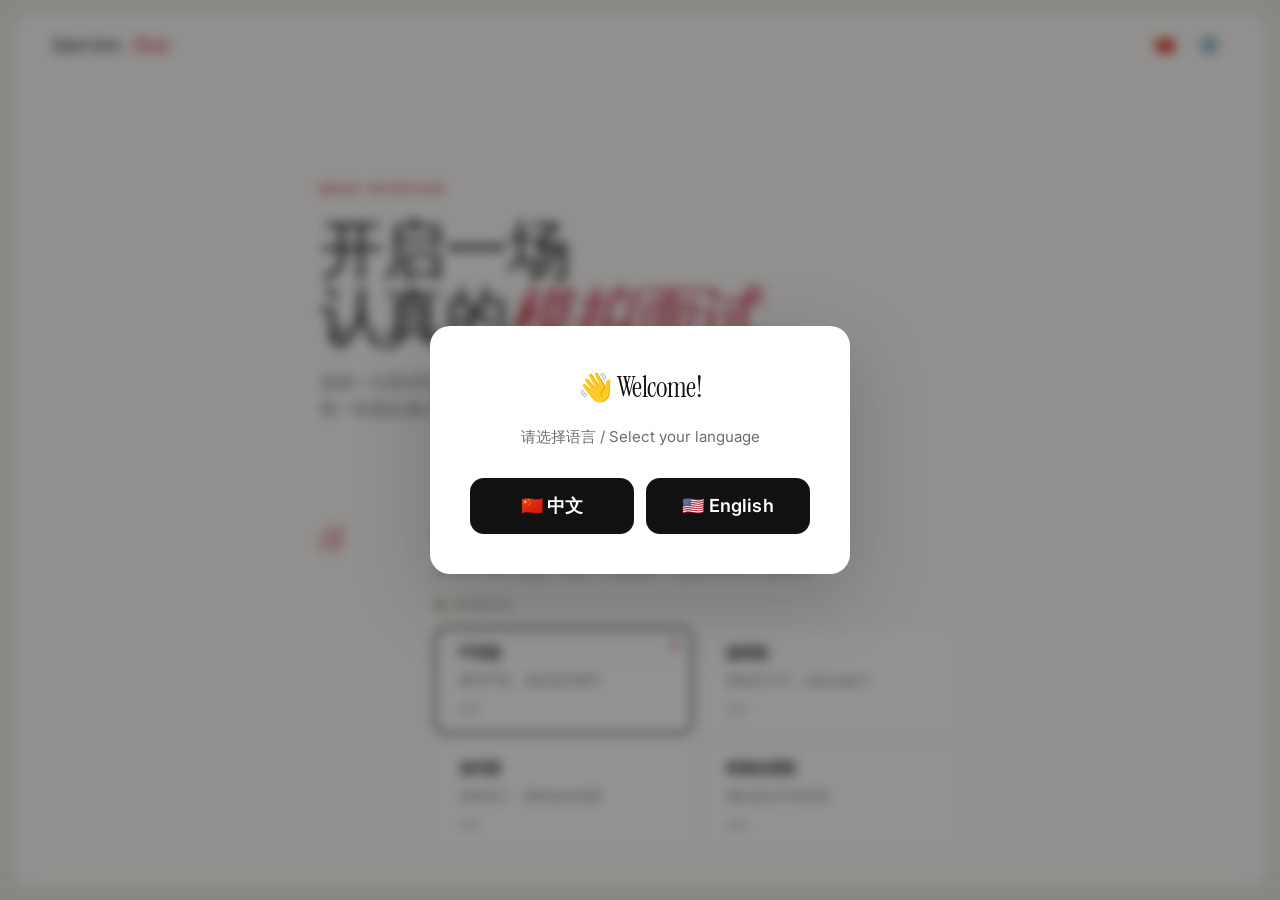
==== frontend/index.html @ 1025c9ac "fix: remove extra closing brace in startRecording that broke all JS" ====
<!DOCTYPE html>
<html lang="zh-CN">
<head>
<meta charset="UTF-8">
<meta name="viewport" content="width=device-width, initial-scale=1.0">
<title>Interview Mate</title>
<link rel="preconnect" href="https://fonts.googleapis.com">
<link rel="preconnect" href="https://fonts.gstatic.com" crossorigin>
<link href="https://fonts.googleapis.com/css2?family=Instrument+Serif:ital@0;1&family=Inter:wght@400;500;600;700&display=swap" rel="stylesheet">
<style>
/* ============ Token 变量 ============ */
:root{
  --red:        #C8102E;
  --red-hover:  #A50D26;
  --red-soft:   #FCEDEF;
  --red-ring:   rgba(200,16,46,.14);

  --paper:      #FBFAF7;   /* 暖白纸张底色 */
  --bg:         #FFFFFF;
  --line:       #ECEAE4;
  --line-2:     #DDDAD2;

  --ink:        #111111;
  --ink-2:      #3A3A3A;
  --ink-3:      #6E6E6E;
  --ink-4:      #A8A6A0;

  --serif: 'Instrument Serif', 'Source Serif Pro', Georgia, serif;
  --sans:  'Inter', -apple-system, BlinkMacSystemFont, "PingFang SC", "Microsoft YaHei", sans-serif;
}

*{margin:0;padding:0;box-sizing:border-box}
html,body{height:100%}
body{
  font-family:var(--sans);
  font-size:15px;line-height:1.6;
  color:var(--ink);
  background:#ECEAE4;  /* 外圈底色，与边框同色，形成无边感 */
  -webkit-font-smoothing:antialiased;
  display:flex;flex-direction:column;
  min-height:100vh;
  padding:12px;
}

/* 整个界面加边框——双层细线，精致感 */
#app{
  flex:1;
  background:var(--paper);
  border:1px solid var(--line-2);
  border-radius:20px;
  box-shadow:0 1px 4px rgba(0,0,0,.04);
  display:flex;flex-direction:column;
  overflow:hidden;
}
button{font-family:inherit;color:inherit}
::selection{background:var(--red);color:#fff}

/* 隐藏 JS 注入的 emoji avatar（保留纯文字风格） */
.persona-card .emoji,
.message .avatar{display:none !important}

/* ============ Header（固定顶部） ============ */
header{
  position:sticky;top:0;z-index:50;
  background:rgba(251,250,247,.85);
  backdrop-filter:saturate(180%) blur(14px);
  -webkit-backdrop-filter:saturate(180%) blur(14px);
  border-bottom:1px solid var(--line);
  height:64px;flex-shrink:0;
  display:flex;align-items:center;justify-content:space-between;
  padding:0 40px;
}
header h1{
  font-family:var(--serif);
  font-size:22px;font-weight:400;letter-spacing:-.01em;
  color:var(--ink);
  display:flex;align-items:center;gap:10px;
  cursor:pointer;user-select:none;
}
header h1 i{
  font-style:italic;color:var(--red);
}
header .nav{display:flex;align-items:center;gap:8px}

/* 设置按钮（齿轮图标） */
#settingsBtn{
  width:36px;height:36px;
  border:none;background:transparent;
  border-radius:50%;
  display:flex;align-items:center;justify-content:center;
  font-size:18px;color:var(--ink-3);
  cursor:pointer;transition:background .12s,color .12s;
}
#settingsBtn:hover{background:var(--line);color:var(--ink)}

/* ============ 按钮 ============ */
.btn{
  font-family:var(--sans);
  font-size:13px;font-weight:500;
  padding:9px 16px;border-radius:999px;
  border:1px solid transparent;background:transparent;
  cursor:pointer;
  transition:background .15s,color .15s,border-color .15s,transform .08s;
  letter-spacing:.01em;
}
.btn:active{transform:translateY(1px)}
.btn-primary{background:var(--ink);color:#fff}
.btn-primary:hover{background:var(--red)}
.btn-primary:disabled{background:var(--ink-4);cursor:not-allowed}
.btn-sm{padding:6px 12px;font-size:12px}
.btn-outline{
  border-color:var(--line-2);color:var(--ink-2);background:transparent;
}
.btn-outline:hover{border-color:var(--ink);color:var(--ink);background:#fff}

/* ============ 应用容器 ============ */
.app-container{
  flex:1;display:flex;flex-direction:column;
  min-height:0;
}

/* 在面试界面（非欢迎页）没有 sidebar，只有顶部 header */
.sidebar{display:contents}
.chat-area{display:contents}

/* 欢迎页 / 设置页 — 单列居中 */
main, .messages, #welcomeScreen{
  width:100%;
}

/* ============ 欢迎/设置页面 ============ */
#welcomeScreen{
  max-width:720px;
  margin:0 auto;
  padding:80px 40px 160px;
  display:flex;flex-direction:column;
  gap:64px;
}
.welcome-hero{
  display:flex;flex-direction:column;gap:18px;
}
.welcome-hero .eyebrow{
  font-size:11px;font-weight:600;
  text-transform:uppercase;letter-spacing:.18em;
  color:var(--red);
}
.welcome-hero h2{
  font-family:var(--serif);
  font-size:64px;font-weight:400;
  line-height:1.05;letter-spacing:-.025em;
  color:var(--ink);
}
.welcome-hero h2 i{font-style:italic;color:var(--red)}
.welcome-hero p{
  font-size:17px;line-height:1.6;color:var(--ink-3);
  max-width:520px;
}

/* 设置步骤 — 编号式编辑区块 */
.setup-section{
  display:grid;
  grid-template-columns:90px 1fr;
  gap:24px;
  padding-top:36px;
  border-top:1px solid var(--line);
}
.setup-section .num{
  font-family:var(--serif);
  font-size:32px;font-style:italic;color:var(--red);
  line-height:1;
}
.setup-section .body{display:flex;flex-direction:column;gap:14px}
.setup-section h3{
  font-family:var(--sans);
  font-size:13px;font-weight:600;
  text-transform:uppercase;letter-spacing:.08em;
  color:var(--ink);
}
.setup-section p.helper{
  font-size:13.5px;color:var(--ink-3);line-height:1.55;
}

/* ============ 面试官卡片列表 ============ */
.persona-list{
  display:grid;
  grid-template-columns:repeat(auto-fill,minmax(220px,1fr));
  gap:8px;
  margin-top:4px;
}
.section-divider{
  grid-column:1/-1;
  font-size:10.5px;font-weight:600;
  text-transform:uppercase;letter-spacing:.12em;
  color:var(--ink-4);
  padding:14px 0 4px;
}
.section-divider:first-child{padding-top:0}

.persona-card{
  position:relative;
  display:flex;align-items:flex-start;gap:0;
  padding:14px 16px;
  background:var(--bg);
  border:1px solid var(--line);
  border-radius:12px;
  cursor:pointer;
  transition:border-color .15s,background .15s,transform .08s;
}
.persona-card:hover{border-color:var(--ink-4)}
.persona-card.active{
  border-color:var(--ink);
  background:var(--bg);
  box-shadow:0 0 0 1px var(--ink) inset;
}
.persona-card.active::after{
  content:"";
  position:absolute;top:14px;right:14px;
  width:6px;height:6px;border-radius:50%;
  background:var(--red);
}
.persona-card .info{flex:1;min-width:0}
.persona-card .name{
  font-size:14px;font-weight:600;color:var(--ink);
  letter-spacing:-.005em;
  white-space:nowrap;overflow:hidden;text-overflow:ellipsis;
}
.persona-card .desc{
  font-size:12.5px;color:var(--ink-3);
  margin-top:4px;line-height:1.45;
  display:-webkit-box;-webkit-line-clamp:2;-webkit-box-orient:vertical;overflow:hidden;
}
.persona-card .tag{
  display:inline-block;
  font-size:10.5px;font-weight:500;
  margin-top:8px;padding:0;
  background:transparent;color:var(--ink-4);
  letter-spacing:.04em;
}
/* 卡片内小按钮（查看详情/删除） */
.persona-card > div:last-child{
  margin-left:8px;display:flex;flex-direction:column;gap:4px;flex-shrink:0;
}
.persona-card > div:last-child .btn{
  background:transparent;border:none;
  padding:3px 6px;font-size:11px;color:var(--ink-4);
  border-radius:6px;
}
.persona-card > div:last-child .btn:hover{background:var(--paper);color:var(--ink)}

/* ============ 表单输入 ============ */
.extract-form{display:flex;flex-direction:column;gap:8px;margin-top:4px}
.extract-form input,
.field-input select,
.field-input input[type="text"]{
  width:100%;
  font-family:var(--sans);font-size:14px;
  padding:11px 14px;
  background:var(--bg);
  border:1px solid var(--line);
  border-radius:10px;
  outline:none;color:var(--ink);
  transition:border-color .12s,box-shadow .12s;
}
.extract-form input::placeholder,
.field-input input::placeholder{color:var(--ink-4)}
.extract-form input:focus,
.field-input select:focus,
.field-input input[type="text"]:focus{
  border-color:var(--ink);
  box-shadow:0 0 0 3px rgba(17,17,17,.06);
}
.field-input label{display:none}
.extract-form .btn{align-self:flex-start;margin-top:4px}

/* ============ 开始按钮行 ============ */
.cta-row{
  margin-top:16px;
  padding-top:36px;border-top:1px solid var(--line);
  display:flex;align-items:center;gap:16px;
}
#startBtn{
  font-size:15px;font-weight:600;
  padding:14px 28px;border-radius:999px;
  background:var(--red);color:#fff;
  letter-spacing:.01em;
}
#startBtn:hover{background:var(--red-hover)}
#startBtn:disabled{background:var(--ink-4);cursor:not-allowed}

/* ============ 聊天状态栏 ============ */
.chat-status{
  max-width:720px;width:100%;
  margin:0 auto;padding:16px 40px 0;
  display:flex;align-items:center;gap:8px;
  font-size:12px;color:var(--ink-3);
  letter-spacing:.04em;text-transform:uppercase;
  font-weight:500;
}
.chat-status .dot{
  width:6px;height:6px;border-radius:50%;
  background:var(--ink);display:inline-block;
}
.chat-status .dot.pending{
  background:var(--red);animation:pulse 1.4s infinite;
}
@keyframes pulse{0%,100%{opacity:1}50%{opacity:.3}}

/* ============ 消息列表 ============ */
.messages{
  flex:1;
  display:flex;flex-direction:column;
  padding:24px 0 240px;
  min-height:0;
  overflow-y:auto;
}
.message{
  width:100%;max-width:720px;
  margin:0 auto;
  padding:18px 40px;
  display:flex;flex-direction:column;gap:6px;
  animation:msgIn .25s ease;
}
@keyframes msgIn{from{opacity:0;transform:translateY(6px)}to{opacity:1;transform:none}}
.message .bubble{
  font-size:16px;line-height:1.75;
  color:var(--ink);
}
.message .bubble .label{
  font-family:var(--sans);
  font-size:11px;font-weight:600;
  text-transform:uppercase;letter-spacing:.12em;
  color:var(--ink-4);
  margin-bottom:8px;
}
.message.interviewer .bubble{
  font-family:var(--serif);
  font-size:22px;line-height:1.45;font-weight:400;
  letter-spacing:-.005em;
  color:var(--ink);
}
.message.interviewer .bubble .label{
  color:var(--red);
}
.message.candidate{
  background:transparent;
}
.message.candidate .bubble{
  padding-left:16px;
  border-left:2px solid var(--ink);
  font-size:15.5px;
  color:var(--ink-2);
  line-height:1.7;
}
.message.candidate .bubble .label{color:var(--ink-3)}

/* ============ 底部输入区（固定） ============ */
.input-area{
  position:fixed;
  left:0;right:0;bottom:0;
  background:linear-gradient(to top,var(--paper) 70%,rgba(251,250,247,0));
  padding:24px 40px 28px;
  z-index:40;
}
.input-wrapper{
  max-width:720px;margin:0 auto;
  display:flex;align-items:flex-end;gap:8px;
  padding:10px 10px 10px 18px;
  background:#fff;
  border:1px solid var(--line-2);
  border-radius:18px;
  box-shadow:0 12px 36px rgba(17,17,17,.06);
  transition:border-color .12s,box-shadow .12s;
}
.input-wrapper:focus-within{
  border-color:var(--ink);
  box-shadow:0 16px 44px rgba(17,17,17,.1);
}
.input-area textarea{
  flex:1;
  border:none;outline:none;background:transparent;
  font-family:var(--sans);
  font-size:15px;line-height:1.55;
  resize:none;
  padding:8px 0;color:var(--ink);
  max-height:160px;
}
.input-area textarea::placeholder{color:var(--ink-4)}

.mic-btn{
  width:48px;height:48px;flex-shrink:0;
  background:var(--paper);border:1.5px solid var(--line-2);
  border-radius:50%;
  display:flex;align-items:center;justify-content:center;
  font-size:22px;color:var(--ink-3);
  cursor:pointer;
  transition:background .15s,color .15s,border-color .15s,box-shadow .15s;
  position:relative;
}
.mic-btn:hover{background:#fff;border-color:var(--ink-4);color:var(--ink-2);box-shadow:0 2px 8px rgba(0,0,0,.06)}
.mic-btn:active{transform:translateY(1px)}
.mic-btn.recording{
  background:var(--red);border-color:var(--red);color:#fff;
  box-shadow:0 0 0 0 rgba(200,16,46,.4);
  animation:micPulse 1.6s ease-in-out infinite;
}
.mic-btn.recording:hover{background:var(--red-hover);border-color:var(--red-hover);color:#fff}
.mic-btn:disabled{
  opacity:0.5;cursor:not-allowed;
}
.mic-btn:disabled:hover{background:var(--paper);border-color:var(--line-2);color:var(--ink-4);box-shadow:none;transform:none}
.mic-btn.processing{background:#FEF3C7;border-color:#FDE68A;color:#92400E;pointer-events:none;animation:none;box-shadow:none}
@keyframes micPulse{
  0%,100%{box-shadow:0 0 0 0 rgba(200,16,46,.35)}
  50%{box-shadow:0 0 0 14px rgba(200,16,46,0)}
}

.send-btn{
  flex-shrink:0;
  background:var(--ink);color:#fff;
  border:none;border-radius:999px;
  padding:0 18px;height:36px;
  font-size:13px;font-weight:600;
  letter-spacing:.02em;
  cursor:pointer;
  transition:background .12s;
}
.send-btn:hover{background:var(--red)}
.send-btn:disabled{background:var(--ink-4);cursor:not-allowed}

/* STT mode toggle removed - always uses backend Baidu API */

/* ============ 弹窗（Modal）通用结构 ============ */
.modal-overlay{
  position:fixed;inset:0;
  background:rgba(17,17,17,.45);
  backdrop-filter:blur(6px);
  -webkit-backdrop-filter:blur(6px);
  display:none;align-items:center;justify-content:center;
  z-index:100;animation:fadeIn .18s ease;
  padding:20px;
}
@keyframes fadeIn{from{opacity:0}to{opacity:1}}
.modal-overlay.show{display:flex}
.modal{
  background:var(--bg);
  border-radius:20px;
  width:100%;max-width:620px;max-height:85vh;
  overflow-y:auto;padding:40px;
  box-shadow:0 24px 80px rgba(0,0,0,.18);
  animation:modalIn .22s cubic-bezier(.2,.9,.3,1.1);
}
@keyframes modalIn{from{opacity:0;transform:translateY(10px) scale(.98)}to{opacity:1;transform:none}}
.modal h2{
  font-family:var(--serif);
  font-size:30px;font-weight:400;
  letter-spacing:-.015em;
  margin-bottom:20px;color:var(--ink);
}
.modal p{
  font-size:14.5px;line-height:1.8;
  color:var(--ink-2);
}
.modal .close-btn{margin-top:28px;width:100%;background:var(--ink)}
.modal .close-btn:hover{background:var(--red)}

/* ── 弹窗内表单 ── */
.modal .form-group{margin-bottom:20px}
.modal .form-group label{
  display:block;font-size:12px;font-weight:600;
  color:var(--ink-3);margin-bottom:6px;
  text-transform:uppercase;letter-spacing:.06em;
}
.modal .form-group .file-info{
  display:flex;align-items:center;gap:8px;
  padding:10px 14px;background:var(--paper);
  border:1px solid var(--line);border-radius:10px;
  font-size:13px;color:var(--ink-2);
}
.modal .form-group .file-info .remove-file{
  margin-left:auto;color:var(--red);
  cursor:pointer;font-size:12px;font-weight:500;
  border:none;background:transparent;
}
.modal .form-group .file-info .remove-file:hover{text-decoration:underline}
.modal .form-group input[type="file"]{
  width:100%;
  padding:24px 14px;
  border:2px dashed var(--line-2);
  border-radius:12px;
  text-align:center;
  font-size:13px;color:var(--ink-4);
  cursor:pointer;background:var(--paper);
  transition:border-color .12s,background .12s;
}
.modal .form-group input[type="file"]:hover{
  border-color:var(--ink);
  background:#fff;
}
.modal .form-group .skip-hint{
  font-size:12px;color:var(--ink-4);margin-top:8px;
}
.modal .form-actions{
  display:flex;gap:10px;margin-top:24px;
}
.modal .form-actions .btn{flex:1}

/* 背景文件徽章（设置弹窗中用） */
.bg-badge{
  display:inline-flex;align-items:center;gap:6px;
  padding:4px 12px;border-radius:999px;
  background:var(--red-soft);color:var(--red);
  font-size:12px;font-weight:500;
}
.bg-badge .remove{
  cursor:pointer;font-size:14px;line-height:1;
}
.bg-badge .remove:hover{color:var(--red-hover)}

/* ============ 反馈弹窗特殊样式 ============ */
.modal .feedback-content{
  font-size:14.5px;line-height:1.8;
  color:var(--ink-2);white-space:pre-wrap;
}
.modal .feedback-content .score-item{
  display:flex;justify-content:space-between;
  padding:10px 0;border-bottom:1px solid var(--line);
}
.modal .feedback-content .score-item:last-child{border-bottom:none}

.delete-btn{background:transparent;color:var(--red);border:1px solid var(--red-soft)}
.delete-btn:hover{background:var(--red-soft)}

/* ============ 杂项 ============ */
.extracted-badge{
  display:inline-flex;align-items:center;gap:4px;
  font-size:10.5px;font-weight:500;
  padding:2px 8px;border-radius:999px;
  background:var(--red-soft);color:var(--red);
}
.spinner{
  display:inline-block;width:14px;height:14px;
  border:2px solid var(--line);
  border-top-color:var(--red);
  border-radius:50%;
  animation:spin .6s linear infinite;
}
@keyframes spin{to{transform:rotate(360deg)}}

/* ============ Toast 通知 ============ */
.toast-container{
  position:fixed;top:20px;right:20px;z-index:200;
  display:flex;flex-direction:column;gap:8px;
}
.toast{
  background:var(--bg);
  border:1px solid var(--line);
  border-radius:12px;
  padding:12px 18px;
  box-shadow:0 8px 28px rgba(0,0,0,.1);
  font-size:13px;color:var(--ink);
  max-width:340px;
  animation:slideIn .25s ease;
}
.toast.success{border-left:3px solid var(--ink)}
.toast.error{border-left:3px solid var(--red)}
@keyframes slideIn{from{transform:translateX(110%);opacity:0}to{transform:translateX(0);opacity:1}}

/* ============ 滚动条 ============ */
::-webkit-scrollbar{width:10px;height:10px}
::-webkit-scrollbar-track{background:transparent}
::-webkit-scrollbar-thumb{background:transparent;border-radius:5px;border:3px solid var(--paper)}
*:hover::-webkit-scrollbar-thumb{background:var(--line-2)}

/* ============ 响应式 ============ */
@media (max-width: 640px){
  header{padding:0 20px;height:56px}
  header h1{font-size:18px}
  #welcomeScreen{padding:48px 24px 140px;gap:48px}
  .welcome-hero h2{font-size:42px}
  .setup-section{grid-template-columns:1fr;gap:14px;padding-top:28px}
  .setup-section .num{font-size:24px}
  .message{padding:16px 24px}
  .message.interviewer .bubble{font-size:18px}
  .input-area{padding:16px 20px 20px}
  .modal{padding:28px}
  .modal h2{font-size:24px}
}
</style>
</head>
<body>

<div id="app">

<header>
  <!-- 点击 logo 回到欢迎页（仅当在面试中时有用） -->
  <h1 onclick="if(state.isInterviewing)returnToSetup()">Interview <i>Mate</i></h1>
  <div class="nav">
    <button id="langToggle" onclick="toggleLanguage()" title="切换语言" style="width:36px;height:36px;border:none;background:transparent;border-radius:50%;display:flex;align-items:center;justify-content:center;font-size:16px;color:var(--ink-3);cursor:pointer;transition:background .12s,color .12s;flex-shrink:0">🇨🇳</button>
    <button id="settingsBtn" onclick="openSettings()" title="设置">⚙️</button>
    <button class="btn btn-outline btn-sm" onclick="endInterview()" id="endBtn" style="display:none" data-i18n="btn.end_interview">结束面试</button>
  </div>
</header>

<div class="app-container">

  <div class="sidebar">
    <div class="chat-area">

      <div class="messages" id="messages">

        <!-- ============= 欢迎 / 设置页面 ============= -->
        <div id="welcomeScreen">

          <div class="welcome-hero">
            <span class="eyebrow" data-i18n="welcome.eyebrow">Mock Interview</span>
            <h2 data-i18n="welcome.title" data-i18n-html="true">开启一场<br/>认真的<i>模拟面试</i>。</h2>
            <p data-i18n="welcome.desc">选择一位面试官，确定方向，然后开始一场拟真度极高的对话练习。每一轮都会被记录，并在结束时生成评估报告。</p>
          </div>

          <!-- 步骤 01 — 选择面试官 -->
          <div class="setup-section">
            <div class="num">01</div>
            <div class="body">
              <h3 data-i18n="step.persona.title">选择面试官</h3>
              <p class="helper" data-i18n="step.persona.helper">从内置人格中挑选，或在下方蒸馏出一位真实导师作为面试官。</p>
              <div class="persona-list" id="personaList"></div>
            </div>
          </div>

          <!-- 步骤 02 — 导师蒸馏 -->
          <div class="setup-section">
            <div class="num">02</div>
            <div class="body">
              <h3 data-i18n="step.extract.title">蒸馏一位导师 <span style="color:var(--ink-4);font-weight:400;text-transform:none;letter-spacing:0;font-size:12px;margin-left:6px">可选</span></h3>
              <p class="helper" data-i18n="step.extract.helper">输入导师姓名与所属机构，利用 AI 分析其论文和公开信息，自动生成专属面试官。</p>
              <div class="extract-form">
                <input type="text" id="extractName" placeholder="" />
                <input type="text" id="extractAffil" placeholder="" />
                <button class="btn btn-outline btn-sm" onclick="extractPersona()" id="extractBtn" data-i18n="step.extract.btn">🎯 提取 Persona</button>
              </div>
            </div>
          </div>

          <!-- 步骤 03 — 个人简历（可选） -->
          <div class="setup-section">
            <div class="num">03</div>
            <div class="body">
              <h3 data-i18n="step.resume.title">上传个人简历 <span style="color:var(--ink-4);font-weight:400;text-transform:none;letter-spacing:0;font-size:12px;margin-left:6px">可选</span></h3>
              <p class="helper" data-i18n="step.resume.helper">上传你的简历，面试官将会阅读并根据你的背景和经历进行针对性提问。</p>
              <div style="display:flex;gap:8px;align-items:center;flex-wrap:wrap">
                <label class="btn btn-outline" style="cursor:pointer;display:inline-flex" data-i18n="step.resume.select_btn">
                  📄 选择文件
                  <input type="file" id="resumeFileInput" accept=".pdf,.txt,.md,.docx" style="display:none" onchange="handleResumeFile(event)" />
                </label>
                <span id="resumeStatus" style="font-size:12.5px;color:var(--ink-3)" data-i18n="step.resume.not_uploaded">尚未上传</span>
              </div>
              <div id="resumeInfo" style="display:none;margin-top:4px">
                <span style="font-size:12px;color:var(--ink-3)">已上传：</span>
                <span id="resumeName" style="font-size:12px;font-weight:500;color:var(--ink)"></span>
                <button class="btn btn-sm btn-outline" style="margin-left:8px;padding:2px 10px" onclick="deleteResume()" data-i18n="step.resume.delete_btn">删除</button>
              </div>
            </div>
          </div>

          <!-- 步骤 04 — 面试方向 -->
          <div class="setup-section">
            <div class="num">04</div>
            <div class="body">
              <h3 data-i18n="step.field.title">面试方向</h3>
              <p class="helper" data-i18n="step.field.helper">这将决定面试官提问的领域与深度。</p>
              <div class="field-input">
                <label data-i18n="step.field.label">目标专业方向</label>
                <select id="fieldSelect">
                  <option value="__professor_field__" style="display:none" data-i18n="step.field.professor">该教授自身专业</option>
                  <option value="计算机科学 / 人工智能" data-i18n="field.ai">计算机科学 / 人工智能</option>
                  <option value="数据科学 / 机器学习" data-i18n="field.ds">数据科学 / 机器学习</option>
                  <option value="自然语言处理" data-i18n="field.nlp">自然语言处理</option>
                  <option value="计算机视觉" data-i18n="field.cv">计算机视觉</option>
                  <option value="网络安全" data-i18n="field.security">网络安全</option>
                  <option value="软件工程" data-i18n="field.se">软件工程</option>
                  <option value="自动化" data-i18n="field.auto">自动化</option>
                  <option value="机器人学" data-i18n="field.robotics">机器人学</option>
                  <option value="生物信息学" data-i18n="field.bioinfo">生物信息学</option>
                  <option value="认知科学" data-i18n="field.cogsci">认知科学</option>
                  <option value="计算神经科学" data-i18n="field.neuro">计算神经科学</option>
                  <option value="经济学" data-i18n="field.econ">经济学</option>
                  <option value="管理学" data-i18n="field.mgmt">管理学</option>
                  <option value="管理科学与工程" data-i18n="field.mse">管理科学与工程</option>
                  <option value="统计学" data-i18n="field.stat">统计学</option>
                  <option value="物理" data-i18n="field.physics">物理</option>
                  <option value="数学" data-i18n="field.math">数学</option>
                  <option value="化学" data-i18n="field.chem">化学</option>
                  <option value="生物学" data-i18n="field.bio">生物学</option>
                  <option value="医学" data-i18n="field.med">医学</option>
                  <option value="法学" data-i18n="field.law">法学</option>
                  <option value="教育学" data-i18n="field.edu">教育学</option>
                  <option value="心理学" data-i18n="field.psych">心理学</option>
                  <option value="其他（请自定义）" data-i18n="step.field.other">其他</option>
                </select>
                <input type="text" id="customField" placeholder="" style="display:none;margin-top:8px" />
              </div>
            </div>
          </div>

          <div class="cta-row">
            <button class="btn" onclick="startInterview()" id="startBtn" data-i18n="btn.start">开始面试 →</button>
            <span style="font-size:12.5px;color:var(--ink-4)" data-i18n="btn.shortcut">回车键发送回答 · 支持语音输入</span>
          </div>

        </div>
        <!-- /welcomeScreen -->

      </div>
      <!-- /messages -->

      <!-- 聊天状态栏 -->
      <div class="chat-status" id="chatStatus" style="display:none">
        <span class="dot" id="statusDot"></span>
        <span id="statusText">就绪</span>
      </div>

      <!-- 底部输入区 -->
      <div class="input-area" id="inputArea" style="display:none">
        <div class="input-wrapper">
          <textarea id="messageInput" rows="1" placeholder="" disabled></textarea>
          <div style="display:flex;align-items:center;flex-shrink:0">
            <button class="mic-btn" id="micBtn" onclick="toggleMic()" title="语音输入" disabled>🎤</button>
          </div>
          <button class="send-btn" id="sendBtn" disabled onclick="sendMessage()" data-i18n="btn.send">发送</button>
        </div>
      </div>

    </div>
  </div>

  </div>
</div>

<!-- ══════════════════════════════════════════ -->
<!-- 弹窗 #0：语言选择（Language Selector）      -->
<!-- ══════════════════════════════════════════ -->
<div class="modal-overlay" id="langModal">
  <div class="modal" style="max-width:420px;text-align:center">
    <h2 style="font-size:28px;margin-bottom:12px">👋 Welcome!</h2>
    <p style="font-size:15px;color:var(--ink-3);margin-bottom:28px" id="langPrompt">请选择语言 / Select your language</p>
    <div style="display:flex;gap:12px;">
      <button class="btn" style="flex:1;padding:16px 24px;font-size:18px;font-weight:600;background:var(--ink);color:#fff;border:none;border-radius:14px;cursor:pointer" onclick="setLanguage('zh')">
        🇨🇳 中文
      </button>
      <button class="btn" style="flex:1;padding:16px 24px;font-size:18px;font-weight:600;background:var(--ink);color:#fff;border:none;border-radius:14px;cursor:pointer" onclick="setLanguage('en')">
        🇺🇸 English
      </button>
    </div>
  </div>
</div>

<!-- ══════════════════════════════════════════ -->
<!-- 弹窗 #1：首次引导（Onboarding）            -->
<!-- ══════════════════════════════════════════ -->
<div class="modal-overlay" id="onboardingModal">
  <div class="modal">
    <h2 data-i18n="onboard.title">欢迎使用 Interview Mate</h2>
    <p style="margin-bottom:24px" data-i18n="onboard.desc" data-i18n-html="true">
      是否有相关的项目背景文件？例如「金融硕士项目」「管科博士项目」等。
      <br/>上传后，面试官将根据你的项目背景进行针对性提问。
    </p>
    <div class="form-group">
      <label data-i18n="onboard.upload_label">上传项目背景文件（PDF / TXT）</label>
      <input type="file" id="onboardingFileInput" accept=".pdf,.txt,.md" onchange="handleOnboardingFile(event)" />
      <div id="onboardingFileInfo" style="display:none;margin-top:10px">
        <div class="file-info">
          <span id="onboardingFileName"></span>
          <button class="remove-file" onclick="clearOnboardingFile()" data-i18n="step.resume.delete_btn">移除</button>
        </div>
      </div>
      <div class="skip-hint" data-i18n="onboard.skip_hint">💡 也可以跳过，稍后在 ⚙️ 设置中上传</div>
    </div>
    <div class="form-actions">
      <button class="btn btn-outline" onclick="skipOnboarding()" data-i18n="onboard.skip">暂时跳过</button>
      <button class="btn btn-primary" onclick="confirmOnboarding()" id="onboardingConfirmBtn" data-i18n="onboard.confirm">确认并开始使用</button>
    </div>
  </div>
</div>

<!-- ══════════════════════════════════════════ -->
<!-- 弹窗 #2：设置（Settings）                  -->
<!-- ══════════════════════════════════════════ -->
<div class="modal-overlay" id="settingsModal">
  <div class="modal">
    <h2 data-i18n="settings.title">⚙️ 设置</h2>

    <!-- 项目背景文件 -->
    <div class="form-group">
      <label data-i18n="settings.bg_file">项目背景文件</label>
      <div id="settingsBgInfo">
        <div style="font-size:13px;color:var(--ink-4);padding:10px 0" data-i18n="settings.bg_none">未上传背景文件</div>
      </div>
      <div style="margin-top:8px;display:flex;gap:8px;align-items:center">
        <input type="file" id="settingsFileInput" accept=".pdf,.txt,.md" style="display:none" onchange="handleSettingsFile(event)" />
        <button class="btn btn-outline btn-sm" onclick="document.getElementById('settingsFileInput').click()" data-i18n="settings.bg_upload">上传文件</button>
        <button class="btn btn-outline btn-sm delete-btn" onclick="deleteBackgroundFile()" id="settingsDeleteBg" style="display:none" data-i18n="settings.bg_delete">删除文件</button>
      </div>
    </div>

    <!-- 个人简历 -->
    <div class="form-group">
      <label data-i18n="settings.resume">个人简历</label>
      <div id="settingsResumeInfo">
        <div style="font-size:13px;color:var(--ink-4);padding:10px 0" data-i18n="settings.resume_none">未上传简历</div>
      </div>
      <div style="margin-top:8px;display:flex;gap:8px;align-items:center">
        <input type="file" id="settingsResumeInput" accept=".pdf,.txt,.md,.docx" style="display:none" onchange="handleSettingsResume(event)" />
        <button class="btn btn-outline btn-sm" onclick="document.getElementById('settingsResumeInput').click()" data-i18n="settings.resume_upload">上传简历</button>
        <button class="btn btn-outline btn-sm delete-btn" onclick="deleteSettingsResume()" id="settingsDeleteResume" style="display:none" data-i18n="settings.resume_delete">删除简历</button>
      </div>
    </div>

    <!-- 当前面试官 -->
    <div class="form-group">
      <label data-i18n="settings.persona">当前面试官</label>
      <div id="settingsPersonaInfo" style="font-size:13px;color:var(--ink-3);padding:6px 0">
        <span data-i18n="settings.persona_none">未选择面试官</span>
      </div>
    </div>

    <div class="form-actions">
      <button class="btn btn" onclick="closeSettings()" data-i18n="settings.close">关闭</button>
    </div>
  </div>
</div>

<!-- ══════════════════════════════════════════ -->
<!-- 弹窗 #3：面试反馈报告                      -->
<!-- ══════════════════════════════════════════ -->
<div class="modal-overlay" id="feedbackModal">
  <div class="modal">
    <h2 data-i18n="feedback.title">面试评估报告</h2>
    <div class="feedback-content" id="feedbackContent" data-i18n="feedback.loading">加载中...</div>
    <div style="display:flex;gap:10px;margin-top:28px">
      <button class="btn btn-outline" style="flex:1;justify-content:center" onclick="downloadSummary()" id="downloadSummaryBtn" data-i18n="feedback.download">📥 下载面试总结</button>
      <button class="btn" style="flex:1;background:var(--ink);color:#fff;margin-top:0;width:auto" onclick="closeFeedback()" data-i18n="feedback.close">关闭并回到首页</button>
    </div>
  </div>
</div>

<!-- ══════════════════════════════════════════ -->
<!-- 弹窗 #4：导师详情                          -->
<!-- ══════════════════════════════════════════ -->
<div class="modal-overlay" id="personaDetailModal">
  <div class="modal">
    <h2 data-i18n="detail.title">导师画像</h2>
    <div id="personaDetailContent">
      <div style="text-align:center;padding:40px;color:var(--ink-3)" data-i18n="detail.loading">加载中...</div>
    </div>
    <button class="btn close-btn" onclick="closePersonaDetail()" data-i18n="detail.close">关闭</button>
  </div>
</div>

<!-- ══════════════════════════════════════════ -->
<!-- 弹窗 #5：报告生成中                       -->
<!-- ══════════════════════════════════════════ -->
<div class="modal-overlay" id="loadingModal">
  <div class="modal" style="max-width:400px;text-align:center">
    <div style="font-size:48px;margin-bottom:16px">⏳</div>
    <h2 style="margin-bottom:8px" data-i18n="loading.title">报告生成中...</h2>
    <p style="font-size:14px;color:var(--ink-3)" data-i18n="loading.desc">正在分析你的面试表现，请稍候</p>
    <div class="spinner" style="margin:24px auto 0;width:24px;height:24px;border-width:3px"></div>
  </div>
</div>

<script>
// ══════════════════════════════════════════════════
// 状态管理
// ══════════════════════════════════════════════════

// API 地址：本地开发时连 8000 端口，生产环境下后端也托管前端（同域）
const API = (window.location.origin.includes('localhost') || window.location.hostname === '127.0.0.1')
  && !window.location.port.includes('8000')
  ? 'http://localhost:8000'
  : ''; // 同域部署（生产环境）

const state = {
  personaId: null,
  personaName: null,
  sessionId: null,
  field: '',
  isInterviewing: false,
  isLoading: false,
  extractedPersonas: {},
  currentResearchAreas: [],
  // 背景文件状态（内存中缓存）
  backgroundFileName: null,
  backgroundFile: null // 用于暂存未上传的文件（onboarding流程）
};

// ══════════════════════════════════════════════════
// 🌐 国际化（i18n）
// ══════════════════════════════════════════════════

const _lang = {
  zh: {
    'lang.select.prompt': '请选择语言',
    'welcome.eyebrow': 'Mock Interview',
    'welcome.title': '开启一场<br/>认真的<i>模拟面试</i>。',
    'welcome.desc': '选择一位面试官，确定方向，然后开始一场拟真度极高的对话练习。每一轮都会被记录，并在结束时生成评估报告。',
    'step.persona.title': '选择面试官',
    'step.persona.helper': '从内置人格中挑选，或在下方蒸馏出一位真实导师作为面试官。',
    'step.extract.title': '蒸馏一位导师',
    'step.extract.helper': '输入导师姓名与所属机构，利用 AI 分析其论文和公开信息，自动生成专属面试官。',
    'step.extract.name_placeholder': '导师姓名（如 Yoshua Bengio）',
    'step.extract.affil_placeholder': '所属机构（如 University of Montreal）',
    'step.extract.btn': '🎯 提取 Persona',
    'step.resume.title': '上传个人简历',
    'step.resume.helper': '上传你的简历，面试官将会阅读并根据你的背景和经历进行针对性提问。',
    'step.resume.select_btn': '📄 选择文件',
    'step.resume.not_uploaded': '尚未上传',
    'step.resume.delete_btn': '删除',
    'step.field.title': '面试方向',
    'step.field.helper': '这将决定面试官提问的领域与深度。',
    'step.field.label': '目标专业方向',
    'step.field.professor': '🎓 该教授自身专业',
    'step.field.other': '其他（请自定义）',
    'step.field.custom_placeholder': '在此输入自定义方向',
    'field.ai': '计算机科学 / 人工智能',
    'field.ds': '数据科学 / 机器学习',
    'field.nlp': '自然语言处理',
    'field.cv': '计算机视觉',
    'field.security': '网络安全',
    'field.se': '软件工程',
    'field.auto': '自动化',
    'field.robotics': '机器人学',
    'field.bioinfo': '生物信息学',
    'field.cogsci': '认知科学',
    'field.neuro': '计算神经科学',
    'field.econ': '经济学',
    'field.mgmt': '管理学',
    'field.mse': '管理科学与工程',
    'field.stat': '统计学',
    'field.physics': '物理',
    'field.math': '数学',
    'field.chem': '化学',
    'field.bio': '生物学',
    'field.med': '医学',
    'field.law': '法学',
    'field.edu': '教育学',
    'field.psych': '心理学',
    'btn.start': '开始面试 →',
    'btn.shortcut': '回车键发送回答 · 支持语音输入',
    'btn.new_interview': '🔄 新面试',
    'btn.wait_connect': '⏳ 连接中...',
    'btn.end_interview': '结束面试',
    'status.ready': '就绪',
    'status.interviewing': '面试进行中',
    'status.thinking': '面试官思考中...',
    'status.generating': '生成反馈报告中...',
    'status.recording': '🎤 录音中...',
    'status.transcribing': '🎤 转写中...',
    'status.backend_recording': '🎤 录音中... (后端转写)',
    'input.placeholder': '输入你的回答...',
    'stt.browser': '🌐 浏览器识别',
    'stt.backend': '🔧 后端转写',
    'btn.send': '发送',
    'msg.interviewer': '面试官',
    'msg.you': '你',
    'msg.interviewer_with': '面试官 · ',
    'msg.error_prefix': '⚠️ 回复获取失败: ',
    'msg.error_retry': '。请稍后重试。',
    'persona.general': '🎭 通用面试官',
    'persona.extracted': '🎓 已蒸馏的导师',
    'persona.general_tag': '通用',
    'extract.loading': '⏳ 提取中...',
    'extract.success': '🎉 成功提取 "${name}" 的学术画像！',
    'extract.alert': '🎉 已成功提取 "${name}" 的面试官画像！\n已添加到面试官列表，请重新选择。',
    'extract.no_name': '请输入导师姓名',
    'extract.fail': '❌ 提取失败: ',
    'settings.title': '⚙️ 设置',
    'settings.bg_file': '项目背景文件',
    'settings.bg_none': '未上传背景文件',
    'settings.bg_upload': '上传文件',
    'settings.bg_delete': '删除文件',
    'settings.bg_success': '✅ 已上传: ',
    'settings.bg_deleted': '🗑️ 背景文件已删除',
    'settings.bg_confirm_delete': '确定删除背景文件吗？',
    'settings.resume': '个人简历',
    'settings.resume_none': '未上传简历',
    'settings.resume_upload': '上传简历',
    'settings.resume_delete': '删除简历',
    'settings.resume_success': '✅ 简历上传成功',
    'settings.resume_deleted': '🗑️ 简历已删除',
    'settings.resume_confirm_delete': '确定删除简历吗？',
    'settings.persona': '当前面试官',
    'settings.persona_none': '未选择面试官',
    'settings.close': '关闭',
    'settings.query_fail': '查询失败',
    'onboard.title': '欢迎使用 Interview Mate',
    'onboard.desc': '是否有相关的项目背景文件？例如「金融硕士项目」「管科博士项目」等。<br/>上传后，面试官将根据你的项目背景进行针对性提问。',
    'onboard.upload_label': '上传项目背景文件（PDF / TXT）',
    'onboard.skip_hint': '💡 也可以跳过，稍后在 ⚙️ 设置中上传',
    'onboard.skip': '暂时跳过',
    'onboard.confirm': '确认并开始使用',
    'onboard.skipped': '👋 可以在设置中随时上传背景文件',
    'onboard.uploaded': '✅ 已上传: ',
    'feedback.title': '面试评估报告',
    'feedback.loading': '加载中...',
    'feedback.download': '📥 下载面试总结',
    'feedback.close': '关闭并回到首页',
    'feedback.no_data': '❌ 没有可下载的面试总结',
    'loading.title': '报告生成中...',
    'loading.desc': '正在分析你的面试表现，请稍候',
    'detail.title': '导师画像',
    'detail.loading': '⏳ 加载中...',
    'detail.professor': '教授',
    'detail.research_areas': '研究方向',
    'detail.research_style': '研究风格',
    'detail.teaching_style': '指导风格',
    'detail.traits': '性格特征',
    'detail.questions': '典型问题',
    'detail.llm_prompt': '🤖 查看 LLM 风格指令',
    'detail.load_fail': '❌ 加载失败: ',
    'detail.close': '关闭',
    'detail.analyzing': '分析中...',
    'detail.at': '@',
    'confirm.delete_persona': '确定要删除导师 "${name}" 的面试官画像吗？（删除后不可恢复）',
    'confirm.delete_persona_done': '🗑️ 已删除 "${name}"',
    'confirm.exit_interview': '确定退出当前面试吗？对话记录将被保留至结束面试。',
    'confirm.end_interview': '确定结束本次面试并生成反馈报告吗？',
    'toast.upload_fail': '❌ 上传失败: ',
    'toast.delete_fail': '❌ 删除失败: ',
    'toast.stt_switch_backend': '🔧 已切换到「后端转写」模式',
    'toast.stt_switch_browser': '🌐 已切换到「浏览器识别」模式',
    'toast.stt_fail': '❌ 语音转写失败: ',
    'toast.stt_mic_blocked': '🎤 麦克风权限被拒绝，请在浏览器设置中允许',
    'toast.stt_service_unavail': '🌐 浏览器语音服务不可用，已自动切换为「后端转写」模式',
    'toast.stt_error': '🎤 识别出错，已切换为「后端转写」模式: ',
    'toast.mic_unavail': '❌ 无法访问麦克风: ',
    'toast.stt_uninit': '❌ 语音识别未初始化',
    'toast.downloaded': '📥 面试总结已下载',
    'toast.resume_success': '✅ 简历上传成功',
    'toast.resume_delete_fail': '❌ 删除失败',
    'download.header': '=== Interview Mate — 面试评估报告 ===',
    'download.date': '日期: ',
    'download.interviewer': '面试官: ',
    'download.field': '方向: ',
    'download.unknown': '未知',
    'error.select_persona': '请先选择一个面试官人格',
    'error.select_field': '请输入/选择目标专业方向',
    'error.start_fail': '启动面试失败: ',
    'error.generating': '生成反馈失败: ',
    'lang.switched': '🌐 已切换为中文',
  },
  en: {
    'lang.select.prompt': 'Select your language',
    'welcome.eyebrow': 'Mock Interview',
    'welcome.title': 'Start a<br/>serious <i>mock interview</i>.',
    'welcome.desc': 'Pick an interviewer, choose your field, and start a highly realistic conversation. Each round is recorded, and you\'ll receive an evaluation report at the end.',
    'step.persona.title': 'Choose Interviewer',
    'step.persona.helper': 'Pick from built-in personas, or distill a real professor below to create a custom interviewer.',
    'step.extract.title': 'Distill a Professor',
    'step.extract.helper': 'Enter a professor\'s name and institution. We\'ll search their papers and public info to generate a personalized interviewer.',
    'step.extract.name_placeholder': 'Professor name (e.g. Yoshua Bengio)',
    'step.extract.affil_placeholder': 'Institution (e.g. University of Montreal)',
    'step.extract.btn': '🎯 Extract Persona',
    'step.resume.title': 'Upload Resume',
    'step.resume.helper': 'Upload your resume so the interviewer can ask questions tailored to your background and experience.',
    'step.resume.select_btn': '📄 Choose File',
    'step.resume.not_uploaded': 'Not uploaded yet',
    'step.resume.delete_btn': 'Delete',
    'step.field.title': 'Interview Field',
    'step.field.helper': 'This determines the scope and depth of the questions.',
    'step.field.label': 'Target Field',
    'step.field.professor': '🎓 Professor\'s own field',
    'step.field.other': 'Other (custom)',
    'step.field.custom_placeholder': 'Enter a custom field',
    'field.ai': 'Computer Science / AI',
    'field.ds': 'Data Science / Machine Learning',
    'field.nlp': 'Natural Language Processing',
    'field.cv': 'Computer Vision',
    'field.security': 'Cybersecurity',
    'field.se': 'Software Engineering',
    'field.auto': 'Automation',
    'field.robotics': 'Robotics',
    'field.bioinfo': 'Bioinformatics',
    'field.cogsci': 'Cognitive Science',
    'field.neuro': 'Computational Neuroscience',
    'field.econ': 'Economics',
    'field.mgmt': 'Management',
    'field.mse': 'Management Science & Engineering',
    'field.stat': 'Statistics',
    'field.physics': 'Physics',
    'field.math': 'Mathematics',
    'field.chem': 'Chemistry',
    'field.bio': 'Biology',
    'field.med': 'Medicine',
    'field.law': 'Law',
    'field.edu': 'Education',
    'field.psych': 'Psychology',
    'btn.start': 'Start Interview →',
    'btn.shortcut': 'Enter to send · Voice input supported',
    'btn.new_interview': '🔄 New Interview',
    'btn.wait_connect': '⏳ Connecting...',
    'btn.end_interview': 'End Interview',
    'status.ready': 'Ready',
    'status.interviewing': 'Interview in progress',
    'status.thinking': 'Interviewer is thinking...',
    'status.generating': 'Generating report...',
    'status.recording': '🎤 Recording...',
    'status.transcribing': '🎤 Transcribing...',
    'status.backend_recording': '🎤 Recording... (backend STT)',
    'input.placeholder': 'Type your answer...',
    'stt.browser': '🌐 Browser STT',
    'stt.backend': '🔧 Backend STT',
    'btn.send': 'Send',
    'msg.interviewer': 'Interviewer',
    'msg.you': 'You',
    'msg.interviewer_with': 'Interviewer · ',
    'msg.error_prefix': '⚠️ Failed to get response: ',
    'msg.error_retry': '. Please try again.',
    'persona.general': '🎭 General Personas',
    'persona.extracted': '🎓 Extracted Professors',
    'persona.general_tag': 'General',
    'extract.loading': '⏳ Extracting...',
    'extract.success': '🎉 Successfully extracted "${name}"\'s profile!',
    'extract.alert': '🎉 Extracted "${name}"!\nAdded to the list. Please select them as your interviewer.',
    'extract.no_name': 'Please enter a professor name',
    'extract.fail': '❌ Extraction failed: ',
    'settings.title': '⚙️ Settings',
    'settings.bg_file': 'Background Document',
    'settings.bg_none': 'No background document uploaded',
    'settings.bg_upload': 'Upload File',
    'settings.bg_delete': 'Delete File',
    'settings.bg_success': '✅ Uploaded: ',
    'settings.bg_deleted': '🗑️ Background file deleted',
    'settings.bg_confirm_delete': 'Delete background file?',
    'settings.resume': 'Resume',
    'settings.resume_none': 'No resume uploaded',
    'settings.resume_upload': 'Upload Resume',
    'settings.resume_delete': 'Delete Resume',
    'settings.resume_success': '✅ Resume uploaded',
    'settings.resume_deleted': '🗑️ Resume deleted',
    'settings.resume_confirm_delete': 'Delete resume?',
    'settings.persona': 'Current Interviewer',
    'settings.persona_none': 'No interviewer selected',
    'settings.close': 'Close',
    'settings.query_fail': 'Query failed',
    'onboard.title': 'Welcome to Interview Mate',
    'onboard.desc': 'Do you have a background document about your target program?<br/>Upload it so the interviewer can ask more relevant questions.',
    'onboard.upload_label': 'Upload background file (PDF / TXT)',
    'onboard.skip_hint': '💡 You can skip this and upload later in ⚙️ Settings',
    'onboard.skip': 'Skip for now',
    'onboard.confirm': 'Confirm & Start',
    'onboard.skipped': '👋 You can upload a background file in Settings anytime',
    'onboard.uploaded': '✅ Uploaded: ',
    'feedback.title': 'Interview Evaluation Report',
    'feedback.loading': 'Loading...',
    'feedback.download': '📥 Download Summary',
    'feedback.close': 'Close & Return Home',
    'feedback.no_data': '❌ No interview summary available',
    'loading.title': 'Generating Report...',
    'loading.desc': 'Analyzing your performance, please wait',
    'detail.title': 'Professor Profile',
    'detail.loading': '⏳ Loading...',
    'detail.professor': 'Professor',
    'detail.research_areas': 'Research Areas',
    'detail.research_style': 'Research Style',
    'detail.teaching_style': 'Mentoring Style',
    'detail.traits': 'Personality Traits',
    'detail.questions': 'Typical Questions',
    'detail.llm_prompt': '🤖 View LLM Style Prompt',
    'detail.load_fail': '❌ Load failed: ',
    'detail.close': 'Close',
    'detail.analyzing': 'Analyzing...',
    'detail.at': '@',
    'confirm.delete_persona': 'Delete professor "${name}"\'s interviewer profile? (Cannot be undone)',
    'confirm.delete_persona_done': '🗑️ Deleted "${name}"',
    'confirm.exit_interview': 'Exit current interview? Conversation history will be kept until you end the interview.',
    'confirm.end_interview': 'End this interview and generate a feedback report?',
    'toast.upload_fail': '❌ Upload failed: ',
    'toast.delete_fail': '❌ Delete failed: ',
    'toast.stt_switch_backend': '🔧 Switched to Backend STT mode',
    'toast.stt_switch_browser': '🌐 Switched to Browser STT mode',
    'toast.stt_fail': '❌ Speech recognition failed: ',
    'toast.stt_mic_blocked': '🎤 Microphone permission denied. Please allow in browser settings',
    'toast.stt_service_unavail': '🌐 Browser speech unavailable. Switched to Backend STT',
    'toast.stt_error': '🎤 Recognition error. Switched to Backend STT: ',
    'toast.mic_unavail': '❌ Cannot access microphone: ',
    'toast.stt_uninit': '❌ Speech recognition not initialized',
    'toast.downloaded': '📥 Interview summary downloaded',
    'toast.resume_success': '✅ Resume uploaded',
    'toast.resume_delete_fail': '❌ Delete failed',
    'download.header': '=== Interview Mate — Evaluation Report ===',
    'download.date': 'Date: ',
    'download.interviewer': 'Interviewer: ',
    'download.field': 'Field: ',
    'download.unknown': 'Unknown',
    'error.select_persona': 'Please select an interviewer persona first',
    'error.select_field': 'Please enter/select a target field',
    'error.start_fail': 'Failed to start interview: ',
    'error.generating': 'Failed to generate feedback: ',
    'lang.switched': '🌐 Switched to English',
  }
};

function getLanguage() {
  try {
    const stored = localStorage.getItem('interviewmate_lang');
    if (stored === 'en' || stored === 'zh') return stored;
  } catch(e) {}
  return 'zh';
}

function setLanguage(lang) {
  try {
    localStorage.setItem('interviewmate_lang', lang);
    setStorage('langChosen', true);
  } catch(e) {}
  const toggle = document.getElementById('langToggle');
  if (toggle) toggle.textContent = lang === 'zh' ? '🇨🇳' : '🇺🇸';
  document.getElementById('langModal')?.classList.remove('show');
  applyLanguage();
  const hasOnboarded = getStorage('hasOnboarded', false);
  if (!hasOnboarded) {
    setTimeout(() => openOnboarding(), 400);
  }
}

function toggleLanguage() {
  const current = getLanguage();
  const next = current === 'zh' ? 'en' : 'zh';
  setLanguage(next);
  showToast(t(next === 'zh' ? 'lang.switched' : 'lang.switched'), 'success');
}

function applyLanguage() {
  const lang = getLanguage();
  // Update HTML lang attribute
  document.documentElement.lang = lang === 'en' ? 'en' : 'zh-CN';
  // Update lang toggle button
  const toggle = document.getElementById('langToggle');
  if (toggle) {
    toggle.textContent = lang === 'zh' ? '🇨🇳' : '🇺🇸';
    toggle.title = lang === 'zh' ? '切换语言' : 'Switch Language';
  }
  const settingsBtn = document.getElementById('settingsBtn');
  if (settingsBtn) settingsBtn.title = lang === 'zh' ? '设置' : 'Settings';

  // Update all elements with data-i18n attribute
  document.querySelectorAll('[data-i18n]').forEach(el => {
    const key = el.getAttribute('data-i18n');
    if (!key) return;
    const raw = _lang[lang]?.[key] ?? _lang['zh']?.[key] ?? '';
    if (el.hasAttribute('data-i18n-html')) {
      el.innerHTML = raw;
    } else {
      el.textContent = raw;
    }
  });

  // Update field select options
  const fieldSelect = document.getElementById('fieldSelect');
  if (fieldSelect) {
    const optionLabels = [
      ['__professor_field__', t('step.field.professor')],
      ['计算机科学 / 人工智能', t('field.ai')],
      ['数据科学 / 机器学习', t('field.ds')],
      ['自然语言处理', t('field.nlp')],
      ['计算机视觉', t('field.cv')],
      ['网络安全', t('field.security')],
      ['软件工程', t('field.se')],
      ['自动化', t('field.auto')],
      ['机器人学', t('field.robotics')],
      ['生物信息学', t('field.bioinfo')],
      ['认知科学', t('field.cogsci')],
      ['计算神经科学', t('field.neuro')],
      ['经济学', t('field.econ')],
      ['管理学', t('field.mgmt')],
      ['管理科学与工程', t('field.mse')],
      ['统计学', t('field.stat')],
      ['物理', t('field.physics')],
      ['数学', t('field.math')],
      ['化学', t('field.chem')],
      ['生物学', t('field.bio')],
      ['医学', t('field.med')],
      ['法学', t('field.law')],
      ['教育学', t('field.edu')],
      ['心理学', t('field.psych')],
      ['其他（请自定义）', t('step.field.other')],
    ];
    for (const [val, label] of optionLabels) {
      const opt = fieldSelect.querySelector(`option[value="${val}"]`);
      if (opt) opt.textContent = label;
    }
  }

  // Update resume status label
  const resumeStatus = document.getElementById('resumeStatus');
  if (resumeStatus && !resumeStatus.textContent.includes('✅') && !resumeStatus.textContent.includes('⏳') && !resumeStatus.textContent.includes('❌')) {
    resumeStatus.textContent = t('step.resume.not_uploaded');
  }

  // Update extract form placeholders
  const extractName = document.getElementById('extractName');
  if (extractName) extractName.placeholder = t('step.extract.name_placeholder');
  const extractAffil = document.getElementById('extractAffil');
  if (extractAffil) extractAffil.placeholder = t('step.extract.affil_placeholder');

  // Update custom field placeholder
  const customField = document.getElementById('customField');
  if (customField) customField.placeholder = t('step.field.custom_placeholder');

  // Update message input placeholder
  const msgInput = document.getElementById('messageInput');
  if (msgInput) msgInput.placeholder = t('input.placeholder');

  // Update settings UI if modal is open/loaded
  const settingsBgInfo = document.getElementById('settingsBgInfo');
  if (settingsBgInfo && !settingsBgInfo.querySelector('.file-info')) {
    settingsBgInfo.innerHTML = '<div style="font-size:13px;color:var(--ink-4);padding:10px 0">' + t('settings.bg_none') + '</div>';
  }

  // Update status text
  const statusText = document.getElementById('statusText');
  const dot = document.getElementById('statusDot');
  if (statusText && (!state.isInterviewing && dot && dot.className === 'dot')) {
    statusText.textContent = t('status.ready');
  }

  // Re-render personas to update section dividers and tags
  loadPersonas();
}

function t(key, vars = {}) {
  const lang = getLanguage();
  let text = _lang[lang]?.[key];
  if (text === undefined) text = _lang['zh']?.[key] ?? key;
  for (const [k, v] of Object.entries(vars)) {
    text = text.replace('${' + k + '}', v);
  }
  return text;
}

// ══════════════════════════════════════════════════
// localStorage 工具函数
// ══════════════════════════════════════════════════

function getStorage(key, defaultVal) {
  try {
    const val = localStorage.getItem('interviewmate_' + key);
    return val !== null ? JSON.parse(val) : defaultVal;
  } catch(e) {
    return defaultVal;
  }
}

function setStorage(key, val) {
  try {
    localStorage.setItem('interviewmate_' + key, JSON.stringify(val));
  } catch(e) {
    // localStorage 满了就忽略
  }
}

function removeStorage(key) {
  try {
    localStorage.removeItem('interviewmate_' + key);
  } catch(e) {}
}

// ══════════════════════════════════════════════════
// 初始化
// ══════════════════════════════════════════════════

async function init() {
  // 先应用语言（设置 data-i18n 初始值）
  applyLanguage();

  await loadPersonas();
  setupEventListeners();
  setupSpeechInput();
  await loadResumeStatus();

  // 读取 localStorage 状态
  const hasOnboarded = getStorage('hasOnboarded', false);
  const lastPersonaId = getStorage('lastPersonaId', null);

  // 显示语言选择弹窗，选完后继续
  const langChosen = getStorage('langChosen', false);
  if (!langChosen) {
    setTimeout(() => {
      document.getElementById('langModal').classList.add('show');
    }, 300);
    return;
  }

  // 如果尚未完成引导，显示引导弹窗
  if (!hasOnboarded) {
    setTimeout(() => openOnboarding(), 500);
    return;
  }

  // 如果已经完成引导且有上次面试记录，自动进入面试界面
  if (hasOnboarded && lastPersonaId) {
    // 尝试恢复上次的面试官选择和方向
    const lastField = getStorage('lastField', null);
    state.personaId = lastPersonaId;

    // 选中对应的面试官卡片
    setTimeout(() => {
      const cards = document.querySelectorAll('.persona-card');
      let found = false;
      cards.forEach(c => {
        if (c.dataset.id === lastPersonaId) {
          selectPersona(lastPersonaId, c);
          found = true;
        }
      });
      // 如果没找到（可能已被删除），选中第一个
      if (!found) {
        const first = cards[0];
        if (first) selectPersona(first.dataset.id, first);
      }

      // 恢复方向选择
      if (lastField) {
        const fieldSelect = document.getElementById('fieldSelect');
        const options = fieldSelect.options;
        let fieldFound = false;
        for (let i = 0; i < options.length; i++) {
          if (options[i].value === lastField) {
            fieldSelect.selectedIndex = i;
            fieldFound = true;
            break;
          }
        }
        if (!fieldFound && lastField) {
          // 自定义方向
          fieldSelect.value = '其他（请自定义）';
          document.getElementById('customField').value = lastField;
        }
        fieldSelect.dispatchEvent(new Event('change'));
      }

      // 只恢复选择，不自动开始——等用户点击「开始面试」按钮
    }, 200);
  }
}

// ══════════════════════════════════════════════════
// 面试官加载与渲染
// ══════════════════════════════════════════════════

async function loadPersonas() {
  try {
    const res = await fetch(`${API}/api/personas?language=${getLanguage()}`);
    const data = await res.json();
    renderPersonas(data.personas);
  } catch(e) {
    console.error('加载面试官列表失败', e);
    // 兜底数据（使用 t() 函数以支持语言切换）
    renderPersonas({
      strict: { id:'strict', name: getLanguage() === 'en' ? 'Strict' : '严厉型', description: getLanguage() === 'en' ? 'Demanding and detail-oriented, not easily impressed' : '要求严格，喜欢追问细节', type:'general', avatar_emoji:'😤' },
      gentle: { id:'gentle', name: getLanguage() === 'en' ? 'Gentle' : '温和型', description: getLanguage() === 'en' ? 'Encouraging and supportive, offers hints when stuck' : '鼓励式引导，会给出提示', type:'general', avatar_emoji:'😊' },
      probing: { id:'probing', name: getLanguage() === 'en' ? 'Probing' : '追问型', description: getLanguage() === 'en' ? 'Follow-up questions drill deep into knowledge' : '层层深入，测试知识深度', type:'general', avatar_emoji:'🔍' },
      socratic: { id:'socratic', name: getLanguage() === 'en' ? 'Socratic' : '苏格拉底型', description: getLanguage() === 'en' ? 'Uses counter-questions to guide self-discovery' : '通过反问引导思考', type:'general', avatar_emoji:'🧠' }
    });
  }
}

function renderPersonas(personas) {
  const container = document.getElementById('personaList');
  container.innerHTML = '';

  // 分组：通用 + 提取的
  const general = [];
  const extracted = [];
  Object.values(personas).forEach(p => {
    if (p.type === 'extracted') extracted.push(p);
    else general.push(p);
  });

  // 通用面试官
  if (general.length) {
    const divider = document.createElement('div');
    divider.className = 'section-divider';
    divider.textContent = t('persona.general');
    container.appendChild(divider);
    general.forEach(p => container.appendChild(createPersonaCard(p, false)));
  }

  // 已提取的导师
  if (extracted.length) {
    const divider = document.createElement('div');
    divider.className = 'section-divider';
    divider.textContent = t('persona.extracted');
    container.appendChild(divider);
    extracted.forEach(p => container.appendChild(createPersonaCard(p, true)));
  }

  // 默认选中第一个
  const first = container.querySelector('.persona-card');
  if (first) selectPersona(first.dataset.id, first);
}

function createPersonaCard(p, isExtracted) {
  const card = document.createElement('div');
  card.className = 'persona-card';
  card.dataset.id = p.id;
  card.dataset.type = isExtracted ? 'extracted' : 'general';
  card.dataset.researchAreas = isExtracted ? JSON.stringify(p.research_areas || []) : '[]';
  card.innerHTML = `
    <div class="emoji">${p.avatar_emoji || '🎭'}</div>
    <div class="info">
      <div class="name">${p.name}</div>
      <div class="desc">${p.description || ''}</div>
      ${isExtracted
        ? `<div class="tag">🎓 ${(p.research_areas||[]).join(' · ')}</div>`
        : `<span class="tag">${t('persona.general_tag')}</span>`
      }
    </div>
    ${isExtracted ? `
      <div style="display:flex;flex-direction:column;gap:4px;flex-shrink:0">
        <button class="btn btn-sm btn-outline" style="padding:4px 8px;font-size:11px" onclick="event.stopPropagation();viewPersonaDetail('${p.id}')">📋</button>
        <button class="btn btn-sm btn-outline" style="padding:4px 8px;font-size:11px;color:var(--strict);border-color:#fecaca" onclick="event.stopPropagation();deletePersona('${p.id}', '${p.name}')">🗑️</button>
      </div>
    ` : ''}
  `;
  card.onclick = () => selectPersona(p.id, card);
  return card;
}
function selectPersona(id, el) {
  document.querySelectorAll('.persona-card').forEach(c => c.classList.remove('active'));
  if (el) el.classList.add('active');
  state.personaId = id;
  state.personaName = el ? el.querySelector('.name').textContent : id;

  // 处理面试方向下拉：如果是已蒸馏的导师，显示并自动选中"该教授自身专业"
  const fieldSelect = document.getElementById('fieldSelect');
  const profOption = fieldSelect.querySelector('option[value="__professor_field__"]');
  const isExtracted = el && el.dataset.type === 'extracted';

  if (isExtracted && profOption) {
    profOption.style.display = 'block';
    try {
      state.currentResearchAreas = JSON.parse(el.dataset.researchAreas || '[]');
    } catch(e) {
      state.currentResearchAreas = [];
    }
    fieldSelect.value = '__professor_field__';
  } else if (profOption) {
    profOption.style.display = 'none';
    state.currentResearchAreas = [];
    if (fieldSelect.value === '__professor_field__') {
      fieldSelect.selectedIndex = 1;
    }
  }

  fieldSelect.dispatchEvent(new Event('change'));
}

function setupEventListeners() {
  const fieldSelect = document.getElementById('fieldSelect');
  const customField = document.getElementById('customField');
  fieldSelect.addEventListener('change', () => {
    customField.style.display = fieldSelect.value === '其他（请自定义）' ? 'block' : 'none';
    if (fieldSelect.value === '__professor_field__') {
      customField.style.display = 'none';
    }
  });

  // 回车发送
  document.getElementById('messageInput').addEventListener('keydown', (e) => {
    if (e.key === 'Enter' && !e.shiftKey) {
      e.preventDefault();
      sendMessage();
    }
  });
}

// ══════════════════════════════════════════════════
// Persona Extraction (导师蒸馏)
// ══════════════════════════════════════════════════

async function extractPersona() {
  const name = document.getElementById('extractName').value.trim();
  const affiliation = document.getElementById('extractAffil').value.trim();
  if (!name) { showToast(t('extract.no_name'), 'error'); return; }

  const btn = document.getElementById('extractBtn');
  btn.disabled = true;
  btn.textContent = t('extract.loading');

  try {
    const res = await fetch(`${API}/api/personas/extract`, {
      method: 'POST',
      headers: { 'Content-Type': 'application/json' },
      body: JSON.stringify({ name, affiliation, language: getLanguage() })
    });
    const data = await res.json();
    if (!res.ok) throw new Error(data.detail || t('extract.fail'));
    const p = data.persona;
    state.extractedPersonas[p.id] = p;

    showToast(t('extract.success', { name: p.name }), 'success');
    await loadPersonas();
    state.extractedPersonas[p.id] = p;

    alert(t('extract.alert', { name: p.name }));
    await loadPersonas();

    // 选中刚提取的
    setTimeout(() => {
      const cards = document.querySelectorAll('.persona-card');
      cards.forEach(c => {
        if (c.dataset.id === p.id) selectPersona(p.id, c);
      });
    }, 100);
  } catch(e) {
    showToast(t('extract.fail') + e.message, 'error');
  } finally {
    btn.disabled = false;
    btn.textContent = t('step.extract.btn');
  }
}

// ══════════════════════════════════════════════════
// Persona 详情
// ══════════════════════════════════════════════════

async function viewPersonaDetail(id) {
  const modal = document.getElementById('personaDetailModal');
  const content = document.getElementById('personaDetailContent');
  content.innerHTML = '<div style="text-align:center;padding:40px;color:var(--ink-3)">⏳ ' + t('detail.loading') + '</div>';
  modal.classList.add('show');

  try {
    let p = state.extractedPersonas[id];
    if (!p) {
      const res = await fetch(`${API}/api/personas/${id}?language=${getLanguage()}`);
      const data = await res.json();
      p = data.persona;
    }

    content.innerHTML = `
      <div style="display:flex;align-items:center;gap:16px;margin-bottom:20px;padding-bottom:16px;border-bottom:1px solid var(--line)">
        <div style="font-size:48px">🎓</div>
        <div>
          <div style="font-size:20px;font-weight:700">${p.name}</div>
          <div style="color:var(--ink-3);font-size:14px">${p.title || t('detail.professor')} ${t('detail.at')} ${p.affiliation}</div>
        </div>
      </div>

      <table style="width:100%;border-collapse:collapse">
        <tr>
          <td style="padding:10px 12px;font-weight:600;width:100px;vertical-align:top;color:var(--ink-3)">${t('detail.research_areas')}</td>
          <td style="padding:10px 12px">${(p.research_areas || []).map(r => `<span style="display:inline-block;background:var(--paper);border:1px solid var(--line);padding:3px 10px;border-radius:12px;margin:2px 4px 2px 0;font-size:13px;color:var(--ink-2)">${r}</span>`).join('')}</td>
        </tr>
        <tr><td colspan="2" style="border-bottom:1px solid var(--line)"></td></tr>
        <tr>
          <td style="padding:10px 12px;font-weight:600;vertical-align:top;color:var(--ink-3)">${t('detail.research_style')}</td>
          <td style="padding:10px 12px;color:var(--ink-2)">${p.research_style || t('detail.analyzing')}</td>
        </tr>
        <tr><td colspan="2" style="border-bottom:1px solid var(--line)"></td></tr>
        <tr>
          <td style="padding:10px 12px;font-weight:600;vertical-align:top;color:var(--ink-3)">${t('detail.teaching_style')}</td>
          <td style="padding:10px 12px;color:var(--ink-2)">${p.teaching_style || t('detail.analyzing')}</td>
        </tr>
        <tr><td colspan="2" style="border-bottom:1px solid var(--line)"></td></tr>
        <tr>
          <td style="padding:10px 12px;font-weight:600;vertical-align:top;color:var(--ink-3)">${t('detail.traits')}</td>
          <td style="padding:10px 12px">${(p.personality_traits || []).map(t => `<span style="display:inline-block;background:#FEF3C7;border:1px solid #FDE68A;padding:3px 10px;border-radius:12px;margin:2px 4px 2px 0;font-size:13px;color:#92400E">${t}</span>`).join('')}</td>
        </tr>
        <tr><td colspan="2" style="border-bottom:1px solid var(--line)"></td></tr>
        <tr>
          <td style="padding:10px 12px;font-weight:600;vertical-align:top;color:var(--ink-3)">${t('detail.questions')}</td>
          <td style="padding:10px 12px">
            <ol style="margin:0;padding-left:20px;font-size:13px">
              ${(p.typical_questions || []).map(q => `<li style="margin-bottom:4px;color:var(--ink-2)">${q}</li>`).join('')}
            </ol>
          </td>
        </tr>
      </table>

      <details style="margin-top:20px">
        <summary style="cursor:pointer;font-size:13px;color:var(--ink-4)">${t('detail.llm_prompt')}</summary>
        <pre style="background:var(--paper);padding:12px;border-radius:8px;font-size:12px;margin-top:8px;white-space:pre-wrap;word-break:break-word;color:var(--ink-2)">${(p.style_prompt || '').replace(/</g, '&lt;').replace(/>/g, '&gt;')}</pre>
      </details>
    `;
  } catch(e) {
    content.innerHTML = `<div style="text-align:center;padding:40px;color:var(--red)">${t('detail.load_fail')}${e.message}</div>`;
  }
}

function closePersonaDetail() {
  document.getElementById('personaDetailModal').classList.remove('show');
}

// ══════════════════════════════════════════════════
// 个人简历上传
// ══════════════════════════════════════════════════

function handleResumeFile(event) {
  const file = event.target.files[0];
  if (!file) return;
  uploadResume(file);
}

async function uploadResume(file) {
  const status = document.getElementById('resumeStatus');
  status.textContent = '⏳ 上传中...';

  const formData = new FormData();
  formData.append('file', file);

  try {
    const res = await fetch(`${API}/api/resume/upload`, {
      method: 'POST',
      body: formData
    });
    if (!res.ok) {
      const err = await res.json();
      throw new Error(err.detail || '上传失败');
    }
    const data = await res.json();

    document.getElementById('resumeStatus').textContent = getLanguage() === 'en' ? '✅ Uploaded' : '✅ 已上传';
    document.getElementById('resumeName').textContent = data.filename;
    document.getElementById('resumeInfo').style.display = '';
    showToast(t('toast.resume_success'), 'success');
  } catch (e) {
    document.getElementById('resumeStatus').textContent = '❌ ' + (getLanguage() === 'en' ? 'Upload failed' : '上传失败');
    showToast(t('toast.upload_fail') + e.message, 'error');
  }
}

async function deleteResume() {
  try {
    const res = await fetch(`${API}/api/resume`, { method: 'DELETE' });
    if (!res.ok) throw new Error(t('toast.resume_delete_fail'));
    document.getElementById('resumeStatus').textContent = t('step.resume.not_uploaded');
    document.getElementById('resumeInfo').style.display = 'none';
    document.getElementById('resumeFileInput').value = '';
    showToast(t('settings.resume_deleted'), 'success');
  } catch (e) {
    showToast(t('toast.delete_fail') + e.message, 'error');
  }
}

async function loadResumeStatus() {
  try {
    const res = await fetch(`${API}/api/resume`);
    const data = await res.json();
    if (data.has_resume) {
      document.getElementById('resumeStatus').textContent = '✅ 已上传';
      document.getElementById('resumeName').textContent = data.filename;
      document.getElementById('resumeInfo').style.display = '';
    }
  } catch (e) {
    // 忽略
  }
}

// ══════════════════════════════════════════════════
// 删除导师
// ══════════════════════════════════════════════════

async function deletePersona(id, name) {
  if (!confirm(t('confirm.delete_persona', { name }))) return;
  try {
    const res = await fetch(`${API}/api/personas/${id}`, { method: 'DELETE' });
    if (!res.ok) {
      const data = await res.json();
      throw new Error(data.detail || t('toast.delete_fail'));
    }
    showToast(t('confirm.delete_persona_done', { name }), 'success');
    await loadPersonas();
    if (state.personaId === id) {
      state.personaId = null;
      const firstCard = document.querySelector('.persona-card');
      if (firstCard) selectPersona(firstCard.dataset.id, firstCard);
    }
  } catch(e) {
    showToast('❌ 删除失败: ' + e.message, 'error');
  }
}

// ══════════════════════════════════════════════════
// Toast 通知
// ══════════════════════════════════════════════════

function showToast(message, type = 'success') {
  let container = document.querySelector('.toast-container');
  if (!container) {
    container = document.createElement('div');
    container.className = 'toast-container';
    document.body.appendChild(container);
  }

  const toast = document.createElement('div');
  toast.className = `toast ${type}`;
  toast.innerHTML = message;
  container.appendChild(toast);

  setTimeout(() => {
    toast.style.opacity = '0';
    toast.style.transition = 'opacity 0.3s';
    setTimeout(() => toast.remove(), 300);
  }, 3000);
}

// ══════════════════════════════════════════════════
// 首次引导弹窗（Onboarding）
// ══════════════════════════════════════════════════

function openOnboarding() {
  document.getElementById('onboardingModal').classList.add('show');
}

function closeOnboarding() {
  document.getElementById('onboardingModal').classList.remove('show');
}

/**
 * 处理引导弹窗中的文件选择
 */
function handleOnboardingFile(event) {
  const file = event.target.files[0];
  if (!file) return;

  state.backgroundFile = file;
  document.getElementById('onboardingFileName').textContent = '📄 ' + file.name;
  document.getElementById('onboardingFileInfo').style.display = 'block';
}

function clearOnboardingFile() {
  state.backgroundFile = null;
  document.getElementById('onboardingFileInput').value = '';
  document.getElementById('onboardingFileInfo').style.display = 'none';
}

/**
 * 跳过引导
 */
function skipOnboarding() {
  // 标记已引导
  setStorage('hasOnboarded', true);
  closeOnboarding();
  showToast(t('onboard.skipped'), 'success');
}

/**
 * 确认引导（可能上传文件或跳过）
 */
async function confirmOnboarding() {
  // 如果有选文件，上传到后端
  if (state.backgroundFile) {
    try {
      const formData = new FormData();
      formData.append('file', state.backgroundFile);
      const res = await fetch(`${API}/api/background/upload`, {
        method: 'POST',
        body: formData
      });
      if (!res.ok) {
        const err = await res.json();
        throw new Error(err.detail || t('toast.upload_fail'));
      }
      const data = await res.json();
      state.backgroundFileName = data.filename;
      showToast(t('onboard.uploaded') + data.filename, 'success');
    } catch(e) {
      showToast(t('toast.upload_fail') + e.message, 'error');
    }
  }

  // 标记已引导
  setStorage('hasOnboarded', true);
  closeOnboarding();
}

// ══════════════════════════════════════════════════
// 设置弹窗
// ══════════════════════════════════════════════════

function openSettings() {
  // 刷新背景文件信息
  updateSettingsUI();
  document.getElementById('settingsModal').classList.add('show');
}

function closeSettings() {
  document.getElementById('settingsModal').classList.remove('show');
}

/**
 * 更新设置弹窗中的信息
 */
async function updateSettingsUI() {
  // 1. 背景文件信息
  try {
    const res = await fetch(`${API}/api/background`);
    const data = await res.json();
    const bgInfo = document.getElementById('settingsBgInfo');
    const deleteBtn = document.getElementById('settingsDeleteBg');

    if (data.has_background) {
      bgInfo.innerHTML = `<div class="file-info"><span>📄 ${data.filename}</span><span style="color:var(--ink-4);font-size:12px">(${data.text_length} 字符)</span></div>`;
      deleteBtn.style.display = 'inline-block';
    } else {
      bgInfo.innerHTML = '<div style="font-size:13px;color:var(--ink-4);padding:10px 0">' + t('settings.bg_none') + '</div>';
      deleteBtn.style.display = 'none';
    }
  } catch(e) {
    document.getElementById('settingsBgInfo').innerHTML = '<div style="font-size:13px;color:var(--ink-4);padding:10px 0">' + t('settings.query_fail') + '</div>';
  }

  // 2. 面试官信息
  const personaInfo = document.getElementById('settingsPersonaInfo');
  if (state.personaId) {
    const activeCard = document.querySelector('.persona-card.active');
    if (activeCard) {
      const name = activeCard.querySelector('.name').textContent;
      personaInfo.innerHTML = `<span class="bg-badge">${name}</span>`;
    } else {
      personaInfo.innerHTML = `<span style="font-size:13px;color:var(--ink-3)">${state.personaId}</span>`;
    }
  } else {
    personaInfo.innerHTML = '<span style="font-size:13px;color:var(--ink-4)">' + t('settings.persona_none') + '</span>';
  }

  // 3. 简历信息
  try {
    const res = await fetch(`${API}/api/resume`);
    const data = await res.json();
    const resumeInfo = document.getElementById('settingsResumeInfo');
    const deleteBtn = document.getElementById('settingsDeleteResume');

    if (data.has_resume) {
      resumeInfo.innerHTML = `<div class="file-info"><span>📄 ${data.filename}</span><span style="color:var(--ink-4);font-size:12px">(${data.text_length} ${getLanguage() === 'en' ? 'chars' : '字符'})</span></div>`;
      deleteBtn.style.display = 'inline-block';
    } else {
      resumeInfo.innerHTML = '<div style="font-size:13px;color:var(--ink-4);padding:10px 0">' + t('settings.resume_none') + '</div>';
      deleteBtn.style.display = 'none';
    }
  } catch(e) {
    document.getElementById('settingsResumeInfo').innerHTML = '<div style="font-size:13px;color:var(--ink-4);padding:10px 0">' + t('settings.query_fail') + '</div>';
  }
}

/**
 * 处理设置弹窗中的文件选择
 */
async function handleSettingsFile(event) {
  const file = event.target.files[0];
  if (!file) return;

  const formData = new FormData();
  formData.append('file', file);

  try {
    const res = await fetch(`${API}/api/background/upload`, {
      method: 'POST',
      body: formData
    });
    if (!res.ok) {
      const err = await res.json();
      throw new Error(err.detail || '上传失败');
    }
    const data = await res.json();
    state.backgroundFileName = data.filename;
    showToast(t('settings.bg_success') + data.filename, 'success');
    updateSettingsUI();
  } catch(e) {
    showToast(t('toast.upload_fail') + e.message, 'error');
  }

  event.target.value = ''; // 重置 input
}

/**
 * 删除背景文件
 */
async function deleteBackgroundFile() {
  if (!confirm(t('settings.bg_confirm_delete'))) return;
  try {
    const res = await fetch(`${API}/api/background`, { method: 'DELETE' });
    if (!res.ok) throw new Error(t('toast.delete_fail'));
    state.backgroundFileName = null;
    showToast(t('settings.bg_deleted'), 'success');
    updateSettingsUI();
  } catch(e) {
    showToast(t('toast.delete_fail') + e.message, 'error');
  }
}

// ── 设置弹窗：简历操作 ──────────────────────────

async function handleSettingsResume(event) {
  const file = event.target.files[0];
  if (!file) return;

  const formData = new FormData();
  formData.append('file', file);

  try {
    const res = await fetch(`${API}/api/resume/upload`, {
      method: 'POST',
      body: formData
    });
    if (!res.ok) {
      const err = await res.json();
      throw new Error(err.detail || t('toast.upload_fail'));
    }
    showToast(t('settings.resume_success'), 'success');
    updateSettingsUI();
  } catch (e) {
    showToast(t('toast.upload_fail') + e.message, 'error');
  }
}

async function deleteSettingsResume() {
  if (!confirm(t('settings.resume_confirm_delete'))) return;
  try {
    const res = await fetch(`${API}/api/resume`, { method: 'DELETE' });
    if (!res.ok) throw new Error(t('toast.resume_delete_fail'));
    showToast(t('settings.resume_deleted'), 'success');
    updateSettingsUI();
  } catch(e) {
    showToast(t('toast.delete_fail') + e.message, 'error');
  }
}

// ══════════════════════════════════════════════════
// 面试流程
// ══════════════════════════════════════════════════

async function startInterview() {
  if (!state.personaId) { alert(t('error.select_persona')); return; }

  const fieldSelect = document.getElementById('fieldSelect');
  const customField = document.getElementById('customField');
  
  if (fieldSelect.value === '__professor_field__') {
    state.field = state.currentResearchAreas.length > 0
      ? state.currentResearchAreas.join(' / ')
      : '人工智能';
  } else {
    state.field = fieldSelect.value === '其他（请自定义）' ? customField.value.trim() : fieldSelect.value;
  }
  if (!state.field) { alert(t('error.select_field')); return; }

  // 保存到 localStorage（用于下次自动恢复）
  setStorage('lastPersonaId', state.personaId);
  setStorage('lastField', state.field);

  const btn = document.getElementById('startBtn');
  btn.disabled = true;
  btn.textContent = t('btn.wait_connect');

  try {
    // 构建请求体，如果有背景文件则携带 content
    const body = {
      persona_id: state.personaId,
      field: state.field,
      language: getLanguage()
    };

    // 从后端获取背景文件内容
    try {
      const bgRes = await fetch(`${API}/api/background`);
      const bgData = await bgRes.json();
      if (bgData.has_background) {
        // 后端会在 start_interview 中自动读取，所以这里不需要传 background 字段
        // 但为了显式控制，也尝试传入
      }
    } catch(e) {}

    const res = await fetch(`${API}/api/interview/start`, {
      method: 'POST',
      headers: { 'Content-Type': 'application/json' },
      body: JSON.stringify(body)
    });
    const data = await res.json();
    if (data.error) { throw new Error(data.error); }

    state.sessionId = data.session_id;
    state.isInterviewing = true;

    // 切换 UI
    document.getElementById('welcomeScreen').style.display = 'none';
    document.getElementById('chatStatus').style.display = 'flex';
    document.getElementById('inputArea').style.display = 'flex';
    document.getElementById('endBtn').style.display = 'inline-block';
    document.getElementById('startBtn').textContent = t('btn.new_interview');

    updateStatus(t('status.interviewing'), 'dot');

    setInputEnabled(true);
    document.getElementById('messageInput').focus();

    // 显示第一个问题
    addMessage('interviewer', data.question);
  } catch(e) {
    alert(t('error.start_fail') + e.message);
  } finally {
    btn.disabled = false;
    if (!state.isInterviewing) btn.textContent = '▶ ' + (getLanguage() === 'en' ? 'Start Interview' : '开始面试');
  }
}

async function sendMessage() {
  const input = document.getElementById('messageInput');
  const text = input.value.trim();
  if (!text || !state.sessionId) return;

  input.value = '';
  addMessage('candidate', text);

  // 禁用输入
  setInputEnabled(false);
  updateStatus(t('status.thinking'), 'pending');

  try {
    const res = await fetch(`${API}/api/interview/respond`, {
      method: 'POST',
      headers: { 'Content-Type': 'application/json' },
      body: JSON.stringify({ session_id: state.sessionId, message: text })
    });
    const data = await res.json();
    if (data.error) throw new Error(data.error);

    addMessage('interviewer', data.question);
    updateStatus(t('status.interviewing'), 'dot');
  } catch(e) {
    addMessage('interviewer', `${t('msg.error_prefix')}${e.message}${t('msg.error_retry')}`);
  } finally {
    setInputEnabled(true);
    input.focus();
  }
}

async function endInterview() {
  if (!state.sessionId) return;
  if (!confirm(t('confirm.end_interview'))) return;

  setInputEnabled(false);
  updateStatus(t('status.generating'), 'pending');

  // 显示加载弹窗
  document.getElementById('loadingModal').classList.add('show');

  try {
    const res = await fetch(`${API}/api/interview/end`, {
      method: 'POST',
      headers: { 'Content-Type': 'application/json' },
      body: JSON.stringify({ session_id: state.sessionId })
    });
    const data = await res.json();
    if (data.error) throw new Error(data.error);

    // 隐藏加载弹窗，显示反馈弹窗
    document.getElementById('loadingModal').classList.remove('show');
    showFeedback(data.feedback);
    goToWelcomeScreen();
  } catch(e) {
    document.getElementById('loadingModal').classList.remove('show');
    alert(t('error.generating') + e.message);
    goToWelcomeScreen();
  }

  state.isInterviewing = false;
  state.sessionId = null;
  document.getElementById('endBtn').style.display = 'none';
  document.getElementById('inputArea').style.display = 'none';
  document.getElementById('chatStatus').style.display = 'none';
  document.getElementById('startBtn').textContent = '▶ ' + (getLanguage() === 'en' ? 'Start Interview' : '开始面试');
}

/**
 * 从面试界面回到欢迎页（点击 logo）
 */
function returnToSetup() {
  if (!state.isInterviewing) return;

  if (!confirm(t('confirm.exit_interview'))) return;

  state.isInterviewing = false;
  // 不清除 sessionId，这样数据还在，但用户回到欢迎页
  document.getElementById('welcomeScreen').style.display = '';
  document.getElementById('chatStatus').style.display = 'none';
  document.getElementById('inputArea').style.display = 'none';
  document.getElementById('endBtn').style.display = 'none';
  document.getElementById('startBtn').textContent = '▶ ' + (getLanguage() === 'en' ? 'Start Interview' : '开始面试');

  // 清空消息列表（保留欢迎页）
  const messages = document.getElementById('messages');
  const welcome = document.getElementById('welcomeScreen');
  // 只清除 welcome 之外的消息
  Array.from(messages.children).forEach(child => {
    if (child !== welcome && child.id !== 'welcomeScreen') {
      child.remove();
    }
  });
  welcome.style.display = '';
}

// ══════════════════════════════════════════════════
// UI 辅助函数
// ══════════════════════════════════════════════════

function addMessage(role, text) {
  const container = document.getElementById('messages');
  const msg = document.createElement('div');
  msg.className = `message ${role}`;

  const base = role === 'interviewer' ? (state.personaName ? t('msg.interviewer_with') + state.personaName : t('msg.interviewer')) : t('msg.you');

  msg.innerHTML = `
    <div class="bubble">
      <div class="label">${base}</div>
      ${text}
    </div>
  `;
  container.appendChild(msg);
  container.scrollTop = container.scrollHeight;
}

function setInputEnabled(enabled) {
  document.getElementById('messageInput').disabled = !enabled;
  document.getElementById('sendBtn').disabled = !enabled;
  document.getElementById('micBtn').disabled = !enabled;
}

function updateStatus(text, dotClass) {
  document.getElementById('statusText').textContent = text;
  const dot = document.getElementById('statusDot');
  dot.className = 'dot' + (dotClass ? ' ' + dotClass : '');
}

let _lastFeedback = '';  // 缓存最后一份面试反馈，供下载使用

function showFeedback(feedback) {
  _lastFeedback = feedback;
  document.getElementById('feedbackContent').textContent = feedback;
  document.getElementById('feedbackModal').classList.add('show');
}

function closeFeedback() {
  document.getElementById('feedbackModal').classList.remove('show');
  // 关闭弹窗后回到欢迎页
  goToWelcomeScreen();
}

function downloadSummary() {
  if (!_lastFeedback) {
    showToast(t('feedback.no_data'), 'error');
    return;
  }

  // 构建下载内容
  const now = new Date();
  const timestamp = now.toLocaleString(getLanguage() === 'en' ? 'en-US' : 'zh-CN', { timeZone: 'Asia/Shanghai' });
  const content = `${t('download.header')}\n\n` +
    `${t('download.date')}${timestamp}\n` +
    `${t('download.interviewer')}${state.personaName || t('download.unknown')}\n` +
    `${t('download.field')}${state.field || t('download.unknown')}\n` +
    `${'='.repeat(40)}\n\n` +
    `${_lastFeedback}`;

  // 生成并下载文件
  const blob = new Blob([content], { type: 'text/plain;charset=utf-8' });
  const url = URL.createObjectURL(blob);
  const a = document.createElement('a');
  a.href = url;
  const dateStr = now.toISOString().slice(0, 10);
  a.download = `interview-report-${dateStr}.txt`;
  document.body.appendChild(a);
  a.click();
  document.body.removeChild(a);
  URL.revokeObjectURL(url);

  showToast(t('toast.downloaded'), 'success');
}

/**
 * 回到欢迎页，清空聊天消息
 */
function goToWelcomeScreen() {
  document.getElementById('welcomeScreen').style.display = '';
  document.getElementById('chatStatus').style.display = 'none';
  document.getElementById('inputArea').style.display = 'none';
  document.getElementById('endBtn').style.display = 'none';
  document.getElementById('startBtn').textContent = '▶ ' + (getLanguage() === 'en' ? 'Start Interview' : '开始面试');

  // 清空所有聊天消息（保留欢迎页）
  const messages = document.getElementById('messages');
  const welcome = document.getElementById('welcomeScreen');
  Array.from(messages.children).forEach(child => {
    if (child !== welcome && child.id !== 'welcomeScreen') {
      child.remove();
    }
  });
  welcome.style.display = '';
}

// ══════════════════════════════════════════════════
// 语音输入（STT）
// ══════════════════════════════════════════════════

let mediaRecorder = null;
let recordingStream = null;
let isRecording = false;

function setupSpeechInput() {
  // Always uses backend Baidu STT API — no mode switching
  document.getElementById('micBtn').title = getLanguage() === 'en' ? 'Record audio' : '录制语音';
}

function toggleMic() {
  if (isRecording) {
    stopRecording();
  } else {
    startRecording();
  }
}

async function startRecording() {
  const micBtn = document.getElementById('micBtn');

  // MediaRecorder → Baidu STT API
  try {
    recordingStream = await navigator.mediaDevices.getUserMedia({ audio: true });
    const mimeType = MediaRecorder.isTypeSupported('audio/webm')
      ? 'audio/webm'
      : (MediaRecorder.isTypeSupported('audio/webm;codecs=opus')
        ? 'audio/webm;codecs=opus'
        : (MediaRecorder.isTypeSupported('audio/mp4')
          ? 'audio/mp4'
          : ''));
    mediaRecorder = new MediaRecorder(recordingStream, mimeType ? { mimeType } : {});
      const chunks = [];

      mediaRecorder.ondataavailable = (e) => {
        if (e.data.size > 0) chunks.push(e.data);
      };

      mediaRecorder.onstop = async () => {
        recordingStream.getTracks().forEach(t => t.stop());
        recordingStream = null;

        if (chunks.length === 0) {
          micBtn.classList.remove('recording');
          isRecording = false;
          return;
        }

        micBtn.classList.remove('recording');
        micBtn.classList.add('processing');
        micBtn.textContent = '⏳';
        updateStatus(t('status.transcribing'), 'pending');

        const blob = new Blob(chunks, { type: 'audio/webm' });
        const formData = new FormData();
        formData.append('file', blob, 'recording.webm');

        try {
          const res = await fetch(`${API}/api/stt/transcribe`, {
            method: 'POST',
            body: formData
          });
          if (!res.ok) {
            const err = await res.json();
            throw new Error(err.detail || '转写失败');
          }
          const data = await res.json();
          const input = document.getElementById('messageInput');
          input.value = (input.value + data.text).trim();
          isRecording = false;
          if (input.value && state.isInterviewing && !document.getElementById('sendBtn').disabled) {
            sendMessage();
          }
        } catch (e) {
          showToast(t('toast.stt_fail') + e.message, 'error');
        } finally {
          micBtn.classList.remove('processing');
          micBtn.textContent = '🎤';
          micBtn.title = getLanguage() === 'en' ? 'Voice input' : '语音输入';
          updateStatus(t('status.interviewing'), 'dot');
        }
      };

      isRecording = true;
      micBtn.textContent = '⏹️';
      micBtn.classList.add('recording');
      micBtn.title = getLanguage() === 'en' ? 'Click to stop recording' : '点击停止录音';
      updateStatus(t('status.backend_recording'), 'pending');
      mediaRecorder.start();
    } catch (e) {
      showToast(t('toast.mic_unavail') + e.message, 'error');
    }
}

function stopRecording() {
  isRecording = false;
  const micBtn = document.getElementById('micBtn');
  const input = document.getElementById('messageInput');

  if (mediaRecorder && mediaRecorder.state !== 'inactive') {
    mediaRecorder.stop();
    return;
  }

  micBtn.textContent = '🎤';
  micBtn.classList.remove('recording');
  micBtn.classList.remove('processing');
  micBtn.title = getLanguage() === 'en' ? 'Voice input' : '语音输入';
  input.placeholder = t('input.placeholder');

  if (input.value.trim() && state.isInterviewing && !document.getElementById('sendBtn').disabled) {
    sendMessage();
  }

  updateStatus(t('status.interviewing'), 'dot');
}

// ══════════════════════════════════════════════════
// 启动
// ══════════════════════════════════════════════════

document.addEventListener('DOMContentLoaded', () => {
  init();
});
</script>

</body>
</html>
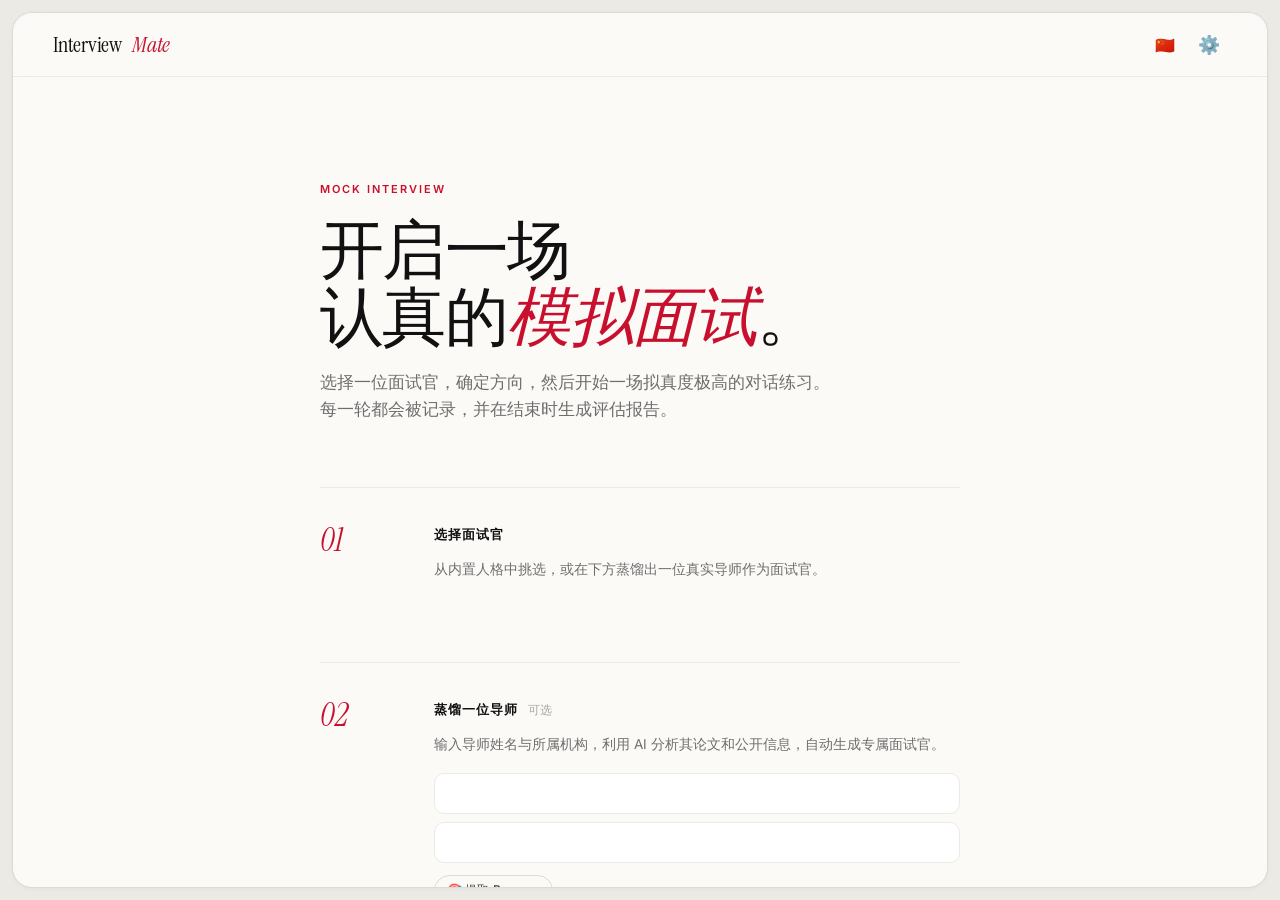
==== commit a60b9c7e: "refactor: extract shared JS modules (config, state, storage, i18n, toast) - js/shared/config.js: API" ====
--- a/frontend/index.html
+++ b/frontend/index.html
@@ -7,585 +7,14 @@
 <link rel="preconnect" href="https://fonts.googleapis.com">
 <link rel="preconnect" href="https://fonts.gstatic.com" crossorigin>
 <link href="https://fonts.googleapis.com/css2?family=Instrument+Serif:ital@0;1&family=Inter:wght@400;500;600;700&display=swap" rel="stylesheet">
-<style>
-/* ============ Token 变量 ============ */
-:root{
-  --red:        #C8102E;
-  --red-hover:  #A50D26;
-  --red-soft:   #FCEDEF;
-  --red-ring:   rgba(200,16,46,.14);
-
-  --paper:      #FBFAF7;   /* 暖白纸张底色 */
-  --bg:         #FFFFFF;
-  --line:       #ECEAE4;
-  --line-2:     #DDDAD2;
-
-  --ink:        #111111;
-  --ink-2:      #3A3A3A;
-  --ink-3:      #6E6E6E;
-  --ink-4:      #A8A6A0;
-
-  --serif: 'Instrument Serif', 'Source Serif Pro', Georgia, serif;
-  --sans:  'Inter', -apple-system, BlinkMacSystemFont, "PingFang SC", "Microsoft YaHei", sans-serif;
-}
-
-*{margin:0;padding:0;box-sizing:border-box}
-html,body{height:100%}
-body{
-  font-family:var(--sans);
-  font-size:15px;line-height:1.6;
-  color:var(--ink);
-  background:#ECEAE4;  /* 外圈底色，与边框同色，形成无边感 */
-  -webkit-font-smoothing:antialiased;
-  display:flex;flex-direction:column;
-  min-height:100vh;
-  padding:12px;
-}
-
-/* 整个界面加边框——双层细线，精致感 */
-#app{
-  flex:1;
-  background:var(--paper);
-  border:1px solid var(--line-2);
-  border-radius:20px;
-  box-shadow:0 1px 4px rgba(0,0,0,.04);
-  display:flex;flex-direction:column;
-  overflow:hidden;
-}
-button{font-family:inherit;color:inherit}
-::selection{background:var(--red);color:#fff}
-
-/* 隐藏 JS 注入的 emoji avatar（保留纯文字风格） */
-.persona-card .emoji,
-.message .avatar{display:none !important}
-
-/* ============ Header（固定顶部） ============ */
-header{
-  position:sticky;top:0;z-index:50;
-  background:rgba(251,250,247,.85);
-  backdrop-filter:saturate(180%) blur(14px);
-  -webkit-backdrop-filter:saturate(180%) blur(14px);
-  border-bottom:1px solid var(--line);
-  height:64px;flex-shrink:0;
-  display:flex;align-items:center;justify-content:space-between;
-  padding:0 40px;
-}
-header h1{
-  font-family:var(--serif);
-  font-size:22px;font-weight:400;letter-spacing:-.01em;
-  color:var(--ink);
-  display:flex;align-items:center;gap:10px;
-  cursor:pointer;user-select:none;
-}
-header h1 i{
-  font-style:italic;color:var(--red);
-}
-header .nav{display:flex;align-items:center;gap:8px}
-
-/* 设置按钮（齿轮图标） */
-#settingsBtn{
-  width:36px;height:36px;
-  border:none;background:transparent;
-  border-radius:50%;
-  display:flex;align-items:center;justify-content:center;
-  font-size:18px;color:var(--ink-3);
-  cursor:pointer;transition:background .12s,color .12s;
-}
-#settingsBtn:hover{background:var(--line);color:var(--ink)}
-
-/* ============ 按钮 ============ */
-.btn{
-  font-family:var(--sans);
-  font-size:13px;font-weight:500;
-  padding:9px 16px;border-radius:999px;
-  border:1px solid transparent;background:transparent;
-  cursor:pointer;
-  transition:background .15s,color .15s,border-color .15s,transform .08s;
-  letter-spacing:.01em;
-}
-.btn:active{transform:translateY(1px)}
-.btn-primary{background:var(--ink);color:#fff}
-.btn-primary:hover{background:var(--red)}
-.btn-primary:disabled{background:var(--ink-4);cursor:not-allowed}
-.btn-sm{padding:6px 12px;font-size:12px}
-.btn-outline{
-  border-color:var(--line-2);color:var(--ink-2);background:transparent;
-}
-.btn-outline:hover{border-color:var(--ink);color:var(--ink);background:#fff}
-
-/* ============ 应用容器 ============ */
-.app-container{
-  flex:1;display:flex;flex-direction:column;
-  min-height:0;
-}
-
-/* 在面试界面（非欢迎页）没有 sidebar，只有顶部 header */
-.sidebar{display:contents}
-.chat-area{display:contents}
-
-/* 欢迎页 / 设置页 — 单列居中 */
-main, .messages, #welcomeScreen{
-  width:100%;
-}
-
-/* ============ 欢迎/设置页面 ============ */
-#welcomeScreen{
-  max-width:720px;
-  margin:0 auto;
-  padding:80px 40px 160px;
-  display:flex;flex-direction:column;
-  gap:64px;
-}
-.welcome-hero{
-  display:flex;flex-direction:column;gap:18px;
-}
-.welcome-hero .eyebrow{
-  font-size:11px;font-weight:600;
-  text-transform:uppercase;letter-spacing:.18em;
-  color:var(--red);
-}
-.welcome-hero h2{
-  font-family:var(--serif);
-  font-size:64px;font-weight:400;
-  line-height:1.05;letter-spacing:-.025em;
-  color:var(--ink);
-}
-.welcome-hero h2 i{font-style:italic;color:var(--red)}
-.welcome-hero p{
-  font-size:17px;line-height:1.6;color:var(--ink-3);
-  max-width:520px;
-}
-
-/* 设置步骤 — 编号式编辑区块 */
-.setup-section{
-  display:grid;
-  grid-template-columns:90px 1fr;
-  gap:24px;
-  padding-top:36px;
-  border-top:1px solid var(--line);
-}
-.setup-section .num{
-  font-family:var(--serif);
-  font-size:32px;font-style:italic;color:var(--red);
-  line-height:1;
-}
-.setup-section .body{display:flex;flex-direction:column;gap:14px}
-.setup-section h3{
-  font-family:var(--sans);
-  font-size:13px;font-weight:600;
-  text-transform:uppercase;letter-spacing:.08em;
-  color:var(--ink);
-}
-.setup-section p.helper{
-  font-size:13.5px;color:var(--ink-3);line-height:1.55;
-}
-
-/* ============ 面试官卡片列表 ============ */
-.persona-list{
-  display:grid;
-  grid-template-columns:repeat(auto-fill,minmax(220px,1fr));
-  gap:8px;
-  margin-top:4px;
-}
-.section-divider{
-  grid-column:1/-1;
-  font-size:10.5px;font-weight:600;
-  text-transform:uppercase;letter-spacing:.12em;
-  color:var(--ink-4);
-  padding:14px 0 4px;
-}
-.section-divider:first-child{padding-top:0}
-
-.persona-card{
-  position:relative;
-  display:flex;align-items:flex-start;gap:0;
-  padding:14px 16px;
-  background:var(--bg);
-  border:1px solid var(--line);
-  border-radius:12px;
-  cursor:pointer;
-  transition:border-color .15s,background .15s,transform .08s;
-}
-.persona-card:hover{border-color:var(--ink-4)}
-.persona-card.active{
-  border-color:var(--ink);
-  background:var(--bg);
-  box-shadow:0 0 0 1px var(--ink) inset;
-}
-.persona-card.active::after{
-  content:"";
-  position:absolute;top:14px;right:14px;
-  width:6px;height:6px;border-radius:50%;
-  background:var(--red);
-}
-.persona-card .info{flex:1;min-width:0}
-.persona-card .name{
-  font-size:14px;font-weight:600;color:var(--ink);
-  letter-spacing:-.005em;
-  white-space:nowrap;overflow:hidden;text-overflow:ellipsis;
-}
-.persona-card .desc{
-  font-size:12.5px;color:var(--ink-3);
-  margin-top:4px;line-height:1.45;
-  display:-webkit-box;-webkit-line-clamp:2;-webkit-box-orient:vertical;overflow:hidden;
-}
-.persona-card .tag{
-  display:inline-block;
-  font-size:10.5px;font-weight:500;
-  margin-top:8px;padding:0;
-  background:transparent;color:var(--ink-4);
-  letter-spacing:.04em;
-}
-/* 卡片内小按钮（查看详情/删除） */
-.persona-card > div:last-child{
-  margin-left:8px;display:flex;flex-direction:column;gap:4px;flex-shrink:0;
-}
-.persona-card > div:last-child .btn{
-  background:transparent;border:none;
-  padding:3px 6px;font-size:11px;color:var(--ink-4);
-  border-radius:6px;
-}
-.persona-card > div:last-child .btn:hover{background:var(--paper);color:var(--ink)}
-
-/* ============ 表单输入 ============ */
-.extract-form{display:flex;flex-direction:column;gap:8px;margin-top:4px}
-.extract-form input,
-.field-input select,
-.field-input input[type="text"]{
-  width:100%;
-  font-family:var(--sans);font-size:14px;
-  padding:11px 14px;
-  background:var(--bg);
-  border:1px solid var(--line);
-  border-radius:10px;
-  outline:none;color:var(--ink);
-  transition:border-color .12s,box-shadow .12s;
-}
-.extract-form input::placeholder,
-.field-input input::placeholder{color:var(--ink-4)}
-.extract-form input:focus,
-.field-input select:focus,
-.field-input input[type="text"]:focus{
-  border-color:var(--ink);
-  box-shadow:0 0 0 3px rgba(17,17,17,.06);
-}
-.field-input label{display:none}
-.extract-form .btn{align-self:flex-start;margin-top:4px}
-
-/* ============ 开始按钮行 ============ */
-.cta-row{
-  margin-top:16px;
-  padding-top:36px;border-top:1px solid var(--line);
-  display:flex;align-items:center;gap:16px;
-}
-#startBtn{
-  font-size:15px;font-weight:600;
-  padding:14px 28px;border-radius:999px;
-  background:var(--red);color:#fff;
-  letter-spacing:.01em;
-}
-#startBtn:hover{background:var(--red-hover)}
-#startBtn:disabled{background:var(--ink-4);cursor:not-allowed}
-
-/* ============ 聊天状态栏 ============ */
-.chat-status{
-  max-width:720px;width:100%;
-  margin:0 auto;padding:16px 40px 0;
-  display:flex;align-items:center;gap:8px;
-  font-size:12px;color:var(--ink-3);
-  letter-spacing:.04em;text-transform:uppercase;
-  font-weight:500;
-}
-.chat-status .dot{
-  width:6px;height:6px;border-radius:50%;
-  background:var(--ink);display:inline-block;
-}
-.chat-status .dot.pending{
-  background:var(--red);animation:pulse 1.4s infinite;
-}
-@keyframes pulse{0%,100%{opacity:1}50%{opacity:.3}}
-
-/* ============ 消息列表 ============ */
-.messages{
-  flex:1;
-  display:flex;flex-direction:column;
-  padding:24px 0 240px;
-  min-height:0;
-  overflow-y:auto;
-}
-.message{
-  width:100%;max-width:720px;
-  margin:0 auto;
-  padding:18px 40px;
-  display:flex;flex-direction:column;gap:6px;
-  animation:msgIn .25s ease;
-}
-@keyframes msgIn{from{opacity:0;transform:translateY(6px)}to{opacity:1;transform:none}}
-.message .bubble{
-  font-size:16px;line-height:1.75;
-  color:var(--ink);
-}
-.message .bubble .label{
-  font-family:var(--sans);
-  font-size:11px;font-weight:600;
-  text-transform:uppercase;letter-spacing:.12em;
-  color:var(--ink-4);
-  margin-bottom:8px;
-}
-.message.interviewer .bubble{
-  font-family:var(--serif);
-  font-size:22px;line-height:1.45;font-weight:400;
-  letter-spacing:-.005em;
-  color:var(--ink);
-}
-.message.interviewer .bubble .label{
-  color:var(--red);
-}
-.message.candidate{
-  background:transparent;
-}
-.message.candidate .bubble{
-  padding-left:16px;
-  border-left:2px solid var(--ink);
-  font-size:15.5px;
-  color:var(--ink-2);
-  line-height:1.7;
-}
-.message.candidate .bubble .label{color:var(--ink-3)}
-
-/* ============ 底部输入区（固定） ============ */
-.input-area{
-  position:fixed;
-  left:0;right:0;bottom:0;
-  background:linear-gradient(to top,var(--paper) 70%,rgba(251,250,247,0));
-  padding:24px 40px 28px;
-  z-index:40;
-}
-.input-wrapper{
-  max-width:720px;margin:0 auto;
-  display:flex;align-items:flex-end;gap:8px;
-  padding:10px 10px 10px 18px;
-  background:#fff;
-  border:1px solid var(--line-2);
-  border-radius:18px;
-  box-shadow:0 12px 36px rgba(17,17,17,.06);
-  transition:border-color .12s,box-shadow .12s;
-}
-.input-wrapper:focus-within{
-  border-color:var(--ink);
-  box-shadow:0 16px 44px rgba(17,17,17,.1);
-}
-.input-area textarea{
-  flex:1;
-  border:none;outline:none;background:transparent;
-  font-family:var(--sans);
-  font-size:15px;line-height:1.55;
-  resize:none;
-  padding:8px 0;color:var(--ink);
-  max-height:160px;
-}
-.input-area textarea::placeholder{color:var(--ink-4)}
-
-.mic-btn{
-  width:48px;height:48px;flex-shrink:0;
-  background:var(--paper);border:1.5px solid var(--line-2);
-  border-radius:50%;
-  display:flex;align-items:center;justify-content:center;
-  font-size:22px;color:var(--ink-3);
-  cursor:pointer;
-  transition:background .15s,color .15s,border-color .15s,box-shadow .15s;
-  position:relative;
-}
-.mic-btn:hover{background:#fff;border-color:var(--ink-4);color:var(--ink-2);box-shadow:0 2px 8px rgba(0,0,0,.06)}
-.mic-btn:active{transform:translateY(1px)}
-.mic-btn.recording{
-  background:var(--red);border-color:var(--red);color:#fff;
-  box-shadow:0 0 0 0 rgba(200,16,46,.4);
-  animation:micPulse 1.6s ease-in-out infinite;
-}
-.mic-btn.recording:hover{background:var(--red-hover);border-color:var(--red-hover);color:#fff}
-.mic-btn:disabled{
-  opacity:0.5;cursor:not-allowed;
-}
-.mic-btn:disabled:hover{background:var(--paper);border-color:var(--line-2);color:var(--ink-4);box-shadow:none;transform:none}
-.mic-btn.processing{background:#FEF3C7;border-color:#FDE68A;color:#92400E;pointer-events:none;animation:none;box-shadow:none}
-@keyframes micPulse{
-  0%,100%{box-shadow:0 0 0 0 rgba(200,16,46,.35)}
-  50%{box-shadow:0 0 0 14px rgba(200,16,46,0)}
-}
-
-.send-btn{
-  flex-shrink:0;
-  background:var(--ink);color:#fff;
-  border:none;border-radius:999px;
-  padding:0 18px;height:36px;
-  font-size:13px;font-weight:600;
-  letter-spacing:.02em;
-  cursor:pointer;
-  transition:background .12s;
-}
-.send-btn:hover{background:var(--red)}
-.send-btn:disabled{background:var(--ink-4);cursor:not-allowed}
-
-/* STT mode toggle removed - always uses backend Baidu API */
-
-/* ============ 弹窗（Modal）通用结构 ============ */
-.modal-overlay{
-  position:fixed;inset:0;
-  background:rgba(17,17,17,.45);
-  backdrop-filter:blur(6px);
-  -webkit-backdrop-filter:blur(6px);
-  display:none;align-items:center;justify-content:center;
-  z-index:100;animation:fadeIn .18s ease;
-  padding:20px;
-}
-@keyframes fadeIn{from{opacity:0}to{opacity:1}}
-.modal-overlay.show{display:flex}
-.modal{
-  background:var(--bg);
-  border-radius:20px;
-  width:100%;max-width:620px;max-height:85vh;
-  overflow-y:auto;padding:40px;
-  box-shadow:0 24px 80px rgba(0,0,0,.18);
-  animation:modalIn .22s cubic-bezier(.2,.9,.3,1.1);
-}
-@keyframes modalIn{from{opacity:0;transform:translateY(10px) scale(.98)}to{opacity:1;transform:none}}
-.modal h2{
-  font-family:var(--serif);
-  font-size:30px;font-weight:400;
-  letter-spacing:-.015em;
-  margin-bottom:20px;color:var(--ink);
-}
-.modal p{
-  font-size:14.5px;line-height:1.8;
-  color:var(--ink-2);
-}
-.modal .close-btn{margin-top:28px;width:100%;background:var(--ink)}
-.modal .close-btn:hover{background:var(--red)}
-
-/* ── 弹窗内表单 ── */
-.modal .form-group{margin-bottom:20px}
-.modal .form-group label{
-  display:block;font-size:12px;font-weight:600;
-  color:var(--ink-3);margin-bottom:6px;
-  text-transform:uppercase;letter-spacing:.06em;
-}
-.modal .form-group .file-info{
-  display:flex;align-items:center;gap:8px;
-  padding:10px 14px;background:var(--paper);
-  border:1px solid var(--line);border-radius:10px;
-  font-size:13px;color:var(--ink-2);
-}
-.modal .form-group .file-info .remove-file{
-  margin-left:auto;color:var(--red);
-  cursor:pointer;font-size:12px;font-weight:500;
-  border:none;background:transparent;
-}
-.modal .form-group .file-info .remove-file:hover{text-decoration:underline}
-.modal .form-group input[type="file"]{
-  width:100%;
-  padding:24px 14px;
-  border:2px dashed var(--line-2);
-  border-radius:12px;
-  text-align:center;
-  font-size:13px;color:var(--ink-4);
-  cursor:pointer;background:var(--paper);
-  transition:border-color .12s,background .12s;
-}
-.modal .form-group input[type="file"]:hover{
-  border-color:var(--ink);
-  background:#fff;
-}
-.modal .form-group .skip-hint{
-  font-size:12px;color:var(--ink-4);margin-top:8px;
-}
-.modal .form-actions{
-  display:flex;gap:10px;margin-top:24px;
-}
-.modal .form-actions .btn{flex:1}
-
-/* 背景文件徽章（设置弹窗中用） */
-.bg-badge{
-  display:inline-flex;align-items:center;gap:6px;
-  padding:4px 12px;border-radius:999px;
-  background:var(--red-soft);color:var(--red);
-  font-size:12px;font-weight:500;
-}
-.bg-badge .remove{
-  cursor:pointer;font-size:14px;line-height:1;
-}
-.bg-badge .remove:hover{color:var(--red-hover)}
-
-/* ============ 反馈弹窗特殊样式 ============ */
-.modal .feedback-content{
-  font-size:14.5px;line-height:1.8;
-  color:var(--ink-2);white-space:pre-wrap;
-}
-.modal .feedback-content .score-item{
-  display:flex;justify-content:space-between;
-  padding:10px 0;border-bottom:1px solid var(--line);
-}
-.modal .feedback-content .score-item:last-child{border-bottom:none}
-
-.delete-btn{background:transparent;color:var(--red);border:1px solid var(--red-soft)}
-.delete-btn:hover{background:var(--red-soft)}
-
-/* ============ 杂项 ============ */
-.extracted-badge{
-  display:inline-flex;align-items:center;gap:4px;
-  font-size:10.5px;font-weight:500;
-  padding:2px 8px;border-radius:999px;
-  background:var(--red-soft);color:var(--red);
-}
-.spinner{
-  display:inline-block;width:14px;height:14px;
-  border:2px solid var(--line);
-  border-top-color:var(--red);
-  border-radius:50%;
-  animation:spin .6s linear infinite;
-}
-@keyframes spin{to{transform:rotate(360deg)}}
-
-/* ============ Toast 通知 ============ */
-.toast-container{
-  position:fixed;top:20px;right:20px;z-index:200;
-  display:flex;flex-direction:column;gap:8px;
-}
-.toast{
-  background:var(--bg);
-  border:1px solid var(--line);
-  border-radius:12px;
-  padding:12px 18px;
-  box-shadow:0 8px 28px rgba(0,0,0,.1);
-  font-size:13px;color:var(--ink);
-  max-width:340px;
-  animation:slideIn .25s ease;
-}
-.toast.success{border-left:3px solid var(--ink)}
-.toast.error{border-left:3px solid var(--red)}
-@keyframes slideIn{from{transform:translateX(110%);opacity:0}to{transform:translateX(0);opacity:1}}
-
-/* ============ 滚动条 ============ */
-::-webkit-scrollbar{width:10px;height:10px}
-::-webkit-scrollbar-track{background:transparent}
-::-webkit-scrollbar-thumb{background:transparent;border-radius:5px;border:3px solid var(--paper)}
-*:hover::-webkit-scrollbar-thumb{background:var(--line-2)}
-
-/* ============ 响应式 ============ */
-@media (max-width: 640px){
-  header{padding:0 20px;height:56px}
-  header h1{font-size:18px}
-  #welcomeScreen{padding:48px 24px 140px;gap:48px}
-  .welcome-hero h2{font-size:42px}
-  .setup-section{grid-template-columns:1fr;gap:14px;padding-top:28px}
-  .setup-section .num{font-size:24px}
-  .message{padding:16px 24px}
-  .message.interviewer .bubble{font-size:18px}
-  .input-area{padding:16px 20px 20px}
-  .modal{padding:28px}
-  .modal h2{font-size:24px}
-}
-</style>
+<link rel="stylesheet" href="css/style.css">
+
+  <!-- Shared JS modules (ESM) -->
+  <script type="module" src="js/shared/config.js"></script>
+  <script type="module" src="js/shared/state.js"></script>
+  <script type="module" src="js/shared/storage.js"></script>
+  <script type="module" src="js/shared/i18n.js"></script>
+  <script type="module" src="js/shared/toast.js"></script>
 </head>
 <body>
 
@@ -861,510 +290,22 @@
 <!-- ══════════════════════════════════════════ -->
 <div class="modal-overlay" id="loadingModal">
   <div class="modal" style="max-width:400px;text-align:center">
-    <div style="font-size:48px;margin-bottom:16px">⏳</div>
-    <h2 style="margin-bottom:8px" data-i18n="loading.title">报告生成中...</h2>
-    <p style="font-size:14px;color:var(--ink-3)" data-i18n="loading.desc">正在分析你的面试表现，请稍候</p>
-    <div class="spinner" style="margin:24px auto 0;width:24px;height:24px;border-width:3px"></div>
-  </div>
-</div>
-
-<script>
+    <div <script>
 // ══════════════════════════════════════════════════
 // 状态管理
 // ══════════════════════════════════════════════════
 
-// API 地址：本地开发时连 8000 端口，生产环境下后端也托管前端（同域）
-const API = (window.location.origin.includes('localhost') || window.location.hostname === '127.0.0.1')
-  && !window.location.port.includes('8000')
-  ? 'http://localhost:8000'
-  : ''; // 同域部署（生产环境）
-
-const state = {
-  personaId: null,
-  personaName: null,
-  sessionId: null,
-  field: '',
-  isInterviewing: false,
-  isLoading: false,
-  extractedPersonas: {},
-  currentResearchAreas: [],
-  // 背景文件状态（内存中缓存）
-  backgroundFileName: null,
-  backgroundFile: null // 用于暂存未上传的文件（onboarding流程）
-};
+const API = window.API;  // from js/shared/config.js
+
+// state now in js/shared/state.js (accessed via window.state)
+const state = window.state;
 
 // ══════════════════════════════════════════════════
 // 🌐 国际化（i18n）
 // ══════════════════════════════════════════════════
 
-const _lang = {
-  zh: {
-    'lang.select.prompt': '请选择语言',
-    'welcome.eyebrow': 'Mock Interview',
-    'welcome.title': '开启一场<br/>认真的<i>模拟面试</i>。',
-    'welcome.desc': '选择一位面试官，确定方向，然后开始一场拟真度极高的对话练习。每一轮都会被记录，并在结束时生成评估报告。',
-    'step.persona.title': '选择面试官',
-    'step.persona.helper': '从内置人格中挑选，或在下方蒸馏出一位真实导师作为面试官。',
-    'step.extract.title': '蒸馏一位导师',
-    'step.extract.helper': '输入导师姓名与所属机构，利用 AI 分析其论文和公开信息，自动生成专属面试官。',
-    'step.extract.name_placeholder': '导师姓名（如 Yoshua Bengio）',
-    'step.extract.affil_placeholder': '所属机构（如 University of Montreal）',
-    'step.extract.btn': '🎯 提取 Persona',
-    'step.resume.title': '上传个人简历',
-    'step.resume.helper': '上传你的简历，面试官将会阅读并根据你的背景和经历进行针对性提问。',
-    'step.resume.select_btn': '📄 选择文件',
-    'step.resume.not_uploaded': '尚未上传',
-    'step.resume.delete_btn': '删除',
-    'step.field.title': '面试方向',
-    'step.field.helper': '这将决定面试官提问的领域与深度。',
-    'step.field.label': '目标专业方向',
-    'step.field.professor': '🎓 该教授自身专业',
-    'step.field.other': '其他（请自定义）',
-    'step.field.custom_placeholder': '在此输入自定义方向',
-    'field.ai': '计算机科学 / 人工智能',
-    'field.ds': '数据科学 / 机器学习',
-    'field.nlp': '自然语言处理',
-    'field.cv': '计算机视觉',
-    'field.security': '网络安全',
-    'field.se': '软件工程',
-    'field.auto': '自动化',
-    'field.robotics': '机器人学',
-    'field.bioinfo': '生物信息学',
-    'field.cogsci': '认知科学',
-    'field.neuro': '计算神经科学',
-    'field.econ': '经济学',
-    'field.mgmt': '管理学',
-    'field.mse': '管理科学与工程',
-    'field.stat': '统计学',
-    'field.physics': '物理',
-    'field.math': '数学',
-    'field.chem': '化学',
-    'field.bio': '生物学',
-    'field.med': '医学',
-    'field.law': '法学',
-    'field.edu': '教育学',
-    'field.psych': '心理学',
-    'btn.start': '开始面试 →',
-    'btn.shortcut': '回车键发送回答 · 支持语音输入',
-    'btn.new_interview': '🔄 新面试',
-    'btn.wait_connect': '⏳ 连接中...',
-    'btn.end_interview': '结束面试',
-    'status.ready': '就绪',
-    'status.interviewing': '面试进行中',
-    'status.thinking': '面试官思考中...',
-    'status.generating': '生成反馈报告中...',
-    'status.recording': '🎤 录音中...',
-    'status.transcribing': '🎤 转写中...',
-    'status.backend_recording': '🎤 录音中... (后端转写)',
-    'input.placeholder': '输入你的回答...',
-    'stt.browser': '🌐 浏览器识别',
-    'stt.backend': '🔧 后端转写',
-    'btn.send': '发送',
-    'msg.interviewer': '面试官',
-    'msg.you': '你',
-    'msg.interviewer_with': '面试官 · ',
-    'msg.error_prefix': '⚠️ 回复获取失败: ',
-    'msg.error_retry': '。请稍后重试。',
-    'persona.general': '🎭 通用面试官',
-    'persona.extracted': '🎓 已蒸馏的导师',
-    'persona.general_tag': '通用',
-    'extract.loading': '⏳ 提取中...',
-    'extract.success': '🎉 成功提取 "${name}" 的学术画像！',
-    'extract.alert': '🎉 已成功提取 "${name}" 的面试官画像！\n已添加到面试官列表，请重新选择。',
-    'extract.no_name': '请输入导师姓名',
-    'extract.fail': '❌ 提取失败: ',
-    'settings.title': '⚙️ 设置',
-    'settings.bg_file': '项目背景文件',
-    'settings.bg_none': '未上传背景文件',
-    'settings.bg_upload': '上传文件',
-    'settings.bg_delete': '删除文件',
-    'settings.bg_success': '✅ 已上传: ',
-    'settings.bg_deleted': '🗑️ 背景文件已删除',
-    'settings.bg_confirm_delete': '确定删除背景文件吗？',
-    'settings.resume': '个人简历',
-    'settings.resume_none': '未上传简历',
-    'settings.resume_upload': '上传简历',
-    'settings.resume_delete': '删除简历',
-    'settings.resume_success': '✅ 简历上传成功',
-    'settings.resume_deleted': '🗑️ 简历已删除',
-    'settings.resume_confirm_delete': '确定删除简历吗？',
-    'settings.persona': '当前面试官',
-    'settings.persona_none': '未选择面试官',
-    'settings.close': '关闭',
-    'settings.query_fail': '查询失败',
-    'onboard.title': '欢迎使用 Interview Mate',
-    'onboard.desc': '是否有相关的项目背景文件？例如「金融硕士项目」「管科博士项目」等。<br/>上传后，面试官将根据你的项目背景进行针对性提问。',
-    'onboard.upload_label': '上传项目背景文件（PDF / TXT）',
-    'onboard.skip_hint': '💡 也可以跳过，稍后在 ⚙️ 设置中上传',
-    'onboard.skip': '暂时跳过',
-    'onboard.confirm': '确认并开始使用',
-    'onboard.skipped': '👋 可以在设置中随时上传背景文件',
-    'onboard.uploaded': '✅ 已上传: ',
-    'feedback.title': '面试评估报告',
-    'feedback.loading': '加载中...',
-    'feedback.download': '📥 下载面试总结',
-    'feedback.close': '关闭并回到首页',
-    'feedback.no_data': '❌ 没有可下载的面试总结',
-    'loading.title': '报告生成中...',
-    'loading.desc': '正在分析你的面试表现，请稍候',
-    'detail.title': '导师画像',
-    'detail.loading': '⏳ 加载中...',
-    'detail.professor': '教授',
-    'detail.research_areas': '研究方向',
-    'detail.research_style': '研究风格',
-    'detail.teaching_style': '指导风格',
-    'detail.traits': '性格特征',
-    'detail.questions': '典型问题',
-    'detail.llm_prompt': '🤖 查看 LLM 风格指令',
-    'detail.load_fail': '❌ 加载失败: ',
-    'detail.close': '关闭',
-    'detail.analyzing': '分析中...',
-    'detail.at': '@',
-    'confirm.delete_persona': '确定要删除导师 "${name}" 的面试官画像吗？（删除后不可恢复）',
-    'confirm.delete_persona_done': '🗑️ 已删除 "${name}"',
-    'confirm.exit_interview': '确定退出当前面试吗？对话记录将被保留至结束面试。',
-    'confirm.end_interview': '确定结束本次面试并生成反馈报告吗？',
-    'toast.upload_fail': '❌ 上传失败: ',
-    'toast.delete_fail': '❌ 删除失败: ',
-    'toast.stt_switch_backend': '🔧 已切换到「后端转写」模式',
-    'toast.stt_switch_browser': '🌐 已切换到「浏览器识别」模式',
-    'toast.stt_fail': '❌ 语音转写失败: ',
-    'toast.stt_mic_blocked': '🎤 麦克风权限被拒绝，请在浏览器设置中允许',
-    'toast.stt_service_unavail': '🌐 浏览器语音服务不可用，已自动切换为「后端转写」模式',
-    'toast.stt_error': '🎤 识别出错，已切换为「后端转写」模式: ',
-    'toast.mic_unavail': '❌ 无法访问麦克风: ',
-    'toast.stt_uninit': '❌ 语音识别未初始化',
-    'toast.downloaded': '📥 面试总结已下载',
-    'toast.resume_success': '✅ 简历上传成功',
-    'toast.resume_delete_fail': '❌ 删除失败',
-    'download.header': '=== Interview Mate — 面试评估报告 ===',
-    'download.date': '日期: ',
-    'download.interviewer': '面试官: ',
-    'download.field': '方向: ',
-    'download.unknown': '未知',
-    'error.select_persona': '请先选择一个面试官人格',
-    'error.select_field': '请输入/选择目标专业方向',
-    'error.start_fail': '启动面试失败: ',
-    'error.generating': '生成反馈失败: ',
-    'lang.switched': '🌐 已切换为中文',
-  },
-  en: {
-    'lang.select.prompt': 'Select your language',
-    'welcome.eyebrow': 'Mock Interview',
-    'welcome.title': 'Start a<br/>serious <i>mock interview</i>.',
-    'welcome.desc': 'Pick an interviewer, choose your field, and start a highly realistic conversation. Each round is recorded, and you\'ll receive an evaluation report at the end.',
-    'step.persona.title': 'Choose Interviewer',
-    'step.persona.helper': 'Pick from built-in personas, or distill a real professor below to create a custom interviewer.',
-    'step.extract.title': 'Distill a Professor',
-    'step.extract.helper': 'Enter a professor\'s name and institution. We\'ll search their papers and public info to generate a personalized interviewer.',
-    'step.extract.name_placeholder': 'Professor name (e.g. Yoshua Bengio)',
-    'step.extract.affil_placeholder': 'Institution (e.g. University of Montreal)',
-    'step.extract.btn': '🎯 Extract Persona',
-    'step.resume.title': 'Upload Resume',
-    'step.resume.helper': 'Upload your resume so the interviewer can ask questions tailored to your background and experience.',
-    'step.resume.select_btn': '📄 Choose File',
-    'step.resume.not_uploaded': 'Not uploaded yet',
-    'step.resume.delete_btn': 'Delete',
-    'step.field.title': 'Interview Field',
-    'step.field.helper': 'This determines the scope and depth of the questions.',
-    'step.field.label': 'Target Field',
-    'step.field.professor': '🎓 Professor\'s own field',
-    'step.field.other': 'Other (custom)',
-    'step.field.custom_placeholder': 'Enter a custom field',
-    'field.ai': 'Computer Science / AI',
-    'field.ds': 'Data Science / Machine Learning',
-    'field.nlp': 'Natural Language Processing',
-    'field.cv': 'Computer Vision',
-    'field.security': 'Cybersecurity',
-    'field.se': 'Software Engineering',
-    'field.auto': 'Automation',
-    'field.robotics': 'Robotics',
-    'field.bioinfo': 'Bioinformatics',
-    'field.cogsci': 'Cognitive Science',
-    'field.neuro': 'Computational Neuroscience',
-    'field.econ': 'Economics',
-    'field.mgmt': 'Management',
-    'field.mse': 'Management Science & Engineering',
-    'field.stat': 'Statistics',
-    'field.physics': 'Physics',
-    'field.math': 'Mathematics',
-    'field.chem': 'Chemistry',
-    'field.bio': 'Biology',
-    'field.med': 'Medicine',
-    'field.law': 'Law',
-    'field.edu': 'Education',
-    'field.psych': 'Psychology',
-    'btn.start': 'Start Interview →',
-    'btn.shortcut': 'Enter to send · Voice input supported',
-    'btn.new_interview': '🔄 New Interview',
-    'btn.wait_connect': '⏳ Connecting...',
-    'btn.end_interview': 'End Interview',
-    'status.ready': 'Ready',
-    'status.interviewing': 'Interview in progress',
-    'status.thinking': 'Interviewer is thinking...',
-    'status.generating': 'Generating report...',
-    'status.recording': '🎤 Recording...',
-    'status.transcribing': '🎤 Transcribing...',
-    'status.backend_recording': '🎤 Recording... (backend STT)',
-    'input.placeholder': 'Type your answer...',
-    'stt.browser': '🌐 Browser STT',
-    'stt.backend': '🔧 Backend STT',
-    'btn.send': 'Send',
-    'msg.interviewer': 'Interviewer',
-    'msg.you': 'You',
-    'msg.interviewer_with': 'Interviewer · ',
-    'msg.error_prefix': '⚠️ Failed to get response: ',
-    'msg.error_retry': '. Please try again.',
-    'persona.general': '🎭 General Personas',
-    'persona.extracted': '🎓 Extracted Professors',
-    'persona.general_tag': 'General',
-    'extract.loading': '⏳ Extracting...',
-    'extract.success': '🎉 Successfully extracted "${name}"\'s profile!',
-    'extract.alert': '🎉 Extracted "${name}"!\nAdded to the list. Please select them as your interviewer.',
-    'extract.no_name': 'Please enter a professor name',
-    'extract.fail': '❌ Extraction failed: ',
-    'settings.title': '⚙️ Settings',
-    'settings.bg_file': 'Background Document',
-    'settings.bg_none': 'No background document uploaded',
-    'settings.bg_upload': 'Upload File',
-    'settings.bg_delete': 'Delete File',
-    'settings.bg_success': '✅ Uploaded: ',
-    'settings.bg_deleted': '🗑️ Background file deleted',
-    'settings.bg_confirm_delete': 'Delete background file?',
-    'settings.resume': 'Resume',
-    'settings.resume_none': 'No resume uploaded',
-    'settings.resume_upload': 'Upload Resume',
-    'settings.resume_delete': 'Delete Resume',
-    'settings.resume_success': '✅ Resume uploaded',
-    'settings.resume_deleted': '🗑️ Resume deleted',
-    'settings.resume_confirm_delete': 'Delete resume?',
-    'settings.persona': 'Current Interviewer',
-    'settings.persona_none': 'No interviewer selected',
-    'settings.close': 'Close',
-    'settings.query_fail': 'Query failed',
-    'onboard.title': 'Welcome to Interview Mate',
-    'onboard.desc': 'Do you have a background document about your target program?<br/>Upload it so the interviewer can ask more relevant questions.',
-    'onboard.upload_label': 'Upload background file (PDF / TXT)',
-    'onboard.skip_hint': '💡 You can skip this and upload later in ⚙️ Settings',
-    'onboard.skip': 'Skip for now',
-    'onboard.confirm': 'Confirm & Start',
-    'onboard.skipped': '👋 You can upload a background file in Settings anytime',
-    'onboard.uploaded': '✅ Uploaded: ',
-    'feedback.title': 'Interview Evaluation Report',
-    'feedback.loading': 'Loading...',
-    'feedback.download': '📥 Download Summary',
-    'feedback.close': 'Close & Return Home',
-    'feedback.no_data': '❌ No interview summary available',
-    'loading.title': 'Generating Report...',
-    'loading.desc': 'Analyzing your performance, please wait',
-    'detail.title': 'Professor Profile',
-    'detail.loading': '⏳ Loading...',
-    'detail.professor': 'Professor',
-    'detail.research_areas': 'Research Areas',
-    'detail.research_style': 'Research Style',
-    'detail.teaching_style': 'Mentoring Style',
-    'detail.traits': 'Personality Traits',
-    'detail.questions': 'Typical Questions',
-    'detail.llm_prompt': '🤖 View LLM Style Prompt',
-    'detail.load_fail': '❌ Load failed: ',
-    'detail.close': 'Close',
-    'detail.analyzing': 'Analyzing...',
-    'detail.at': '@',
-    'confirm.delete_persona': 'Delete professor "${name}"\'s interviewer profile? (Cannot be undone)',
-    'confirm.delete_persona_done': '🗑️ Deleted "${name}"',
-    'confirm.exit_interview': 'Exit current interview? Conversation history will be kept until you end the interview.',
-    'confirm.end_interview': 'End this interview and generate a feedback report?',
-    'toast.upload_fail': '❌ Upload failed: ',
-    'toast.delete_fail': '❌ Delete failed: ',
-    'toast.stt_switch_backend': '🔧 Switched to Backend STT mode',
-    'toast.stt_switch_browser': '🌐 Switched to Browser STT mode',
-    'toast.stt_fail': '❌ Speech recognition failed: ',
-    'toast.stt_mic_blocked': '🎤 Microphone permission denied. Please allow in browser settings',
-    'toast.stt_service_unavail': '🌐 Browser speech unavailable. Switched to Backend STT',
-    'toast.stt_error': '🎤 Recognition error. Switched to Backend STT: ',
-    'toast.mic_unavail': '❌ Cannot access microphone: ',
-    'toast.stt_uninit': '❌ Speech recognition not initialized',
-    'toast.downloaded': '📥 Interview summary downloaded',
-    'toast.resume_success': '✅ Resume uploaded',
-    'toast.resume_delete_fail': '❌ Delete failed',
-    'download.header': '=== Interview Mate — Evaluation Report ===',
-    'download.date': 'Date: ',
-    'download.interviewer': 'Interviewer: ',
-    'download.field': 'Field: ',
-    'download.unknown': 'Unknown',
-    'error.select_persona': 'Please select an interviewer persona first',
-    'error.select_field': 'Please enter/select a target field',
-    'error.start_fail': 'Failed to start interview: ',
-    'error.generating': 'Failed to generate feedback: ',
-    'lang.switched': '🌐 Switched to English',
-  }
-};
-
-function getLanguage() {
-  try {
-    const stored = localStorage.getItem('interviewmate_lang');
-    if (stored === 'en' || stored === 'zh') return stored;
-  } catch(e) {}
-  return 'zh';
-}
-
-function setLanguage(lang) {
-  try {
-    localStorage.setItem('interviewmate_lang', lang);
-    setStorage('langChosen', true);
-  } catch(e) {}
-  const toggle = document.getElementById('langToggle');
-  if (toggle) toggle.textContent = lang === 'zh' ? '🇨🇳' : '🇺🇸';
-  document.getElementById('langModal')?.classList.remove('show');
-  applyLanguage();
-  const hasOnboarded = getStorage('hasOnboarded', false);
-  if (!hasOnboarded) {
-    setTimeout(() => openOnboarding(), 400);
-  }
-}
-
-function toggleLanguage() {
-  const current = getLanguage();
-  const next = current === 'zh' ? 'en' : 'zh';
-  setLanguage(next);
-  showToast(t(next === 'zh' ? 'lang.switched' : 'lang.switched'), 'success');
-}
-
-function applyLanguage() {
-  const lang = getLanguage();
-  // Update HTML lang attribute
-  document.documentElement.lang = lang === 'en' ? 'en' : 'zh-CN';
-  // Update lang toggle button
-  const toggle = document.getElementById('langToggle');
-  if (toggle) {
-    toggle.textContent = lang === 'zh' ? '🇨🇳' : '🇺🇸';
-    toggle.title = lang === 'zh' ? '切换语言' : 'Switch Language';
-  }
-  const settingsBtn = document.getElementById('settingsBtn');
-  if (settingsBtn) settingsBtn.title = lang === 'zh' ? '设置' : 'Settings';
-
-  // Update all elements with data-i18n attribute
-  document.querySelectorAll('[data-i18n]').forEach(el => {
-    const key = el.getAttribute('data-i18n');
-    if (!key) return;
-    const raw = _lang[lang]?.[key] ?? _lang['zh']?.[key] ?? '';
-    if (el.hasAttribute('data-i18n-html')) {
-      el.innerHTML = raw;
-    } else {
-      el.textContent = raw;
-    }
-  });
-
-  // Update field select options
-  const fieldSelect = document.getElementById('fieldSelect');
-  if (fieldSelect) {
-    const optionLabels = [
-      ['__professor_field__', t('step.field.professor')],
-      ['计算机科学 / 人工智能', t('field.ai')],
-      ['数据科学 / 机器学习', t('field.ds')],
-      ['自然语言处理', t('field.nlp')],
-      ['计算机视觉', t('field.cv')],
-      ['网络安全', t('field.security')],
-      ['软件工程', t('field.se')],
-      ['自动化', t('field.auto')],
-      ['机器人学', t('field.robotics')],
-      ['生物信息学', t('field.bioinfo')],
-      ['认知科学', t('field.cogsci')],
-      ['计算神经科学', t('field.neuro')],
-      ['经济学', t('field.econ')],
-      ['管理学', t('field.mgmt')],
-      ['管理科学与工程', t('field.mse')],
-      ['统计学', t('field.stat')],
-      ['物理', t('field.physics')],
-      ['数学', t('field.math')],
-      ['化学', t('field.chem')],
-      ['生物学', t('field.bio')],
-      ['医学', t('field.med')],
-      ['法学', t('field.law')],
-      ['教育学', t('field.edu')],
-      ['心理学', t('field.psych')],
-      ['其他（请自定义）', t('step.field.other')],
-    ];
-    for (const [val, label] of optionLabels) {
-      const opt = fieldSelect.querySelector(`option[value="${val}"]`);
-      if (opt) opt.textContent = label;
-    }
-  }
-
-  // Update resume status label
-  const resumeStatus = document.getElementById('resumeStatus');
-  if (resumeStatus && !resumeStatus.textContent.includes('✅') && !resumeStatus.textContent.includes('⏳') && !resumeStatus.textContent.includes('❌')) {
-    resumeStatus.textContent = t('step.resume.not_uploaded');
-  }
-
-  // Update extract form placeholders
-  const extractName = document.getElementById('extractName');
-  if (extractName) extractName.placeholder = t('step.extract.name_placeholder');
-  const extractAffil = document.getElementById('extractAffil');
-  if (extractAffil) extractAffil.placeholder = t('step.extract.affil_placeholder');
-
-  // Update custom field placeholder
-  const customField = document.getElementById('customField');
-  if (customField) customField.placeholder = t('step.field.custom_placeholder');
-
-  // Update message input placeholder
-  const msgInput = document.getElementById('messageInput');
-  if (msgInput) msgInput.placeholder = t('input.placeholder');
-
-  // Update settings UI if modal is open/loaded
-  const settingsBgInfo = document.getElementById('settingsBgInfo');
-  if (settingsBgInfo && !settingsBgInfo.querySelector('.file-info')) {
-    settingsBgInfo.innerHTML = '<div style="font-size:13px;color:var(--ink-4);padding:10px 0">' + t('settings.bg_none') + '</div>';
-  }
-
-  // Update status text
-  const statusText = document.getElementById('statusText');
-  const dot = document.getElementById('statusDot');
-  if (statusText && (!state.isInterviewing && dot && dot.className === 'dot')) {
-    statusText.textContent = t('status.ready');
-  }
-
-  // Re-render personas to update section dividers and tags
-  loadPersonas();
-}
-
-function t(key, vars = {}) {
-  const lang = getLanguage();
-  let text = _lang[lang]?.[key];
-  if (text === undefined) text = _lang['zh']?.[key] ?? key;
-  for (const [k, v] of Object.entries(vars)) {
-    text = text.replace('${' + k + '}', v);
-  }
-  return text;
-}
-
-// ══════════════════════════════════════════════════
-// localStorage 工具函数
-// ══════════════════════════════════════════════════
-
-function getStorage(key, defaultVal) {
-  try {
-    const val = localStorage.getItem('interviewmate_' + key);
-    return val !== null ? JSON.parse(val) : defaultVal;
-  } catch(e) {
-    return defaultVal;
-  }
-}
-
-function setStorage(key, val) {
-  try {
-    localStorage.setItem('interviewmate_' + key, JSON.stringify(val));
-  } catch(e) {
-    // localStorage 满了就忽略
-  }
-}
-
-function removeStorage(key) {
-  try {
-    localStorage.removeItem('interviewmate_' + key);
-  } catch(e) {}
-}
-
+// i18n now in js/shared/i18n.js (accessed via window._lang, window.t, etc.)
+// storage functions now in js/shared/storage.js (accessed via window.getStorage etc.)
 // ══════════════════════════════════════════════════
 // 初始化
 // ══════════════════════════════════════════════════
@@ -1782,29 +723,8 @@
   }
 }
 
-// ══════════════════════════════════════════════════
-// Toast 通知
-// ══════════════════════════════════════════════════
-
-function showToast(message, type = 'success') {
-  let container = document.querySelector('.toast-container');
-  if (!container) {
-    container = document.createElement('div');
-    container.className = 'toast-container';
-    document.body.appendChild(container);
-  }
-
-  const toast = document.createElement('div');
-  toast.className = `toast ${type}`;
-  toast.innerHTML = message;
-  container.appendChild(toast);
-
-  setTimeout(() => {
-    toast.style.opacity = '0';
-    toast.style.transition = 'opacity 0.3s';
-    setTimeout(() => toast.remove(), 300);
-  }, 3000);
-}
+// toast now in js/shared/toast.js (accessed via window.showToast)
+
 
 // ══════════════════════════════════════════════════
 // 首次引导弹窗（Onboarding）
@@ -2428,6 +1348,20 @@
 document.addEventListener('DOMContentLoaded', () => {
   init();
 });
+</script>sInterviewing && !document.getElementById('sendBtn').disabled) {
+    sendMessage();
+  }
+
+  updateStatus(t('status.interviewing'), 'dot');
+}
+
+// ══════════════════════════════════════════════════
+// 启动
+// ══════════════════════════════════════════════════
+
+document.addEventListener('DOMContentLoaded', () => {
+  init();
+});
 </script>
 
 </body>
--- a/frontend/css/style.css
+++ b/frontend/css/style.css
@@ -0,0 +1,577 @@
+/* ============ Token 变量 ============ */
+:root{
+  --red:        #C8102E;
+  --red-hover:  #A50D26;
+  --red-soft:   #FCEDEF;
+  --red-ring:   rgba(200,16,46,.14);
+
+  --paper:      #FBFAF7;   /* 暖白纸张底色 */
+  --bg:         #FFFFFF;
+  --line:       #ECEAE4;
+  --line-2:     #DDDAD2;
+
+  --ink:        #111111;
+  --ink-2:      #3A3A3A;
+  --ink-3:      #6E6E6E;
+  --ink-4:      #A8A6A0;
+
+  --serif: 'Instrument Serif', 'Source Serif Pro', Georgia, serif;
+  --sans:  'Inter', -apple-system, BlinkMacSystemFont, "PingFang SC", "Microsoft YaHei", sans-serif;
+}
+
+*{margin:0;padding:0;box-sizing:border-box}
+html,body{height:100%}
+body{
+  font-family:var(--sans);
+  font-size:15px;line-height:1.6;
+  color:var(--ink);
+  background:#ECEAE4;  /* 外圈底色，与边框同色，形成无边感 */
+  -webkit-font-smoothing:antialiased;
+  display:flex;flex-direction:column;
+  min-height:100vh;
+  padding:12px;
+}
+
+/* 整个界面加边框——双层细线，精致感 */
+#app{
+  flex:1;
+  background:var(--paper);
+  border:1px solid var(--line-2);
+  border-radius:20px;
+  box-shadow:0 1px 4px rgba(0,0,0,.04);
+  display:flex;flex-direction:column;
+  overflow:hidden;
+}
+button{font-family:inherit;color:inherit}
+::selection{background:var(--red);color:#fff}
+
+/* 隐藏 JS 注入的 emoji avatar（保留纯文字风格） */
+.persona-card .emoji,
+.message .avatar{display:none !important}
+
+/* ============ Header（固定顶部） ============ */
+header{
+  position:sticky;top:0;z-index:50;
+  background:rgba(251,250,247,.85);
+  backdrop-filter:saturate(180%) blur(14px);
+  -webkit-backdrop-filter:saturate(180%) blur(14px);
+  border-bottom:1px solid var(--line);
+  height:64px;flex-shrink:0;
+  display:flex;align-items:center;justify-content:space-between;
+  padding:0 40px;
+}
+header h1{
+  font-family:var(--serif);
+  font-size:22px;font-weight:400;letter-spacing:-.01em;
+  color:var(--ink);
+  display:flex;align-items:center;gap:10px;
+  cursor:pointer;user-select:none;
+}
+header h1 i{
+  font-style:italic;color:var(--red);
+}
+header .nav{display:flex;align-items:center;gap:8px}
+
+/* 设置按钮（齿轮图标） */
+#settingsBtn{
+  width:36px;height:36px;
+  border:none;background:transparent;
+  border-radius:50%;
+  display:flex;align-items:center;justify-content:center;
+  font-size:18px;color:var(--ink-3);
+  cursor:pointer;transition:background .12s,color .12s;
+}
+#settingsBtn:hover{background:var(--line);color:var(--ink)}
+
+/* ============ 按钮 ============ */
+.btn{
+  font-family:var(--sans);
+  font-size:13px;font-weight:500;
+  padding:9px 16px;border-radius:999px;
+  border:1px solid transparent;background:transparent;
+  cursor:pointer;
+  transition:background .15s,color .15s,border-color .15s,transform .08s;
+  letter-spacing:.01em;
+}
+.btn:active{transform:translateY(1px)}
+.btn-primary{background:var(--ink);color:#fff}
+.btn-primary:hover{background:var(--red)}
+.btn-primary:disabled{background:var(--ink-4);cursor:not-allowed}
+.btn-sm{padding:6px 12px;font-size:12px}
+.btn-outline{
+  border-color:var(--line-2);color:var(--ink-2);background:transparent;
+}
+.btn-outline:hover{border-color:var(--ink);color:var(--ink);background:#fff}
+
+/* ============ 应用容器 ============ */
+.app-container{
+  flex:1;display:flex;flex-direction:column;
+  min-height:0;
+}
+
+/* 在面试界面（非欢迎页）没有 sidebar，只有顶部 header */
+.sidebar{display:contents}
+.chat-area{display:contents}
+
+/* 欢迎页 / 设置页 — 单列居中 */
+main, .messages, #welcomeScreen{
+  width:100%;
+}
+
+/* ============ 欢迎/设置页面 ============ */
+#welcomeScreen{
+  max-width:720px;
+  margin:0 auto;
+  padding:80px 40px 160px;
+  display:flex;flex-direction:column;
+  gap:64px;
+}
+.welcome-hero{
+  display:flex;flex-direction:column;gap:18px;
+}
+.welcome-hero .eyebrow{
+  font-size:11px;font-weight:600;
+  text-transform:uppercase;letter-spacing:.18em;
+  color:var(--red);
+}
+.welcome-hero h2{
+  font-family:var(--serif);
+  font-size:64px;font-weight:400;
+  line-height:1.05;letter-spacing:-.025em;
+  color:var(--ink);
+}
+.welcome-hero h2 i{font-style:italic;color:var(--red)}
+.welcome-hero p{
+  font-size:17px;line-height:1.6;color:var(--ink-3);
+  max-width:520px;
+}
+
+/* 设置步骤 — 编号式编辑区块 */
+.setup-section{
+  display:grid;
+  grid-template-columns:90px 1fr;
+  gap:24px;
+  padding-top:36px;
+  border-top:1px solid var(--line);
+}
+.setup-section .num{
+  font-family:var(--serif);
+  font-size:32px;font-style:italic;color:var(--red);
+  line-height:1;
+}
+.setup-section .body{display:flex;flex-direction:column;gap:14px}
+.setup-section h3{
+  font-family:var(--sans);
+  font-size:13px;font-weight:600;
+  text-transform:uppercase;letter-spacing:.08em;
+  color:var(--ink);
+}
+.setup-section p.helper{
+  font-size:13.5px;color:var(--ink-3);line-height:1.55;
+}
+
+/* ============ 面试官卡片列表 ============ */
+.persona-list{
+  display:grid;
+  grid-template-columns:repeat(auto-fill,minmax(220px,1fr));
+  gap:8px;
+  margin-top:4px;
+}
+.section-divider{
+  grid-column:1/-1;
+  font-size:10.5px;font-weight:600;
+  text-transform:uppercase;letter-spacing:.12em;
+  color:var(--ink-4);
+  padding:14px 0 4px;
+}
+.section-divider:first-child{padding-top:0}
+
+.persona-card{
+  position:relative;
+  display:flex;align-items:flex-start;gap:0;
+  padding:14px 16px;
+  background:var(--bg);
+  border:1px solid var(--line);
+  border-radius:12px;
+  cursor:pointer;
+  transition:border-color .15s,background .15s,transform .08s;
+}
+.persona-card:hover{border-color:var(--ink-4)}
+.persona-card.active{
+  border-color:var(--ink);
+  background:var(--bg);
+  box-shadow:0 0 0 1px var(--ink) inset;
+}
+.persona-card.active::after{
+  content:"";
+  position:absolute;top:14px;right:14px;
+  width:6px;height:6px;border-radius:50%;
+  background:var(--red);
+}
+.persona-card .info{flex:1;min-width:0}
+.persona-card .name{
+  font-size:14px;font-weight:600;color:var(--ink);
+  letter-spacing:-.005em;
+  white-space:nowrap;overflow:hidden;text-overflow:ellipsis;
+}
+.persona-card .desc{
+  font-size:12.5px;color:var(--ink-3);
+  margin-top:4px;line-height:1.45;
+  display:-webkit-box;-webkit-line-clamp:2;-webkit-box-orient:vertical;overflow:hidden;
+}
+.persona-card .tag{
+  display:inline-block;
+  font-size:10.5px;font-weight:500;
+  margin-top:8px;padding:0;
+  background:transparent;color:var(--ink-4);
+  letter-spacing:.04em;
+}
+/* 卡片内小按钮（查看详情/删除） */
+.persona-card > div:last-child{
+  margin-left:8px;display:flex;flex-direction:column;gap:4px;flex-shrink:0;
+}
+.persona-card > div:last-child .btn{
+  background:transparent;border:none;
+  padding:3px 6px;font-size:11px;color:var(--ink-4);
+  border-radius:6px;
+}
+.persona-card > div:last-child .btn:hover{background:var(--paper);color:var(--ink)}
+
+/* ============ 表单输入 ============ */
+.extract-form{display:flex;flex-direction:column;gap:8px;margin-top:4px}
+.extract-form input,
+.field-input select,
+.field-input input[type="text"]{
+  width:100%;
+  font-family:var(--sans);font-size:14px;
+  padding:11px 14px;
+  background:var(--bg);
+  border:1px solid var(--line);
+  border-radius:10px;
+  outline:none;color:var(--ink);
+  transition:border-color .12s,box-shadow .12s;
+}
+.extract-form input::placeholder,
+.field-input input::placeholder{color:var(--ink-4)}
+.extract-form input:focus,
+.field-input select:focus,
+.field-input input[type="text"]:focus{
+  border-color:var(--ink);
+  box-shadow:0 0 0 3px rgba(17,17,17,.06);
+}
+.field-input label{display:none}
+.extract-form .btn{align-self:flex-start;margin-top:4px}
+
+/* ============ 开始按钮行 ============ */
+.cta-row{
+  margin-top:16px;
+  padding-top:36px;border-top:1px solid var(--line);
+  display:flex;align-items:center;gap:16px;
+}
+#startBtn{
+  font-size:15px;font-weight:600;
+  padding:14px 28px;border-radius:999px;
+  background:var(--red);color:#fff;
+  letter-spacing:.01em;
+}
+#startBtn:hover{background:var(--red-hover)}
+#startBtn:disabled{background:var(--ink-4);cursor:not-allowed}
+
+/* ============ 聊天状态栏 ============ */
+.chat-status{
+  max-width:720px;width:100%;
+  margin:0 auto;padding:16px 40px 0;
+  display:flex;align-items:center;gap:8px;
+  font-size:12px;color:var(--ink-3);
+  letter-spacing:.04em;text-transform:uppercase;
+  font-weight:500;
+}
+.chat-status .dot{
+  width:6px;height:6px;border-radius:50%;
+  background:var(--ink);display:inline-block;
+}
+.chat-status .dot.pending{
+  background:var(--red);animation:pulse 1.4s infinite;
+}
+@keyframes pulse{0%,100%{opacity:1}50%{opacity:.3}}
+
+/* ============ 消息列表 ============ */
+.messages{
+  flex:1;
+  display:flex;flex-direction:column;
+  padding:24px 0 240px;
+  min-height:0;
+  overflow-y:auto;
+}
+.message{
+  width:100%;max-width:720px;
+  margin:0 auto;
+  padding:18px 40px;
+  display:flex;flex-direction:column;gap:6px;
+  animation:msgIn .25s ease;
+}
+@keyframes msgIn{from{opacity:0;transform:translateY(6px)}to{opacity:1;transform:none}}
+.message .bubble{
+  font-size:16px;line-height:1.75;
+  color:var(--ink);
+}
+.message .bubble .label{
+  font-family:var(--sans);
+  font-size:11px;font-weight:600;
+  text-transform:uppercase;letter-spacing:.12em;
+  color:var(--ink-4);
+  margin-bottom:8px;
+}
+.message.interviewer .bubble{
+  font-family:var(--serif);
+  font-size:22px;line-height:1.45;font-weight:400;
+  letter-spacing:-.005em;
+  color:var(--ink);
+}
+.message.interviewer .bubble .label{
+  color:var(--red);
+}
+.message.candidate{
+  background:transparent;
+}
+.message.candidate .bubble{
+  padding-left:16px;
+  border-left:2px solid var(--ink);
+  font-size:15.5px;
+  color:var(--ink-2);
+  line-height:1.7;
+}
+.message.candidate .bubble .label{color:var(--ink-3)}
+
+/* ============ 底部输入区（固定） ============ */
+.input-area{
+  position:fixed;
+  left:0;right:0;bottom:0;
+  background:linear-gradient(to top,var(--paper) 70%,rgba(251,250,247,0));
+  padding:24px 40px 28px;
+  z-index:40;
+}
+.input-wrapper{
+  max-width:720px;margin:0 auto;
+  display:flex;align-items:flex-end;gap:8px;
+  padding:10px 10px 10px 18px;
+  background:#fff;
+  border:1px solid var(--line-2);
+  border-radius:18px;
+  box-shadow:0 12px 36px rgba(17,17,17,.06);
+  transition:border-color .12s,box-shadow .12s;
+}
+.input-wrapper:focus-within{
+  border-color:var(--ink);
+  box-shadow:0 16px 44px rgba(17,17,17,.1);
+}
+.input-area textarea{
+  flex:1;
+  border:none;outline:none;background:transparent;
+  font-family:var(--sans);
+  font-size:15px;line-height:1.55;
+  resize:none;
+  padding:8px 0;color:var(--ink);
+  max-height:160px;
+}
+.input-area textarea::placeholder{color:var(--ink-4)}
+
+.mic-btn{
+  width:48px;height:48px;flex-shrink:0;
+  background:var(--paper);border:1.5px solid var(--line-2);
+  border-radius:50%;
+  display:flex;align-items:center;justify-content:center;
+  font-size:22px;color:var(--ink-3);
+  cursor:pointer;
+  transition:background .15s,color .15s,border-color .15s,box-shadow .15s;
+  position:relative;
+}
+.mic-btn:hover{background:#fff;border-color:var(--ink-4);color:var(--ink-2);box-shadow:0 2px 8px rgba(0,0,0,.06)}
+.mic-btn:active{transform:translateY(1px)}
+.mic-btn.recording{
+  background:var(--red);border-color:var(--red);color:#fff;
+  box-shadow:0 0 0 0 rgba(200,16,46,.4);
+  animation:micPulse 1.6s ease-in-out infinite;
+}
+.mic-btn.recording:hover{background:var(--red-hover);border-color:var(--red-hover);color:#fff}
+.mic-btn:disabled{
+  opacity:0.5;cursor:not-allowed;
+}
+.mic-btn:disabled:hover{background:var(--paper);border-color:var(--line-2);color:var(--ink-4);box-shadow:none;transform:none}
+.mic-btn.processing{background:#FEF3C7;border-color:#FDE68A;color:#92400E;pointer-events:none;animation:none;box-shadow:none}
+@keyframes micPulse{
+  0%,100%{box-shadow:0 0 0 0 rgba(200,16,46,.35)}
+  50%{box-shadow:0 0 0 14px rgba(200,16,46,0)}
+}
+
+.send-btn{
+  flex-shrink:0;
+  background:var(--ink);color:#fff;
+  border:none;border-radius:999px;
+  padding:0 18px;height:36px;
+  font-size:13px;font-weight:600;
+  letter-spacing:.02em;
+  cursor:pointer;
+  transition:background .12s;
+}
+.send-btn:hover{background:var(--red)}
+.send-btn:disabled{background:var(--ink-4);cursor:not-allowed}
+
+/* STT mode toggle removed - always uses backend Baidu API */
+
+/* ============ 弹窗（Modal）通用结构 ============ */
+.modal-overlay{
+  position:fixed;inset:0;
+  background:rgba(17,17,17,.45);
+  backdrop-filter:blur(6px);
+  -webkit-backdrop-filter:blur(6px);
+  display:none;align-items:center;justify-content:center;
+  z-index:100;animation:fadeIn .18s ease;
+  padding:20px;
+}
+@keyframes fadeIn{from{opacity:0}to{opacity:1}}
+.modal-overlay.show{display:flex}
+.modal{
+  background:var(--bg);
+  border-radius:20px;
+  width:100%;max-width:620px;max-height:85vh;
+  overflow-y:auto;padding:40px;
+  box-shadow:0 24px 80px rgba(0,0,0,.18);
+  animation:modalIn .22s cubic-bezier(.2,.9,.3,1.1);
+}
+@keyframes modalIn{from{opacity:0;transform:translateY(10px) scale(.98)}to{opacity:1;transform:none}}
+.modal h2{
+  font-family:var(--serif);
+  font-size:30px;font-weight:400;
+  letter-spacing:-.015em;
+  margin-bottom:20px;color:var(--ink);
+}
+.modal p{
+  font-size:14.5px;line-height:1.8;
+  color:var(--ink-2);
+}
+.modal .close-btn{margin-top:28px;width:100%;background:var(--ink)}
+.modal .close-btn:hover{background:var(--red)}
+
+/* ── 弹窗内表单 ── */
+.modal .form-group{margin-bottom:20px}
+.modal .form-group label{
+  display:block;font-size:12px;font-weight:600;
+  color:var(--ink-3);margin-bottom:6px;
+  text-transform:uppercase;letter-spacing:.06em;
+}
+.modal .form-group .file-info{
+  display:flex;align-items:center;gap:8px;
+  padding:10px 14px;background:var(--paper);
+  border:1px solid var(--line);border-radius:10px;
+  font-size:13px;color:var(--ink-2);
+}
+.modal .form-group .file-info .remove-file{
+  margin-left:auto;color:var(--red);
+  cursor:pointer;font-size:12px;font-weight:500;
+  border:none;background:transparent;
+}
+.modal .form-group .file-info .remove-file:hover{text-decoration:underline}
+.modal .form-group input[type="file"]{
+  width:100%;
+  padding:24px 14px;
+  border:2px dashed var(--line-2);
+  border-radius:12px;
+  text-align:center;
+  font-size:13px;color:var(--ink-4);
+  cursor:pointer;background:var(--paper);
+  transition:border-color .12s,background .12s;
+}
+.modal .form-group input[type="file"]:hover{
+  border-color:var(--ink);
+  background:#fff;
+}
+.modal .form-group .skip-hint{
+  font-size:12px;color:var(--ink-4);margin-top:8px;
+}
+.modal .form-actions{
+  display:flex;gap:10px;margin-top:24px;
+}
+.modal .form-actions .btn{flex:1}
+
+/* 背景文件徽章（设置弹窗中用） */
+.bg-badge{
+  display:inline-flex;align-items:center;gap:6px;
+  padding:4px 12px;border-radius:999px;
+  background:var(--red-soft);color:var(--red);
+  font-size:12px;font-weight:500;
+}
+.bg-badge .remove{
+  cursor:pointer;font-size:14px;line-height:1;
+}
+.bg-badge .remove:hover{color:var(--red-hover)}
+
+/* ============ 反馈弹窗特殊样式 ============ */
+.modal .feedback-content{
+  font-size:14.5px;line-height:1.8;
+  color:var(--ink-2);white-space:pre-wrap;
+}
+.modal .feedback-content .score-item{
+  display:flex;justify-content:space-between;
+  padding:10px 0;border-bottom:1px solid var(--line);
+}
+.modal .feedback-content .score-item:last-child{border-bottom:none}
+
+.delete-btn{background:transparent;color:var(--red);border:1px solid var(--red-soft)}
+.delete-btn:hover{background:var(--red-soft)}
+
+/* ============ 杂项 ============ */
+.extracted-badge{
+  display:inline-flex;align-items:center;gap:4px;
+  font-size:10.5px;font-weight:500;
+  padding:2px 8px;border-radius:999px;
+  background:var(--red-soft);color:var(--red);
+}
+.spinner{
+  display:inline-block;width:14px;height:14px;
+  border:2px solid var(--line);
+  border-top-color:var(--red);
+  border-radius:50%;
+  animation:spin .6s linear infinite;
+}
+@keyframes spin{to{transform:rotate(360deg)}}
+
+/* ============ Toast 通知 ============ */
+.toast-container{
+  position:fixed;top:20px;right:20px;z-index:200;
+  display:flex;flex-direction:column;gap:8px;
+}
+.toast{
+  background:var(--bg);
+  border:1px solid var(--line);
+  border-radius:12px;
+  padding:12px 18px;
+  box-shadow:0 8px 28px rgba(0,0,0,.1);
+  font-size:13px;color:var(--ink);
+  max-width:340px;
+  animation:slideIn .25s ease;
+}
+.toast.success{border-left:3px solid var(--ink)}
+.toast.error{border-left:3px solid var(--red)}
+@keyframes slideIn{from{transform:translateX(110%);opacity:0}to{transform:translateX(0);opacity:1}}
+
+/* ============ 滚动条 ============ */
+::-webkit-scrollbar{width:10px;height:10px}
+::-webkit-scrollbar-track{background:transparent}
+::-webkit-scrollbar-thumb{background:transparent;border-radius:5px;border:3px solid var(--paper)}
+*:hover::-webkit-scrollbar-thumb{background:var(--line-2)}
+
+/* ============ 响应式 ============ */
+@media (max-width: 640px){
+  header{padding:0 20px;height:56px}
+  header h1{font-size:18px}
+  #welcomeScreen{padding:48px 24px 140px;gap:48px}
+  .welcome-hero h2{font-size:42px}
+  .setup-section{grid-template-columns:1fr;gap:14px;padding-top:28px}
+  .setup-section .num{font-size:24px}
+  .message{padding:16px 24px}
+  .message.interviewer .bubble{font-size:18px}
+  .input-area{padding:16px 20px 20px}
+  .modal{padding:28px}
+  .modal h2{font-size:24px}
+}
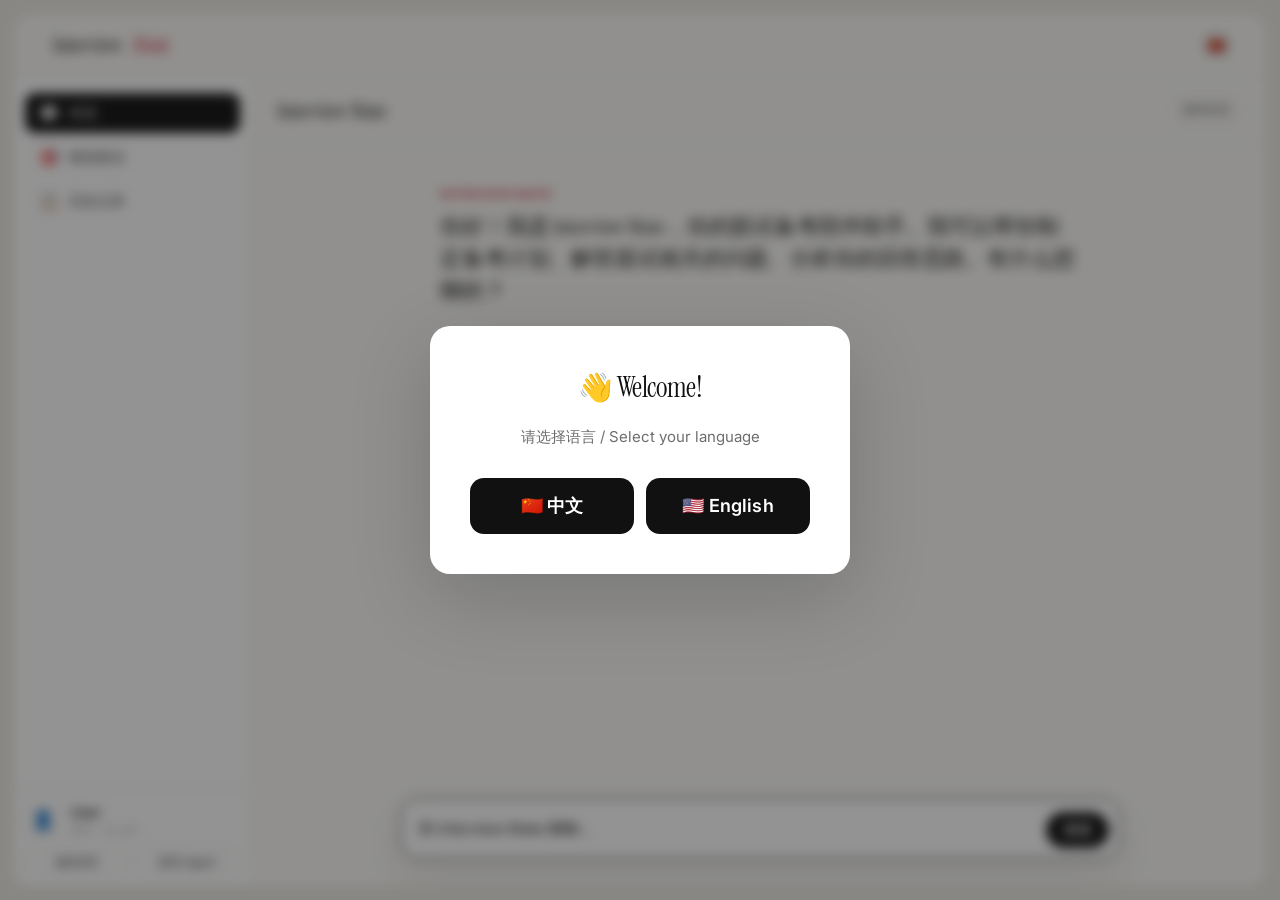
==== commit 1c5782d0: "fix: fix interview input layout - mic button height and textarea width - Make mic button 36x36 to ma" ====
--- a/frontend/index.html
+++ b/frontend/index.html
@@ -8,45 +8,87 @@
 <link rel="preconnect" href="https://fonts.gstatic.com" crossorigin>
 <link href="https://fonts.googleapis.com/css2?family=Instrument+Serif:ital@0;1&family=Inter:wght@400;500;600;700&display=swap" rel="stylesheet">
 <link rel="stylesheet" href="css/style.css">
-
-  <!-- Shared JS modules (ESM) -->
-  <script type="module" src="js/shared/config.js"></script>
-  <script type="module" src="js/shared/state.js"></script>
-  <script type="module" src="js/shared/storage.js"></script>
-  <script type="module" src="js/shared/i18n.js"></script>
-  <script type="module" src="js/shared/toast.js"></script>
+<script type="module" src="js/sidebar.js"></script>
 </head>
 <body>
 
 <div id="app">
 
 <header>
-  <!-- 点击 logo 回到欢迎页（仅当在面试中时有用） -->
-  <h1 onclick="if(state.isInterviewing)returnToSetup()">Interview <i>Mate</i></h1>
+  <h1>Interview <i>Mate</i></h1>
   <div class="nav">
-    <button id="langToggle" onclick="toggleLanguage()" title="切换语言" style="width:36px;height:36px;border:none;background:transparent;border-radius:50%;display:flex;align-items:center;justify-content:center;font-size:16px;color:var(--ink-3);cursor:pointer;transition:background .12s,color .12s;flex-shrink:0">🇨🇳</button>
-    <button id="settingsBtn" onclick="openSettings()" title="设置">⚙️</button>
-    <button class="btn btn-outline btn-sm" onclick="endInterview()" id="endBtn" style="display:none" data-i18n="btn.end_interview">结束面试</button>
+    <button id="langToggle" title="切换语言">🇨🇳</button>
   </div>
 </header>
 
 <div class="app-container">
 
-  <div class="sidebar">
-    <div class="chat-area">
-
-      <div class="messages" id="messages">
-
-        <!-- ============= 欢迎 / 设置页面 ============= -->
-        <div id="welcomeScreen">
-
+  <!-- ══════════════════════════════════════════ -->
+  <!-- 左侧导航菜单                          -->
+  <!-- ══════════════════════════════════════════ -->
+  <nav class="sidebar" id="sidebar">
+    <div class="nav-list">
+      <button class="nav-item active" data-view="chat">
+        <span class="nav-icon">💬</span>
+        <span class="nav-label" data-i18n="nav.chat">对话</span>
+      </button>
+      <button class="nav-item" data-view="interview">
+        <span class="nav-icon">🎯</span>
+        <span class="nav-label" data-i18n="nav.interview">模拟面试</span>
+      </button>
+      <button class="nav-item" data-view="history">
+        <span class="nav-icon">📋</span>
+        <span class="nav-label" data-i18n="nav.history">历史记录</span>
+      </button>
+    </div>
+
+    <div class="sidebar-footer">
+      <div class="sidebar-user">
+        <div class="user-avatar" id="sidebarAvatar">👤</div>
+        <div class="user-info">
+          <span class="user-name" id="sidebarUserName">User</span>
+          <span class="user-resume" id="sidebarResumeStatus" data-i18n="sidebar.resume_status">简历：未上传</span>
+        </div>
+      </div>
+      <div class="sidebar-actions">
+        <button class="btn btn-sm btn-outline" id="sidebarProfileBtn" data-i18n="sidebar.profile">编辑资料</button>
+        <button class="btn btn-sm btn-outline" id="sidebarAgentBtn" data-i18n="sidebar.agent">配置 Agent</button>
+      </div>
+    </div>
+  </nav>
+
+  <!-- ══════════════════════════════════════════ -->
+  <!-- 主内容区                              -->
+  <!-- ══════════════════════════════════════════ -->
+  <main class="content">
+
+    <!-- ── View 1: Main Agent 对话 ── -->
+    <div class="view-container" id="view-chat">
+      <div class="chat-header">
+        <h2 data-i18n="chat.title">Interview Mate</h2>
+        <button class="btn btn-outline btn-sm" id="clearChatBtn" data-i18n="chat.clear">清空对话</button>
+      </div>
+      <div class="messages" id="chatMessages"></div>
+      <div class="input-area" id="chatInputArea">
+        <div class="input-wrapper">
+          <textarea id="chatMessageInput" rows="1" placeholder="" data-i18n="chat.placeholder"></textarea>
+          <button class="send-btn" id="chatSendBtn" data-i18n="btn.send">发送</button>
+        </div>
+      </div>
+    </div>
+
+    <!-- ── View 2: 模拟面试 ── -->
+    <div class="view-container" id="view-interview" style="display:none">
+
+      <!-- 面试 Setup -->
+      <div id="interviewSetup">
+        <div class="messages" id="welcomeScreen">
           <div class="welcome-hero">
             <span class="eyebrow" data-i18n="welcome.eyebrow">Mock Interview</span>
             <h2 data-i18n="welcome.title" data-i18n-html="true">开启一场<br/>认真的<i>模拟面试</i>。</h2>
             <p data-i18n="welcome.desc">选择一位面试官，确定方向，然后开始一场拟真度极高的对话练习。每一轮都会被记录，并在结束时生成评估报告。</p>
           </div>
 
-          <!-- 步骤 01 — 选择面试官 -->
           <div class="setup-section">
             <div class="num">01</div>
             <div class="body">
@@ -56,42 +98,39 @@
             </div>
           </div>
 
-          <!-- 步骤 02 — 导师蒸馏 -->
           <div class="setup-section">
             <div class="num">02</div>
             <div class="body">
-              <h3 data-i18n="step.extract.title">蒸馏一位导师 <span style="color:var(--ink-4);font-weight:400;text-transform:none;letter-spacing:0;font-size:12px;margin-left:6px">可选</span></h3>
+              <h3><span data-i18n="step.extract.title">蒸馏一位导师</span> <span style="color:var(--ink-4);font-weight:400;text-transform:none;letter-spacing:0;font-size:12px;margin-left:6px">可选</span></h3>
               <p class="helper" data-i18n="step.extract.helper">输入导师姓名与所属机构，利用 AI 分析其论文和公开信息，自动生成专属面试官。</p>
               <div class="extract-form">
                 <input type="text" id="extractName" placeholder="" />
                 <input type="text" id="extractAffil" placeholder="" />
-                <button class="btn btn-outline btn-sm" onclick="extractPersona()" id="extractBtn" data-i18n="step.extract.btn">🎯 提取 Persona</button>
+                <button class="btn btn-outline btn-sm" id="extractBtn" data-i18n="step.extract.btn">🎯 提取 Persona</button>
               </div>
             </div>
           </div>
 
-          <!-- 步骤 03 — 个人简历（可选） -->
           <div class="setup-section">
             <div class="num">03</div>
             <div class="body">
-              <h3 data-i18n="step.resume.title">上传个人简历 <span style="color:var(--ink-4);font-weight:400;text-transform:none;letter-spacing:0;font-size:12px;margin-left:6px">可选</span></h3>
+              <h3><span data-i18n="step.resume.title">上传个人简历</span> <span style="color:var(--ink-4);font-weight:400;text-transform:none;letter-spacing:0;font-size:12px;margin-left:6px">可选</span></h3>
               <p class="helper" data-i18n="step.resume.helper">上传你的简历，面试官将会阅读并根据你的背景和经历进行针对性提问。</p>
               <div style="display:flex;gap:8px;align-items:center;flex-wrap:wrap">
-                <label class="btn btn-outline" style="cursor:pointer;display:inline-flex" data-i18n="step.resume.select_btn">
-                  📄 选择文件
-                  <input type="file" id="resumeFileInput" accept=".pdf,.txt,.md,.docx" style="display:none" onchange="handleResumeFile(event)" />
+                <label class="btn btn-outline resume-select-label" style="cursor:pointer;display:inline-flex">
+                  <span data-i18n="step.resume.select_btn">📄 选择文件</span>
+                  <input type="file" id="resumeFileInput" accept=".pdf,.txt,.md,.docx" style="display:none" />
                 </label>
                 <span id="resumeStatus" style="font-size:12.5px;color:var(--ink-3)" data-i18n="step.resume.not_uploaded">尚未上传</span>
               </div>
               <div id="resumeInfo" style="display:none;margin-top:4px">
                 <span style="font-size:12px;color:var(--ink-3)">已上传：</span>
                 <span id="resumeName" style="font-size:12px;font-weight:500;color:var(--ink)"></span>
-                <button class="btn btn-sm btn-outline" style="margin-left:8px;padding:2px 10px" onclick="deleteResume()" data-i18n="step.resume.delete_btn">删除</button>
+                <button class="btn btn-sm btn-outline resume-delete-btn" style="margin-left:8px;padding:2px 10px" data-i18n="step.resume.delete_btn">删除</button>
               </div>
             </div>
           </div>
 
-          <!-- 步骤 04 — 面试方向 -->
           <div class="setup-section">
             <div class="num">04</div>
             <div class="body">
@@ -132,51 +171,62 @@
           </div>
 
           <div class="cta-row">
-            <button class="btn" onclick="startInterview()" id="startBtn" data-i18n="btn.start">开始面试 →</button>
+            <button class="btn" id="startBtn" data-i18n="btn.start">开始面试 →</button>
             <span style="font-size:12.5px;color:var(--ink-4)" data-i18n="btn.shortcut">回车键发送回答 · 支持语音输入</span>
           </div>
-
-        </div>
-        <!-- /welcomeScreen -->
-
-      </div>
-      <!-- /messages -->
-
-      <!-- 聊天状态栏 -->
-      <div class="chat-status" id="chatStatus" style="display:none">
-        <span class="dot" id="statusDot"></span>
-        <span id="statusText">就绪</span>
-      </div>
-
-      <!-- 底部输入区 -->
-      <div class="input-area" id="inputArea" style="display:none">
-        <div class="input-wrapper">
-          <textarea id="messageInput" rows="1" placeholder="" disabled></textarea>
-          <div style="display:flex;align-items:center;flex-shrink:0">
-            <button class="mic-btn" id="micBtn" onclick="toggleMic()" title="语音输入" disabled>🎤</button>
-          </div>
-          <button class="send-btn" id="sendBtn" disabled onclick="sendMessage()" data-i18n="btn.send">发送</button>
-        </div>
-      </div>
-
-    </div>
-  </div>
-
-  </div>
-</div>
-
-<!-- ══════════════════════════════════════════ -->
-<!-- 弹窗 #0：语言选择（Language Selector）      -->
+        </div>
+      </div>
+
+      <!-- 面试进行中 -->
+      <div id="interviewActive" style="display:none">
+        <div class="messages" id="interviewMessages"></div>
+        <div class="chat-status" id="chatStatus">
+          <span class="dot" id="statusDot"></span>
+          <span id="statusText">就绪</span>
+        </div>
+        <div class="input-area" id="interviewInputArea">
+          <div class="input-wrapper">
+            <textarea id="messageInput" rows="1" placeholder="" disabled></textarea>
+            <button class="mic-btn" id="micBtn" title="语音输入" disabled>🎤</button>
+            <button class="send-btn" id="sendBtn" disabled data-i18n="btn.send">发送</button>
+          </div>
+        </div>
+        <div style="text-align:center;padding:16px">
+          <button class="btn btn-outline" id="endBtn" data-i18n="btn.end_interview">结束面试</button>
+        </div>
+      </div>
+    </div>
+
+    <!-- ── View 3: 历史记录 ── -->
+    <div class="view-container" id="view-history" style="display:none">
+      <div class="chat-header">
+        <h2 data-i18n="history.title">面试历史</h2>
+      </div>
+      <div class="messages">
+        <!-- 列表视图 -->
+        <div id="historyList"></div>
+        <!-- 详情视图 -->
+        <div id="historyDetail" style="display:none"></div>
+      </div>
+    </div>
+
+  </main>
+
+</div>
+</div>
+
+<!-- ══════════════════════════════════════════ -->
+<!-- 弹窗 #0：语言选择                        -->
 <!-- ══════════════════════════════════════════ -->
 <div class="modal-overlay" id="langModal">
   <div class="modal" style="max-width:420px;text-align:center">
     <h2 style="font-size:28px;margin-bottom:12px">👋 Welcome!</h2>
     <p style="font-size:15px;color:var(--ink-3);margin-bottom:28px" id="langPrompt">请选择语言 / Select your language</p>
     <div style="display:flex;gap:12px;">
-      <button class="btn" style="flex:1;padding:16px 24px;font-size:18px;font-weight:600;background:var(--ink);color:#fff;border:none;border-radius:14px;cursor:pointer" onclick="setLanguage('zh')">
+      <button class="btn" id="langZhBtn" style="flex:1;padding:16px 24px;font-size:18px;font-weight:600;background:var(--ink);color:#fff;border:none;border-radius:14px;cursor:pointer">
         🇨🇳 中文
       </button>
-      <button class="btn" style="flex:1;padding:16px 24px;font-size:18px;font-weight:600;background:var(--ink);color:#fff;border:none;border-radius:14px;cursor:pointer" onclick="setLanguage('en')">
+      <button class="btn" id="langEnBtn" style="flex:1;padding:16px 24px;font-size:18px;font-weight:600;background:var(--ink);color:#fff;border:none;border-radius:14px;cursor:pointer">
         🇺🇸 English
       </button>
     </div>
@@ -184,96 +234,33 @@
 </div>
 
 <!-- ══════════════════════════════════════════ -->
-<!-- 弹窗 #1：首次引导（Onboarding）            -->
-<!-- ══════════════════════════════════════════ -->
-<div class="modal-overlay" id="onboardingModal">
-  <div class="modal">
-    <h2 data-i18n="onboard.title">欢迎使用 Interview Mate</h2>
-    <p style="margin-bottom:24px" data-i18n="onboard.desc" data-i18n-html="true">
-      是否有相关的项目背景文件？例如「金融硕士项目」「管科博士项目」等。
-      <br/>上传后，面试官将根据你的项目背景进行针对性提问。
-    </p>
-    <div class="form-group">
-      <label data-i18n="onboard.upload_label">上传项目背景文件（PDF / TXT）</label>
-      <input type="file" id="onboardingFileInput" accept=".pdf,.txt,.md" onchange="handleOnboardingFile(event)" />
-      <div id="onboardingFileInfo" style="display:none;margin-top:10px">
-        <div class="file-info">
-          <span id="onboardingFileName"></span>
-          <button class="remove-file" onclick="clearOnboardingFile()" data-i18n="step.resume.delete_btn">移除</button>
-        </div>
-      </div>
-      <div class="skip-hint" data-i18n="onboard.skip_hint">💡 也可以跳过，稍后在 ⚙️ 设置中上传</div>
-    </div>
-    <div class="form-actions">
-      <button class="btn btn-outline" onclick="skipOnboarding()" data-i18n="onboard.skip">暂时跳过</button>
-      <button class="btn btn-primary" onclick="confirmOnboarding()" id="onboardingConfirmBtn" data-i18n="onboard.confirm">确认并开始使用</button>
-    </div>
-  </div>
-</div>
-
-<!-- ══════════════════════════════════════════ -->
-<!-- 弹窗 #2：设置（Settings）                  -->
-<!-- ══════════════════════════════════════════ -->
-<div class="modal-overlay" id="settingsModal">
-  <div class="modal">
-    <h2 data-i18n="settings.title">⚙️ 设置</h2>
-
-    <!-- 项目背景文件 -->
-    <div class="form-group">
-      <label data-i18n="settings.bg_file">项目背景文件</label>
-      <div id="settingsBgInfo">
-        <div style="font-size:13px;color:var(--ink-4);padding:10px 0" data-i18n="settings.bg_none">未上传背景文件</div>
-      </div>
-      <div style="margin-top:8px;display:flex;gap:8px;align-items:center">
-        <input type="file" id="settingsFileInput" accept=".pdf,.txt,.md" style="display:none" onchange="handleSettingsFile(event)" />
-        <button class="btn btn-outline btn-sm" onclick="document.getElementById('settingsFileInput').click()" data-i18n="settings.bg_upload">上传文件</button>
-        <button class="btn btn-outline btn-sm delete-btn" onclick="deleteBackgroundFile()" id="settingsDeleteBg" style="display:none" data-i18n="settings.bg_delete">删除文件</button>
-      </div>
-    </div>
-
-    <!-- 个人简历 -->
-    <div class="form-group">
-      <label data-i18n="settings.resume">个人简历</label>
-      <div id="settingsResumeInfo">
-        <div style="font-size:13px;color:var(--ink-4);padding:10px 0" data-i18n="settings.resume_none">未上传简历</div>
-      </div>
-      <div style="margin-top:8px;display:flex;gap:8px;align-items:center">
-        <input type="file" id="settingsResumeInput" accept=".pdf,.txt,.md,.docx" style="display:none" onchange="handleSettingsResume(event)" />
-        <button class="btn btn-outline btn-sm" onclick="document.getElementById('settingsResumeInput').click()" data-i18n="settings.resume_upload">上传简历</button>
-        <button class="btn btn-outline btn-sm delete-btn" onclick="deleteSettingsResume()" id="settingsDeleteResume" style="display:none" data-i18n="settings.resume_delete">删除简历</button>
-      </div>
-    </div>
-
-    <!-- 当前面试官 -->
-    <div class="form-group">
-      <label data-i18n="settings.persona">当前面试官</label>
-      <div id="settingsPersonaInfo" style="font-size:13px;color:var(--ink-3);padding:6px 0">
-        <span data-i18n="settings.persona_none">未选择面试官</span>
-      </div>
-    </div>
-
-    <div class="form-actions">
-      <button class="btn btn" onclick="closeSettings()" data-i18n="settings.close">关闭</button>
-    </div>
-  </div>
-</div>
-
-<!-- ══════════════════════════════════════════ -->
-<!-- 弹窗 #3：面试反馈报告                      -->
+<!-- 弹窗 #1：面试反馈报告                    -->
 <!-- ══════════════════════════════════════════ -->
 <div class="modal-overlay" id="feedbackModal">
   <div class="modal">
     <h2 data-i18n="feedback.title">面试评估报告</h2>
     <div class="feedback-content" id="feedbackContent" data-i18n="feedback.loading">加载中...</div>
     <div style="display:flex;gap:10px;margin-top:28px">
-      <button class="btn btn-outline" style="flex:1;justify-content:center" onclick="downloadSummary()" id="downloadSummaryBtn" data-i18n="feedback.download">📥 下载面试总结</button>
-      <button class="btn" style="flex:1;background:var(--ink);color:#fff;margin-top:0;width:auto" onclick="closeFeedback()" data-i18n="feedback.close">关闭并回到首页</button>
-    </div>
-  </div>
-</div>
-
-<!-- ══════════════════════════════════════════ -->
-<!-- 弹窗 #4：导师详情                          -->
+      <button class="btn btn-outline" style="flex:1;justify-content:center" id="downloadSummaryBtn" data-i18n="feedback.download">📥 下载面试总结</button>
+      <button class="btn feedback-close-btn" style="flex:1;background:var(--ink);color:#fff;margin-top:0;width:auto" data-i18n="feedback.close">关闭并回到首页</button>
+    </div>
+  </div>
+</div>
+
+<!-- ══════════════════════════════════════════ -->
+<!-- 弹窗 #2：报告生成中                      -->
+<!-- ══════════════════════════════════════════ -->
+<div class="modal-overlay" id="loadingModal">
+  <div class="modal" style="max-width:400px;text-align:center">
+    <div style="font-size:48px;margin-bottom:16px">⏳</div>
+    <h2 style="margin-bottom:8px" data-i18n="loading.title">报告生成中...</h2>
+    <p style="font-size:14px;color:var(--ink-3)" data-i18n="loading.desc">正在分析你的面试表现，请稍候</p>
+    <div class="spinner" style="margin:24px auto 0;width:24px;height:24px;border-width:3px"></div>
+  </div>
+</div>
+
+<!-- ══════════════════════════════════════════ -->
+<!-- 弹窗 #3：导师详情                        -->
 <!-- ══════════════════════════════════════════ -->
 <div class="modal-overlay" id="personaDetailModal">
   <div class="modal">
@@ -281,1088 +268,103 @@
     <div id="personaDetailContent">
       <div style="text-align:center;padding:40px;color:var(--ink-3)" data-i18n="detail.loading">加载中...</div>
     </div>
-    <button class="btn close-btn" onclick="closePersonaDetail()" data-i18n="detail.close">关闭</button>
-  </div>
-</div>
-
-<!-- ══════════════════════════════════════════ -->
-<!-- 弹窗 #5：报告生成中                       -->
-<!-- ══════════════════════════════════════════ -->
-<div class="modal-overlay" id="loadingModal">
-  <div class="modal" style="max-width:400px;text-align:center">
-    <div <script>
-// ══════════════════════════════════════════════════
-// 状态管理
-// ══════════════════════════════════════════════════
-
-const API = window.API;  // from js/shared/config.js
-
-// state now in js/shared/state.js (accessed via window.state)
-const state = window.state;
-
-// ══════════════════════════════════════════════════
-// 🌐 国际化（i18n）
-// ══════════════════════════════════════════════════
-
-// i18n now in js/shared/i18n.js (accessed via window._lang, window.t, etc.)
-// storage functions now in js/shared/storage.js (accessed via window.getStorage etc.)
-// ══════════════════════════════════════════════════
-// 初始化
-// ══════════════════════════════════════════════════
-
-async function init() {
-  // 先应用语言（设置 data-i18n 初始值）
-  applyLanguage();
-
-  await loadPersonas();
-  setupEventListeners();
-  setupSpeechInput();
-  await loadResumeStatus();
-
-  // 读取 localStorage 状态
-  const hasOnboarded = getStorage('hasOnboarded', false);
-  const lastPersonaId = getStorage('lastPersonaId', null);
-
-  // 显示语言选择弹窗，选完后继续
-  const langChosen = getStorage('langChosen', false);
-  if (!langChosen) {
-    setTimeout(() => {
-      document.getElementById('langModal').classList.add('show');
-    }, 300);
-    return;
-  }
-
-  // 如果尚未完成引导，显示引导弹窗
-  if (!hasOnboarded) {
-    setTimeout(() => openOnboarding(), 500);
-    return;
-  }
-
-  // 如果已经完成引导且有上次面试记录，自动进入面试界面
-  if (hasOnboarded && lastPersonaId) {
-    // 尝试恢复上次的面试官选择和方向
-    const lastField = getStorage('lastField', null);
-    state.personaId = lastPersonaId;
-
-    // 选中对应的面试官卡片
-    setTimeout(() => {
-      const cards = document.querySelectorAll('.persona-card');
-      let found = false;
-      cards.forEach(c => {
-        if (c.dataset.id === lastPersonaId) {
-          selectPersona(lastPersonaId, c);
-          found = true;
-        }
-      });
-      // 如果没找到（可能已被删除），选中第一个
-      if (!found) {
-        const first = cards[0];
-        if (first) selectPersona(first.dataset.id, first);
-      }
-
-      // 恢复方向选择
-      if (lastField) {
-        const fieldSelect = document.getElementById('fieldSelect');
-        const options = fieldSelect.options;
-        let fieldFound = false;
-        for (let i = 0; i < options.length; i++) {
-          if (options[i].value === lastField) {
-            fieldSelect.selectedIndex = i;
-            fieldFound = true;
-            break;
-          }
-        }
-        if (!fieldFound && lastField) {
-          // 自定义方向
-          fieldSelect.value = '其他（请自定义）';
-          document.getElementById('customField').value = lastField;
-        }
-        fieldSelect.dispatchEvent(new Event('change'));
-      }
-
-      // 只恢复选择，不自动开始——等用户点击「开始面试」按钮
-    }, 200);
-  }
-}
-
-// ══════════════════════════════════════════════════
-// 面试官加载与渲染
-// ══════════════════════════════════════════════════
-
-async function loadPersonas() {
-  try {
-    const res = await fetch(`${API}/api/personas?language=${getLanguage()}`);
-    const data = await res.json();
-    renderPersonas(data.personas);
-  } catch(e) {
-    console.error('加载面试官列表失败', e);
-    // 兜底数据（使用 t() 函数以支持语言切换）
-    renderPersonas({
-      strict: { id:'strict', name: getLanguage() === 'en' ? 'Strict' : '严厉型', description: getLanguage() === 'en' ? 'Demanding and detail-oriented, not easily impressed' : '要求严格，喜欢追问细节', type:'general', avatar_emoji:'😤' },
-      gentle: { id:'gentle', name: getLanguage() === 'en' ? 'Gentle' : '温和型', description: getLanguage() === 'en' ? 'Encouraging and supportive, offers hints when stuck' : '鼓励式引导，会给出提示', type:'general', avatar_emoji:'😊' },
-      probing: { id:'probing', name: getLanguage() === 'en' ? 'Probing' : '追问型', description: getLanguage() === 'en' ? 'Follow-up questions drill deep into knowledge' : '层层深入，测试知识深度', type:'general', avatar_emoji:'🔍' },
-      socratic: { id:'socratic', name: getLanguage() === 'en' ? 'Socratic' : '苏格拉底型', description: getLanguage() === 'en' ? 'Uses counter-questions to guide self-discovery' : '通过反问引导思考', type:'general', avatar_emoji:'🧠' }
-    });
-  }
-}
-
-function renderPersonas(personas) {
-  const container = document.getElementById('personaList');
-  container.innerHTML = '';
-
-  // 分组：通用 + 提取的
-  const general = [];
-  const extracted = [];
-  Object.values(personas).forEach(p => {
-    if (p.type === 'extracted') extracted.push(p);
-    else general.push(p);
-  });
-
-  // 通用面试官
-  if (general.length) {
-    const divider = document.createElement('div');
-    divider.className = 'section-divider';
-    divider.textContent = t('persona.general');
-    container.appendChild(divider);
-    general.forEach(p => container.appendChild(createPersonaCard(p, false)));
-  }
-
-  // 已提取的导师
-  if (extracted.length) {
-    const divider = document.createElement('div');
-    divider.className = 'section-divider';
-    divider.textContent = t('persona.extracted');
-    container.appendChild(divider);
-    extracted.forEach(p => container.appendChild(createPersonaCard(p, true)));
-  }
-
-  // 默认选中第一个
-  const first = container.querySelector('.persona-card');
-  if (first) selectPersona(first.dataset.id, first);
-}
-
-function createPersonaCard(p, isExtracted) {
-  const card = document.createElement('div');
-  card.className = 'persona-card';
-  card.dataset.id = p.id;
-  card.dataset.type = isExtracted ? 'extracted' : 'general';
-  card.dataset.researchAreas = isExtracted ? JSON.stringify(p.research_areas || []) : '[]';
-  card.innerHTML = `
-    <div class="emoji">${p.avatar_emoji || '🎭'}</div>
-    <div class="info">
-      <div class="name">${p.name}</div>
-      <div class="desc">${p.description || ''}</div>
-      ${isExtracted
-        ? `<div class="tag">🎓 ${(p.research_areas||[]).join(' · ')}</div>`
-        : `<span class="tag">${t('persona.general_tag')}</span>`
-      }
-    </div>
-    ${isExtracted ? `
-      <div style="display:flex;flex-direction:column;gap:4px;flex-shrink:0">
-        <button class="btn btn-sm btn-outline" style="padding:4px 8px;font-size:11px" onclick="event.stopPropagation();viewPersonaDetail('${p.id}')">📋</button>
-        <button class="btn btn-sm btn-outline" style="padding:4px 8px;font-size:11px;color:var(--strict);border-color:#fecaca" onclick="event.stopPropagation();deletePersona('${p.id}', '${p.name}')">🗑️</button>
-      </div>
-    ` : ''}
-  `;
-  card.onclick = () => selectPersona(p.id, card);
-  return card;
-}
-function selectPersona(id, el) {
-  document.querySelectorAll('.persona-card').forEach(c => c.classList.remove('active'));
-  if (el) el.classList.add('active');
-  state.personaId = id;
-  state.personaName = el ? el.querySelector('.name').textContent : id;
-
-  // 处理面试方向下拉：如果是已蒸馏的导师，显示并自动选中"该教授自身专业"
-  const fieldSelect = document.getElementById('fieldSelect');
-  const profOption = fieldSelect.querySelector('option[value="__professor_field__"]');
-  const isExtracted = el && el.dataset.type === 'extracted';
-
-  if (isExtracted && profOption) {
-    profOption.style.display = 'block';
-    try {
-      state.currentResearchAreas = JSON.parse(el.dataset.researchAreas || '[]');
-    } catch(e) {
-      state.currentResearchAreas = [];
-    }
-    fieldSelect.value = '__professor_field__';
-  } else if (profOption) {
-    profOption.style.display = 'none';
-    state.currentResearchAreas = [];
-    if (fieldSelect.value === '__professor_field__') {
-      fieldSelect.selectedIndex = 1;
-    }
-  }
-
-  fieldSelect.dispatchEvent(new Event('change'));
-}
-
-function setupEventListeners() {
-  const fieldSelect = document.getElementById('fieldSelect');
-  const customField = document.getElementById('customField');
-  fieldSelect.addEventListener('change', () => {
-    customField.style.display = fieldSelect.value === '其他（请自定义）' ? 'block' : 'none';
-    if (fieldSelect.value === '__professor_field__') {
-      customField.style.display = 'none';
-    }
-  });
-
-  // 回车发送
-  document.getElementById('messageInput').addEventListener('keydown', (e) => {
-    if (e.key === 'Enter' && !e.shiftKey) {
-      e.preventDefault();
-      sendMessage();
-    }
-  });
-}
-
-// ══════════════════════════════════════════════════
-// Persona Extraction (导师蒸馏)
-// ══════════════════════════════════════════════════
-
-async function extractPersona() {
-  const name = document.getElementById('extractName').value.trim();
-  const affiliation = document.getElementById('extractAffil').value.trim();
-  if (!name) { showToast(t('extract.no_name'), 'error'); return; }
-
-  const btn = document.getElementById('extractBtn');
-  btn.disabled = true;
-  btn.textContent = t('extract.loading');
-
-  try {
-    const res = await fetch(`${API}/api/personas/extract`, {
-      method: 'POST',
-      headers: { 'Content-Type': 'application/json' },
-      body: JSON.stringify({ name, affiliation, language: getLanguage() })
-    });
-    const data = await res.json();
-    if (!res.ok) throw new Error(data.detail || t('extract.fail'));
-    const p = data.persona;
-    state.extractedPersonas[p.id] = p;
-
-    showToast(t('extract.success', { name: p.name }), 'success');
-    await loadPersonas();
-    state.extractedPersonas[p.id] = p;
-
-    alert(t('extract.alert', { name: p.name }));
-    await loadPersonas();
-
-    // 选中刚提取的
-    setTimeout(() => {
-      const cards = document.querySelectorAll('.persona-card');
-      cards.forEach(c => {
-        if (c.dataset.id === p.id) selectPersona(p.id, c);
-      });
-    }, 100);
-  } catch(e) {
-    showToast(t('extract.fail') + e.message, 'error');
-  } finally {
-    btn.disabled = false;
-    btn.textContent = t('step.extract.btn');
-  }
-}
-
-// ══════════════════════════════════════════════════
-// Persona 详情
-// ══════════════════════════════════════════════════
-
-async function viewPersonaDetail(id) {
-  const modal = document.getElementById('personaDetailModal');
-  const content = document.getElementById('personaDetailContent');
-  content.innerHTML = '<div style="text-align:center;padding:40px;color:var(--ink-3)">⏳ ' + t('detail.loading') + '</div>';
-  modal.classList.add('show');
-
-  try {
-    let p = state.extractedPersonas[id];
-    if (!p) {
-      const res = await fetch(`${API}/api/personas/${id}?language=${getLanguage()}`);
-      const data = await res.json();
-      p = data.persona;
-    }
-
-    content.innerHTML = `
-      <div style="display:flex;align-items:center;gap:16px;margin-bottom:20px;padding-bottom:16px;border-bottom:1px solid var(--line)">
-        <div style="font-size:48px">🎓</div>
-        <div>
-          <div style="font-size:20px;font-weight:700">${p.name}</div>
-          <div style="color:var(--ink-3);font-size:14px">${p.title || t('detail.professor')} ${t('detail.at')} ${p.affiliation}</div>
-        </div>
-      </div>
-
-      <table style="width:100%;border-collapse:collapse">
-        <tr>
-          <td style="padding:10px 12px;font-weight:600;width:100px;vertical-align:top;color:var(--ink-3)">${t('detail.research_areas')}</td>
-          <td style="padding:10px 12px">${(p.research_areas || []).map(r => `<span style="display:inline-block;background:var(--paper);border:1px solid var(--line);padding:3px 10px;border-radius:12px;margin:2px 4px 2px 0;font-size:13px;color:var(--ink-2)">${r}</span>`).join('')}</td>
-        </tr>
-        <tr><td colspan="2" style="border-bottom:1px solid var(--line)"></td></tr>
-        <tr>
-          <td style="padding:10px 12px;font-weight:600;vertical-align:top;color:var(--ink-3)">${t('detail.research_style')}</td>
-          <td style="padding:10px 12px;color:var(--ink-2)">${p.research_style || t('detail.analyzing')}</td>
-        </tr>
-        <tr><td colspan="2" style="border-bottom:1px solid var(--line)"></td></tr>
-        <tr>
-          <td style="padding:10px 12px;font-weight:600;vertical-align:top;color:var(--ink-3)">${t('detail.teaching_style')}</td>
-          <td style="padding:10px 12px;color:var(--ink-2)">${p.teaching_style || t('detail.analyzing')}</td>
-        </tr>
-        <tr><td colspan="2" style="border-bottom:1px solid var(--line)"></td></tr>
-        <tr>
-          <td style="padding:10px 12px;font-weight:600;vertical-align:top;color:var(--ink-3)">${t('detail.traits')}</td>
-          <td style="padding:10px 12px">${(p.personality_traits || []).map(t => `<span style="display:inline-block;background:#FEF3C7;border:1px solid #FDE68A;padding:3px 10px;border-radius:12px;margin:2px 4px 2px 0;font-size:13px;color:#92400E">${t}</span>`).join('')}</td>
-        </tr>
-        <tr><td colspan="2" style="border-bottom:1px solid var(--line)"></td></tr>
-        <tr>
-          <td style="padding:10px 12px;font-weight:600;vertical-align:top;color:var(--ink-3)">${t('detail.questions')}</td>
-          <td style="padding:10px 12px">
-            <ol style="margin:0;padding-left:20px;font-size:13px">
-              ${(p.typical_questions || []).map(q => `<li style="margin-bottom:4px;color:var(--ink-2)">${q}</li>`).join('')}
-            </ol>
-          </td>
-        </tr>
-      </table>
-
-      <details style="margin-top:20px">
-        <summary style="cursor:pointer;font-size:13px;color:var(--ink-4)">${t('detail.llm_prompt')}</summary>
-        <pre style="background:var(--paper);padding:12px;border-radius:8px;font-size:12px;margin-top:8px;white-space:pre-wrap;word-break:break-word;color:var(--ink-2)">${(p.style_prompt || '').replace(/</g, '&lt;').replace(/>/g, '&gt;')}</pre>
-      </details>
-    `;
-  } catch(e) {
-    content.innerHTML = `<div style="text-align:center;padding:40px;color:var(--red)">${t('detail.load_fail')}${e.message}</div>`;
-  }
-}
-
-function closePersonaDetail() {
-  document.getElementById('personaDetailModal').classList.remove('show');
-}
-
-// ══════════════════════════════════════════════════
-// 个人简历上传
-// ══════════════════════════════════════════════════
-
-function handleResumeFile(event) {
-  const file = event.target.files[0];
-  if (!file) return;
-  uploadResume(file);
-}
-
-async function uploadResume(file) {
-  const status = document.getElementById('resumeStatus');
-  status.textContent = '⏳ 上传中...';
-
-  const formData = new FormData();
-  formData.append('file', file);
-
-  try {
-    const res = await fetch(`${API}/api/resume/upload`, {
-      method: 'POST',
-      body: formData
-    });
-    if (!res.ok) {
-      const err = await res.json();
-      throw new Error(err.detail || '上传失败');
-    }
-    const data = await res.json();
-
-    document.getElementById('resumeStatus').textContent = getLanguage() === 'en' ? '✅ Uploaded' : '✅ 已上传';
-    document.getElementById('resumeName').textContent = data.filename;
-    document.getElementById('resumeInfo').style.display = '';
-    showToast(t('toast.resume_success'), 'success');
-  } catch (e) {
-    document.getElementById('resumeStatus').textContent = '❌ ' + (getLanguage() === 'en' ? 'Upload failed' : '上传失败');
-    showToast(t('toast.upload_fail') + e.message, 'error');
-  }
-}
-
-async function deleteResume() {
-  try {
-    const res = await fetch(`${API}/api/resume`, { method: 'DELETE' });
-    if (!res.ok) throw new Error(t('toast.resume_delete_fail'));
-    document.getElementById('resumeStatus').textContent = t('step.resume.not_uploaded');
-    document.getElementById('resumeInfo').style.display = 'none';
-    document.getElementById('resumeFileInput').value = '';
-    showToast(t('settings.resume_deleted'), 'success');
-  } catch (e) {
-    showToast(t('toast.delete_fail') + e.message, 'error');
-  }
-}
-
-async function loadResumeStatus() {
-  try {
-    const res = await fetch(`${API}/api/resume`);
-    const data = await res.json();
-    if (data.has_resume) {
-      document.getElementById('resumeStatus').textContent = '✅ 已上传';
-      document.getElementById('resumeName').textContent = data.filename;
-      document.getElementById('resumeInfo').style.display = '';
-    }
-  } catch (e) {
-    // 忽略
-  }
-}
-
-// ══════════════════════════════════════════════════
-// 删除导师
-// ══════════════════════════════════════════════════
-
-async function deletePersona(id, name) {
-  if (!confirm(t('confirm.delete_persona', { name }))) return;
-  try {
-    const res = await fetch(`${API}/api/personas/${id}`, { method: 'DELETE' });
-    if (!res.ok) {
-      const data = await res.json();
-      throw new Error(data.detail || t('toast.delete_fail'));
-    }
-    showToast(t('confirm.delete_persona_done', { name }), 'success');
-    await loadPersonas();
-    if (state.personaId === id) {
-      state.personaId = null;
-      const firstCard = document.querySelector('.persona-card');
-      if (firstCard) selectPersona(firstCard.dataset.id, firstCard);
-    }
-  } catch(e) {
-    showToast('❌ 删除失败: ' + e.message, 'error');
-  }
-}
-
-// toast now in js/shared/toast.js (accessed via window.showToast)
-
-
-// ══════════════════════════════════════════════════
-// 首次引导弹窗（Onboarding）
-// ══════════════════════════════════════════════════
-
-function openOnboarding() {
-  document.getElementById('onboardingModal').classList.add('show');
-}
-
-function closeOnboarding() {
-  document.getElementById('onboardingModal').classList.remove('show');
-}
-
-/**
- * 处理引导弹窗中的文件选择
- */
-function handleOnboardingFile(event) {
-  const file = event.target.files[0];
-  if (!file) return;
-
-  state.backgroundFile = file;
-  document.getElementById('onboardingFileName').textContent = '📄 ' + file.name;
-  document.getElementById('onboardingFileInfo').style.display = 'block';
-}
-
-function clearOnboardingFile() {
-  state.backgroundFile = null;
-  document.getElementById('onboardingFileInput').value = '';
-  document.getElementById('onboardingFileInfo').style.display = 'none';
-}
-
-/**
- * 跳过引导
- */
-function skipOnboarding() {
-  // 标记已引导
-  setStorage('hasOnboarded', true);
-  closeOnboarding();
-  showToast(t('onboard.skipped'), 'success');
-}
-
-/**
- * 确认引导（可能上传文件或跳过）
- */
-async function confirmOnboarding() {
-  // 如果有选文件，上传到后端
-  if (state.backgroundFile) {
-    try {
-      const formData = new FormData();
-      formData.append('file', state.backgroundFile);
-      const res = await fetch(`${API}/api/background/upload`, {
-        method: 'POST',
-        body: formData
-      });
-      if (!res.ok) {
-        const err = await res.json();
-        throw new Error(err.detail || t('toast.upload_fail'));
-      }
-      const data = await res.json();
-      state.backgroundFileName = data.filename;
-      showToast(t('onboard.uploaded') + data.filename, 'success');
-    } catch(e) {
-      showToast(t('toast.upload_fail') + e.message, 'error');
-    }
-  }
-
-  // 标记已引导
-  setStorage('hasOnboarded', true);
-  closeOnboarding();
-}
-
-// ══════════════════════════════════════════════════
-// 设置弹窗
-// ══════════════════════════════════════════════════
-
-function openSettings() {
-  // 刷新背景文件信息
-  updateSettingsUI();
-  document.getElementById('settingsModal').classList.add('show');
-}
-
-function closeSettings() {
-  document.getElementById('settingsModal').classList.remove('show');
-}
-
-/**
- * 更新设置弹窗中的信息
- */
-async function updateSettingsUI() {
-  // 1. 背景文件信息
-  try {
-    const res = await fetch(`${API}/api/background`);
-    const data = await res.json();
-    const bgInfo = document.getElementById('settingsBgInfo');
-    const deleteBtn = document.getElementById('settingsDeleteBg');
-
-    if (data.has_background) {
-      bgInfo.innerHTML = `<div class="file-info"><span>📄 ${data.filename}</span><span style="color:var(--ink-4);font-size:12px">(${data.text_length} 字符)</span></div>`;
-      deleteBtn.style.display = 'inline-block';
-    } else {
-      bgInfo.innerHTML = '<div style="font-size:13px;color:var(--ink-4);padding:10px 0">' + t('settings.bg_none') + '</div>';
-      deleteBtn.style.display = 'none';
-    }
-  } catch(e) {
-    document.getElementById('settingsBgInfo').innerHTML = '<div style="font-size:13px;color:var(--ink-4);padding:10px 0">' + t('settings.query_fail') + '</div>';
-  }
-
-  // 2. 面试官信息
-  const personaInfo = document.getElementById('settingsPersonaInfo');
-  if (state.personaId) {
-    const activeCard = document.querySelector('.persona-card.active');
-    if (activeCard) {
-      const name = activeCard.querySelector('.name').textContent;
-      personaInfo.innerHTML = `<span class="bg-badge">${name}</span>`;
-    } else {
-      personaInfo.innerHTML = `<span style="font-size:13px;color:var(--ink-3)">${state.personaId}</span>`;
-    }
-  } else {
-    personaInfo.innerHTML = '<span style="font-size:13px;color:var(--ink-4)">' + t('settings.persona_none') + '</span>';
-  }
-
-  // 3. 简历信息
-  try {
-    const res = await fetch(`${API}/api/resume`);
-    const data = await res.json();
-    const resumeInfo = document.getElementById('settingsResumeInfo');
-    const deleteBtn = document.getElementById('settingsDeleteResume');
-
-    if (data.has_resume) {
-      resumeInfo.innerHTML = `<div class="file-info"><span>📄 ${data.filename}</span><span style="color:var(--ink-4);font-size:12px">(${data.text_length} ${getLanguage() === 'en' ? 'chars' : '字符'})</span></div>`;
-      deleteBtn.style.display = 'inline-block';
-    } else {
-      resumeInfo.innerHTML = '<div style="font-size:13px;color:var(--ink-4);padding:10px 0">' + t('settings.resume_none') + '</div>';
-      deleteBtn.style.display = 'none';
-    }
-  } catch(e) {
-    document.getElementById('settingsResumeInfo').innerHTML = '<div style="font-size:13px;color:var(--ink-4);padding:10px 0">' + t('settings.query_fail') + '</div>';
-  }
-}
-
-/**
- * 处理设置弹窗中的文件选择
- */
-async function handleSettingsFile(event) {
-  const file = event.target.files[0];
-  if (!file) return;
-
-  const formData = new FormData();
-  formData.append('file', file);
-
-  try {
-    const res = await fetch(`${API}/api/background/upload`, {
-      method: 'POST',
-      body: formData
-    });
-    if (!res.ok) {
-      const err = await res.json();
-      throw new Error(err.detail || '上传失败');
-    }
-    const data = await res.json();
-    state.backgroundFileName = data.filename;
-    showToast(t('settings.bg_success') + data.filename, 'success');
-    updateSettingsUI();
-  } catch(e) {
-    showToast(t('toast.upload_fail') + e.message, 'error');
-  }
-
-  event.target.value = ''; // 重置 input
-}
-
-/**
- * 删除背景文件
- */
-async function deleteBackgroundFile() {
-  if (!confirm(t('settings.bg_confirm_delete'))) return;
-  try {
-    const res = await fetch(`${API}/api/background`, { method: 'DELETE' });
-    if (!res.ok) throw new Error(t('toast.delete_fail'));
-    state.backgroundFileName = null;
-    showToast(t('settings.bg_deleted'), 'success');
-    updateSettingsUI();
-  } catch(e) {
-    showToast(t('toast.delete_fail') + e.message, 'error');
-  }
-}
-
-// ── 设置弹窗：简历操作 ──────────────────────────
-
-async function handleSettingsResume(event) {
-  const file = event.target.files[0];
-  if (!file) return;
-
-  const formData = new FormData();
-  formData.append('file', file);
-
-  try {
-    const res = await fetch(`${API}/api/resume/upload`, {
-      method: 'POST',
-      body: formData
-    });
-    if (!res.ok) {
-      const err = await res.json();
-      throw new Error(err.detail || t('toast.upload_fail'));
-    }
-    showToast(t('settings.resume_success'), 'success');
-    updateSettingsUI();
-  } catch (e) {
-    showToast(t('toast.upload_fail') + e.message, 'error');
-  }
-}
-
-async function deleteSettingsResume() {
-  if (!confirm(t('settings.resume_confirm_delete'))) return;
-  try {
-    const res = await fetch(`${API}/api/resume`, { method: 'DELETE' });
-    if (!res.ok) throw new Error(t('toast.resume_delete_fail'));
-    showToast(t('settings.resume_deleted'), 'success');
-    updateSettingsUI();
-  } catch(e) {
-    showToast(t('toast.delete_fail') + e.message, 'error');
-  }
-}
-
-// ══════════════════════════════════════════════════
-// 面试流程
-// ══════════════════════════════════════════════════
-
-async function startInterview() {
-  if (!state.personaId) { alert(t('error.select_persona')); return; }
-
-  const fieldSelect = document.getElementById('fieldSelect');
-  const customField = document.getElementById('customField');
-  
-  if (fieldSelect.value === '__professor_field__') {
-    state.field = state.currentResearchAreas.length > 0
-      ? state.currentResearchAreas.join(' / ')
-      : '人工智能';
-  } else {
-    state.field = fieldSelect.value === '其他（请自定义）' ? customField.value.trim() : fieldSelect.value;
-  }
-  if (!state.field) { alert(t('error.select_field')); return; }
-
-  // 保存到 localStorage（用于下次自动恢复）
-  setStorage('lastPersonaId', state.personaId);
-  setStorage('lastField', state.field);
-
-  const btn = document.getElementById('startBtn');
-  btn.disabled = true;
-  btn.textContent = t('btn.wait_connect');
-
-  try {
-    // 构建请求体，如果有背景文件则携带 content
-    const body = {
-      persona_id: state.personaId,
-      field: state.field,
-      language: getLanguage()
-    };
-
-    // 从后端获取背景文件内容
-    try {
-      const bgRes = await fetch(`${API}/api/background`);
-      const bgData = await bgRes.json();
-      if (bgData.has_background) {
-        // 后端会在 start_interview 中自动读取，所以这里不需要传 background 字段
-        // 但为了显式控制，也尝试传入
-      }
-    } catch(e) {}
-
-    const res = await fetch(`${API}/api/interview/start`, {
-      method: 'POST',
-      headers: { 'Content-Type': 'application/json' },
-      body: JSON.stringify(body)
-    });
-    const data = await res.json();
-    if (data.error) { throw new Error(data.error); }
-
-    state.sessionId = data.session_id;
-    state.isInterviewing = true;
-
-    // 切换 UI
-    document.getElementById('welcomeScreen').style.display = 'none';
-    document.getElementById('chatStatus').style.display = 'flex';
-    document.getElementById('inputArea').style.display = 'flex';
-    document.getElementById('endBtn').style.display = 'inline-block';
-    document.getElementById('startBtn').textContent = t('btn.new_interview');
-
-    updateStatus(t('status.interviewing'), 'dot');
-
-    setInputEnabled(true);
-    document.getElementById('messageInput').focus();
-
-    // 显示第一个问题
-    addMessage('interviewer', data.question);
-  } catch(e) {
-    alert(t('error.start_fail') + e.message);
-  } finally {
-    btn.disabled = false;
-    if (!state.isInterviewing) btn.textContent = '▶ ' + (getLanguage() === 'en' ? 'Start Interview' : '开始面试');
-  }
-}
-
-async function sendMessage() {
-  const input = document.getElementById('messageInput');
-  const text = input.value.trim();
-  if (!text || !state.sessionId) return;
-
-  input.value = '';
-  addMessage('candidate', text);
-
-  // 禁用输入
-  setInputEnabled(false);
-  updateStatus(t('status.thinking'), 'pending');
-
-  try {
-    const res = await fetch(`${API}/api/interview/respond`, {
-      method: 'POST',
-      headers: { 'Content-Type': 'application/json' },
-      body: JSON.stringify({ session_id: state.sessionId, message: text })
-    });
-    const data = await res.json();
-    if (data.error) throw new Error(data.error);
-
-    addMessage('interviewer', data.question);
-    updateStatus(t('status.interviewing'), 'dot');
-  } catch(e) {
-    addMessage('interviewer', `${t('msg.error_prefix')}${e.message}${t('msg.error_retry')}`);
-  } finally {
-    setInputEnabled(true);
-    input.focus();
-  }
-}
-
-async function endInterview() {
-  if (!state.sessionId) return;
-  if (!confirm(t('confirm.end_interview'))) return;
-
-  setInputEnabled(false);
-  updateStatus(t('status.generating'), 'pending');
-
-  // 显示加载弹窗
-  document.getElementById('loadingModal').classList.add('show');
-
-  try {
-    const res = await fetch(`${API}/api/interview/end`, {
-      method: 'POST',
-      headers: { 'Content-Type': 'application/json' },
-      body: JSON.stringify({ session_id: state.sessionId })
-    });
-    const data = await res.json();
-    if (data.error) throw new Error(data.error);
-
-    // 隐藏加载弹窗，显示反馈弹窗
-    document.getElementById('loadingModal').classList.remove('show');
-    showFeedback(data.feedback);
-    goToWelcomeScreen();
-  } catch(e) {
-    document.getElementById('loadingModal').classList.remove('show');
-    alert(t('error.generating') + e.message);
-    goToWelcomeScreen();
-  }
-
-  state.isInterviewing = false;
-  state.sessionId = null;
-  document.getElementById('endBtn').style.display = 'none';
-  document.getElementById('inputArea').style.display = 'none';
-  document.getElementById('chatStatus').style.display = 'none';
-  document.getElementById('startBtn').textContent = '▶ ' + (getLanguage() === 'en' ? 'Start Interview' : '开始面试');
-}
-
-/**
- * 从面试界面回到欢迎页（点击 logo）
- */
-function returnToSetup() {
-  if (!state.isInterviewing) return;
-
-  if (!confirm(t('confirm.exit_interview'))) return;
-
-  state.isInterviewing = false;
-  // 不清除 sessionId，这样数据还在，但用户回到欢迎页
-  document.getElementById('welcomeScreen').style.display = '';
-  document.getElementById('chatStatus').style.display = 'none';
-  document.getElementById('inputArea').style.display = 'none';
-  document.getElementById('endBtn').style.display = 'none';
-  document.getElementById('startBtn').textContent = '▶ ' + (getLanguage() === 'en' ? 'Start Interview' : '开始面试');
-
-  // 清空消息列表（保留欢迎页）
-  const messages = document.getElementById('messages');
-  const welcome = document.getElementById('welcomeScreen');
-  // 只清除 welcome 之外的消息
-  Array.from(messages.children).forEach(child => {
-    if (child !== welcome && child.id !== 'welcomeScreen') {
-      child.remove();
-    }
-  });
-  welcome.style.display = '';
-}
-
-// ══════════════════════════════════════════════════
-// UI 辅助函数
-// ══════════════════════════════════════════════════
-
-function addMessage(role, text) {
-  const container = document.getElementById('messages');
-  const msg = document.createElement('div');
-  msg.className = `message ${role}`;
-
-  const base = role === 'interviewer' ? (state.personaName ? t('msg.interviewer_with') + state.personaName : t('msg.interviewer')) : t('msg.you');
-
-  msg.innerHTML = `
-    <div class="bubble">
-      <div class="label">${base}</div>
-      ${text}
-    </div>
-  `;
-  container.appendChild(msg);
-  container.scrollTop = container.scrollHeight;
-}
-
-function setInputEnabled(enabled) {
-  document.getElementById('messageInput').disabled = !enabled;
-  document.getElementById('sendBtn').disabled = !enabled;
-  document.getElementById('micBtn').disabled = !enabled;
-}
-
-function updateStatus(text, dotClass) {
-  document.getElementById('statusText').textContent = text;
-  const dot = document.getElementById('statusDot');
-  dot.className = 'dot' + (dotClass ? ' ' + dotClass : '');
-}
-
-let _lastFeedback = '';  // 缓存最后一份面试反馈，供下载使用
-
-function showFeedback(feedback) {
-  _lastFeedback = feedback;
-  document.getElementById('feedbackContent').textContent = feedback;
-  document.getElementById('feedbackModal').classList.add('show');
-}
-
-function closeFeedback() {
-  document.getElementById('feedbackModal').classList.remove('show');
-  // 关闭弹窗后回到欢迎页
-  goToWelcomeScreen();
-}
-
-function downloadSummary() {
-  if (!_lastFeedback) {
-    showToast(t('feedback.no_data'), 'error');
-    return;
-  }
-
-  // 构建下载内容
-  const now = new Date();
-  const timestamp = now.toLocaleString(getLanguage() === 'en' ? 'en-US' : 'zh-CN', { timeZone: 'Asia/Shanghai' });
-  const content = `${t('download.header')}\n\n` +
-    `${t('download.date')}${timestamp}\n` +
-    `${t('download.interviewer')}${state.personaName || t('download.unknown')}\n` +
-    `${t('download.field')}${state.field || t('download.unknown')}\n` +
-    `${'='.repeat(40)}\n\n` +
-    `${_lastFeedback}`;
-
-  // 生成并下载文件
-  const blob = new Blob([content], { type: 'text/plain;charset=utf-8' });
-  const url = URL.createObjectURL(blob);
-  const a = document.createElement('a');
-  a.href = url;
-  const dateStr = now.toISOString().slice(0, 10);
-  a.download = `interview-report-${dateStr}.txt`;
-  document.body.appendChild(a);
-  a.click();
-  document.body.removeChild(a);
-  URL.revokeObjectURL(url);
-
-  showToast(t('toast.downloaded'), 'success');
-}
-
-/**
- * 回到欢迎页，清空聊天消息
- */
-function goToWelcomeScreen() {
-  document.getElementById('welcomeScreen').style.display = '';
-  document.getElementById('chatStatus').style.display = 'none';
-  document.getElementById('inputArea').style.display = 'none';
-  document.getElementById('endBtn').style.display = 'none';
-  document.getElementById('startBtn').textContent = '▶ ' + (getLanguage() === 'en' ? 'Start Interview' : '开始面试');
-
-  // 清空所有聊天消息（保留欢迎页）
-  const messages = document.getElementById('messages');
-  const welcome = document.getElementById('welcomeScreen');
-  Array.from(messages.children).forEach(child => {
-    if (child !== welcome && child.id !== 'welcomeScreen') {
-      child.remove();
-    }
-  });
-  welcome.style.display = '';
-}
-
-// ══════════════════════════════════════════════════
-// 语音输入（STT）
-// ══════════════════════════════════════════════════
-
-let mediaRecorder = null;
-let recordingStream = null;
-let isRecording = false;
-
-function setupSpeechInput() {
-  // Always uses backend Baidu STT API — no mode switching
-  document.getElementById('micBtn').title = getLanguage() === 'en' ? 'Record audio' : '录制语音';
-}
-
-function toggleMic() {
-  if (isRecording) {
-    stopRecording();
-  } else {
-    startRecording();
-  }
-}
-
-async function startRecording() {
-  const micBtn = document.getElementById('micBtn');
-
-  // MediaRecorder → Baidu STT API
-  try {
-    recordingStream = await navigator.mediaDevices.getUserMedia({ audio: true });
-    const mimeType = MediaRecorder.isTypeSupported('audio/webm')
-      ? 'audio/webm'
-      : (MediaRecorder.isTypeSupported('audio/webm;codecs=opus')
-        ? 'audio/webm;codecs=opus'
-        : (MediaRecorder.isTypeSupported('audio/mp4')
-          ? 'audio/mp4'
-          : ''));
-    mediaRecorder = new MediaRecorder(recordingStream, mimeType ? { mimeType } : {});
-      const chunks = [];
-
-      mediaRecorder.ondataavailable = (e) => {
-        if (e.data.size > 0) chunks.push(e.data);
-      };
-
-      mediaRecorder.onstop = async () => {
-        recordingStream.getTracks().forEach(t => t.stop());
-        recordingStream = null;
-
-        if (chunks.length === 0) {
-          micBtn.classList.remove('recording');
-          isRecording = false;
-          return;
-        }
-
-        micBtn.classList.remove('recording');
-        micBtn.classList.add('processing');
-        micBtn.textContent = '⏳';
-        updateStatus(t('status.transcribing'), 'pending');
-
-        const blob = new Blob(chunks, { type: 'audio/webm' });
-        const formData = new FormData();
-        formData.append('file', blob, 'recording.webm');
-
-        try {
-          const res = await fetch(`${API}/api/stt/transcribe`, {
-            method: 'POST',
-            body: formData
-          });
-          if (!res.ok) {
-            const err = await res.json();
-            throw new Error(err.detail || '转写失败');
-          }
-          const data = await res.json();
-          const input = document.getElementById('messageInput');
-          input.value = (input.value + data.text).trim();
-          isRecording = false;
-          if (input.value && state.isInterviewing && !document.getElementById('sendBtn').disabled) {
-            sendMessage();
-          }
-        } catch (e) {
-          showToast(t('toast.stt_fail') + e.message, 'error');
-        } finally {
-          micBtn.classList.remove('processing');
-          micBtn.textContent = '🎤';
-          micBtn.title = getLanguage() === 'en' ? 'Voice input' : '语音输入';
-          updateStatus(t('status.interviewing'), 'dot');
-        }
-      };
-
-      isRecording = true;
-      micBtn.textContent = '⏹️';
-      micBtn.classList.add('recording');
-      micBtn.title = getLanguage() === 'en' ? 'Click to stop recording' : '点击停止录音';
-      updateStatus(t('status.backend_recording'), 'pending');
-      mediaRecorder.start();
-    } catch (e) {
-      showToast(t('toast.mic_unavail') + e.message, 'error');
-    }
-}
-
-function stopRecording() {
-  isRecording = false;
-  const micBtn = document.getElementById('micBtn');
-  const input = document.getElementById('messageInput');
-
-  if (mediaRecorder && mediaRecorder.state !== 'inactive') {
-    mediaRecorder.stop();
-    return;
-  }
-
-  micBtn.textContent = '🎤';
-  micBtn.classList.remove('recording');
-  micBtn.classList.remove('processing');
-  micBtn.title = getLanguage() === 'en' ? 'Voice input' : '语音输入';
-  input.placeholder = t('input.placeholder');
-
-  if (input.value.trim() && state.isInterviewing && !document.getElementById('sendBtn').disabled) {
-    sendMessage();
-  }
-
-  updateStatus(t('status.interviewing'), 'dot');
-}
-
-// ══════════════════════════════════════════════════
-// 启动
-// ══════════════════════════════════════════════════
-
-document.addEventListener('DOMContentLoaded', () => {
-  init();
-});
-</script>sInterviewing && !document.getElementById('sendBtn').disabled) {
-    sendMessage();
-  }
-
-  updateStatus(t('status.interviewing'), 'dot');
-}
-
-// ══════════════════════════════════════════════════
-// 启动
-// ══════════════════════════════════════════════════
-
-document.addEventListener('DOMContentLoaded', () => {
-  init();
-});
-</script>
+    <button class="btn close-btn" id="personaDetailCloseBtn" data-i18n="detail.close">关闭</button>
+  </div>
+</div>
+
+<!-- ══════════════════════════════════════════ -->
+<!-- 弹窗 #4：设置（背景文件 + 简历）         -->
+<!-- ══════════════════════════════════════════ -->
+<div class="modal-overlay" id="settingsModal">
+  <div class="modal">
+    <h2 data-i18n="settings.title">⚙️ 设置</h2>
+
+    <div class="form-group">
+      <label data-i18n="settings.bg_file">项目背景文件</label>
+      <div id="settingsBgInfo">
+        <div style="font-size:13px;color:var(--ink-4);padding:10px 0" data-i18n="settings.bg_none">未上传背景文件</div>
+      </div>
+      <div style="margin-top:8px;display:flex;gap:8px;align-items:center">
+        <input type="file" id="settingsFileInput" accept=".pdf,.txt,.md" style="display:none" />
+        <button class="btn btn-outline btn-sm" id="settingsBgUploadBtn" data-i18n="settings.bg_upload">上传文件</button>
+        <button class="btn btn-outline btn-sm delete-btn" id="settingsDeleteBg" style="display:none" data-i18n="settings.bg_delete">删除文件</button>
+      </div>
+    </div>
+
+    <div class="form-group">
+      <label data-i18n="settings.resume">个人简历</label>
+      <div id="settingsResumeInfo">
+        <div style="font-size:13px;color:var(--ink-4);padding:10px 0" data-i18n="settings.resume_none">未上传简历</div>
+      </div>
+      <div style="margin-top:8px;display:flex;gap:8px;align-items:center">
+        <input type="file" id="settingsResumeInput" accept=".pdf,.txt,.md,.docx" style="display:none" />
+        <button class="btn btn-outline btn-sm" id="settingsResumeUploadBtn" data-i18n="settings.resume_upload">上传简历</button>
+        <button class="btn btn-outline btn-sm delete-btn" id="settingsDeleteResume" style="display:none" data-i18n="settings.resume_delete">删除简历</button>
+      </div>
+    </div>
+
+    <div class="form-group">
+      <label data-i18n="settings.persona">当前面试官</label>
+      <div id="settingsPersonaInfo" style="font-size:13px;color:var(--ink-3);padding:6px 0">
+        <span data-i18n="settings.persona_none">未选择面试官</span>
+      </div>
+    </div>
+
+    <div class="form-actions">
+      <button class="btn" id="settingsCloseBtn" data-i18n="settings.close">关闭</button>
+    </div>
+  </div>
+</div>
+
+<!-- ══════════════════════════════════════════ -->
+<!-- 弹窗 #5：用户资料编辑                    -->
+<!-- ══════════════════════════════════════════ -->
+<div class="modal-overlay" id="profileModal">
+  <div class="modal" style="max-width:440px">
+    <h2 data-i18n="profile.title">编辑资料</h2>
+    <div class="form-group">
+      <label data-i18n="profile.name_label">你的名字</label>
+      <input type="text" id="profileNameInput" style="width:100%;padding:8px 12px;border:1px solid var(--line);border-radius:8px;font-size:14px;margin-top:4px" />
+    </div>
+    <div class="form-group">
+      <label data-i18n="profile.resume_label">简历</label>
+      <div style="margin-top:4px;display:flex;gap:8px;align-items:center">
+        <input type="file" id="profileResumeInput" accept=".pdf,.txt,.md,.docx" style="display:none" />
+        <button class="btn btn-outline btn-sm" id="profileResumeUploadBtn" data-i18n="settings.resume_upload">上传简历</button>
+        <span id="profileResumeStatus" style="font-size:13px;color:var(--ink-3)" data-i18n="settings.resume_none">未上传简历</span>
+      </div>
+    </div>
+    <div class="form-actions">
+      <button class="btn btn-outline" id="profileCloseBtn" data-i18n="settings.close">关闭</button>
+      <button class="btn" id="profileSaveBtn" data-i18n="profile.save">保存</button>
+    </div>
+  </div>
+</div>
+
+<!-- ══════════════════════════════════════════ -->
+<!-- 弹窗 #6：Agent 人格配置                  -->
+<!-- ══════════════════════════════════════════ -->
+<div class="modal-overlay" id="agentModal">
+  <div class="modal" style="max-width:520px">
+    <h2 data-i18n="agent.title">配置 Main Agent</h2>
+    <div class="form-group">
+      <label data-i18n="agent.preset_label">预设人格</label>
+      <div style="display:flex;gap:8px;margin-top:4px" id="agentPresetBtns">
+        <button class="btn btn-outline btn-sm agent-preset active" data-profile="friendly" data-i18n="agent.preset_friendly">友好陪伴型</button>
+        <button class="btn btn-outline btn-sm agent-preset" data-profile="strict" data-i18n="agent.preset_strict">严格导师型</button>
+        <button class="btn btn-outline btn-sm agent-preset" data-profile="wise" data-i18n="agent.preset_wise">睿智学者型</button>
+      </div>
+    </div>
+    <div class="form-group">
+      <label data-i18n="agent.custom_label">自定义 System Prompt（可选）</label>
+      <textarea id="agentCustomPrompt" rows="8" style="width:100%;padding:10px 12px;border:1px solid var(--line);border-radius:8px;font-size:13px;font-family:monospace;margin-top:4px;resize:vertical"></textarea>
+    </div>
+    <div class="form-actions">
+      <button class="btn btn-outline" id="agentCloseBtn" data-i18n="settings.close">关闭</button>
+      <button class="btn" id="agentSaveBtn" data-i18n="agent.save">保存</button>
+    </div>
+  </div>
+</div>
 
 </body>
 </html>
--- a/frontend/css/style.css
+++ b/frontend/css/style.css
@@ -109,9 +109,7 @@
   min-height:0;
 }
 
-/* 在面试界面（非欢迎页）没有 sidebar，只有顶部 header */
-.sidebar{display:contents}
-.chat-area{display:contents}
+/* 旧的 .sidebar / .chat-area 规则已废弃，改用下方 .sidebar 导航布局 */
 
 /* 欢迎页 / 设置页 — 单列居中 */
 main, .messages, #welcomeScreen{
@@ -352,7 +350,7 @@
   z-index:40;
 }
 .input-wrapper{
-  max-width:720px;margin:0 auto;
+  width:100%;max-width:720px;margin:0 auto;
   display:flex;align-items:flex-end;gap:8px;
   padding:10px 10px 10px 18px;
   background:#fff;
@@ -366,7 +364,7 @@
   box-shadow:0 16px 44px rgba(17,17,17,.1);
 }
 .input-area textarea{
-  flex:1;
+  flex:1;min-width:0;
   border:none;outline:none;background:transparent;
   font-family:var(--sans);
   font-size:15px;line-height:1.55;
@@ -377,11 +375,11 @@
 .input-area textarea::placeholder{color:var(--ink-4)}
 
 .mic-btn{
-  width:48px;height:48px;flex-shrink:0;
+  width:36px;height:36px;flex-shrink:0;
   background:var(--paper);border:1.5px solid var(--line-2);
   border-radius:50%;
   display:flex;align-items:center;justify-content:center;
-  font-size:22px;color:var(--ink-3);
+  font-size:16px;color:var(--ink-3);
   cursor:pointer;
   transition:background .15s,color .15s,border-color .15s,box-shadow .15s;
   position:relative;
@@ -561,10 +559,209 @@
 ::-webkit-scrollbar-thumb{background:transparent;border-radius:5px;border:3px solid var(--paper)}
 *:hover::-webkit-scrollbar-thumb{background:var(--line-2)}
 
+/* ============ 侧边栏布局 ============ */
+.app-container{
+  flex:1;
+  display:flex;flex-direction:row;
+  min-height:0;overflow:hidden;
+}
+
+.sidebar{
+  width:240px;flex-shrink:0;
+  display:flex;flex-direction:column;
+  border-right:1px solid var(--line);
+  background:var(--bg);
+}
+
+.nav-list{
+  flex:1;
+  padding:16px 12px;
+  display:flex;flex-direction:column;gap:4px;
+}
+
+.nav-item{
+  display:flex;align-items:center;gap:10px;
+  width:100%;padding:10px 14px;
+  border:none;border-radius:10px;
+  background:transparent;
+  font-size:14px;font-weight:500;
+  color:var(--ink-2);cursor:pointer;
+  transition:background .12s,color .12s;
+  text-align:left;
+  font-family:inherit;
+}
+.nav-item:hover{background:var(--paper);color:var(--ink)}
+.nav-item.active{background:var(--ink);color:#fff}
+.nav-item.active .nav-icon{filter:grayscale(0)}
+.nav-icon{font-size:16px}
+
+.sidebar-footer{
+  padding:12px;
+  border-top:1px solid var(--line);
+}
+.sidebar-user{
+  display:flex;align-items:center;gap:10px;
+  margin-bottom:10px;
+}
+.user-avatar{
+  width:36px;height:36px;
+  border-radius:50%;
+  background:var(--paper);
+  display:flex;align-items:center;justify-content:center;
+  font-size:18px;flex-shrink:0;
+}
+.user-info{
+  display:flex;flex-direction:column;
+  min-width:0;
+}
+.user-name{
+  font-size:13px;font-weight:600;
+  color:var(--ink);
+  overflow:hidden;text-overflow:ellipsis;white-space:nowrap;
+}
+.user-resume{
+  font-size:11px;color:var(--ink-4);
+}
+.sidebar-actions{
+  display:flex;gap:6px;
+}
+.sidebar-actions .btn-sm{
+  flex:1;font-size:11px;padding:4px 8px;text-align:center;
+}
+
+/* ============ 主内容区 + 视图容器 ============ */
+.content{
+  flex:1;min-width:0;
+  display:flex;flex-direction:column;
+  overflow:hidden;
+}
+
+.view-container{
+  flex:1;display:flex;flex-direction:column;
+  min-height:0;overflow:hidden;
+}
+.view-container .messages{
+  flex:1;overflow-y:auto;
+  padding-bottom:20px;
+}
+
+/* Chat 视图：input 紧贴消息区底部 */
+#view-chat .messages{
+  padding-bottom:0;
+}
+#view-chat .input-area{
+  position:static;flex-shrink:0;
+}
+
+/* Interview 视图：setup 可滚动 */
+#view-interview > #interviewSetup{
+  flex:1;overflow-y:auto;
+}
+#interviewSetup .messages{
+  overflow:visible;flex:none;
+}
+#view-interview > #interviewActive{
+  flex:1;display:flex;flex-direction:column;overflow:hidden;
+}
+#interviewActive .messages{
+  flex:1;overflow-y:auto;
+  padding-bottom:20px;
+}
+#interviewActive .input-area{
+  position:static;flex-shrink:0;
+}
+#interviewActive .chat-status{
+  flex-shrink:0;
+}
+
+/* History 视图 */
+#view-history .messages{
+  flex:1;overflow-y:auto;
+}
+
+/* ============ Chat Header ============ */
+.chat-header{
+  display:flex;align-items:center;justify-content:space-between;
+  padding:16px 24px;
+  border-bottom:1px solid var(--line);
+  flex-shrink:0;
+}
+.chat-header h2{
+  font-family:var(--serif);
+  font-size:22px;font-weight:400;
+  letter-spacing:-.01em;
+  color:var(--ink);
+}
+
+/* ============ 历史卡片 ============ */
+.history-card{
+  display:flex;align-items:flex-start;gap:12px;
+  padding:16px 20px;
+  border:1px solid var(--line);
+  border-radius:12px;
+  margin:0 20px 10px;
+  cursor:pointer;
+  transition:border-color .12s,box-shadow .12s;
+  background:var(--bg);
+}
+.history-card:hover{
+  border-color:var(--line-2);
+  box-shadow:0 2px 12px rgba(0,0,0,.04);
+}
+.history-card-main{flex:1;min-width:0}
+.history-card-header{
+  display:flex;align-items:center;justify-content:space-between;
+  margin-bottom:4px;
+}
+.history-card-persona{
+  font-size:14px;font-weight:600;color:var(--ink);
+}
+.history-card-date{
+  font-size:11px;color:var(--ink-4);flex-shrink:0;
+}
+.history-card-field{
+  font-size:12px;color:var(--ink-3);margin-bottom:4px;
+}
+.history-card-preview{
+  font-size:12px;color:var(--ink-4);
+  overflow:hidden;display:-webkit-box;
+  -webkit-line-clamp:3;-webkit-box-orient:vertical;
+}
+.history-card-actions{
+  display:flex;flex-direction:column;gap:4px;
+  flex-shrink:0;
+}
+
+/* ============ Agent 预设按钮 ============ */
+.agent-preset{
+  flex:1;text-align:center;transition:all .12s;
+}
+.agent-preset.active{
+  background:var(--ink);color:#fff;border-color:var(--ink);
+}
+
 /* ============ 响应式 ============ */
 @media (max-width: 640px){
   header{padding:0 20px;height:56px}
   header h1{font-size:18px}
+
+  .app-container{flex-direction:column}
+
+  .sidebar{
+    width:100%;flex-direction:row;flex-shrink:0;
+    border-right:none;border-bottom:1px solid var(--line);
+    padding:0;overflow-x:auto;
+  }
+  .nav-list{
+    flex-direction:row;padding:8px 12px;gap:2px;
+  }
+  .nav-item{padding:8px 12px;font-size:12px;white-space:nowrap;width:auto}
+  .nav-icon{font-size:14px}
+  .sidebar-footer{display:none}
+
+  .chat-header{padding:12px 16px}
+  .chat-header h2{font-size:18px}
+
   #welcomeScreen{padding:48px 24px 140px;gap:48px}
   .welcome-hero h2{font-size:42px}
   .setup-section{grid-template-columns:1fr;gap:14px;padding-top:28px}
@@ -574,4 +771,7 @@
   .input-area{padding:16px 20px 20px}
   .modal{padding:28px}
   .modal h2{font-size:24px}
-}
+  #view-chat .input-area{position:static;padding:16px 20px 20px}
+  #view-chat .messages{padding-bottom:0}
+  .history-card{margin:0 12px 8px}
+}
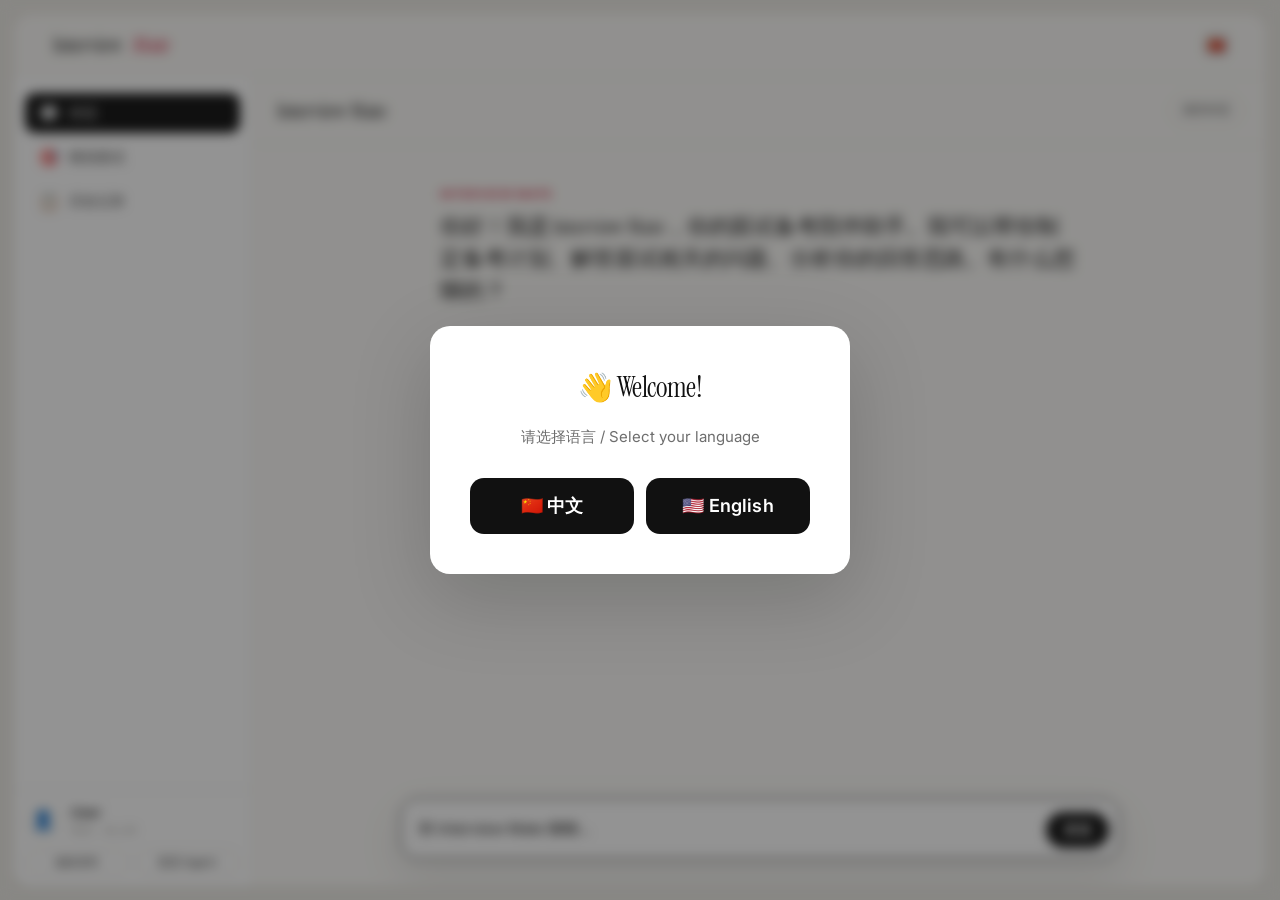
==== commit 48c390de: "Merge fork/main: resolve conflict in index.html resume upload section Keep both i18n attributes from" ====
--- a/frontend/index.html
+++ b/frontend/index.html
@@ -117,9 +117,9 @@
               <h3><span data-i18n="step.resume.title">上传个人简历</span> <span style="color:var(--ink-4);font-weight:400;text-transform:none;letter-spacing:0;font-size:12px;margin-left:6px">可选</span></h3>
               <p class="helper" data-i18n="step.resume.helper">上传你的简历，面试官将会阅读并根据你的背景和经历进行针对性提问。</p>
               <div style="display:flex;gap:8px;align-items:center;flex-wrap:wrap">
-                <label class="btn btn-outline resume-select-label" style="cursor:pointer;display:inline-flex">
-                  <span data-i18n="step.resume.select_btn">📄 选择文件</span>
-                  <input type="file" id="resumeFileInput" accept=".pdf,.txt,.md,.docx" style="display:none" />
+                <label class="btn btn-outline resume-select-label" id="resumeSelectLabel" style="cursor:pointer;display:inline-flex">
+                  <span data-i18n="step.resume.select_btn" id="resumeBtnText">📄 选择文件</span>
+                  <input type="file" id="resumeFileInput" accept=".pdf,.txt,.md,.docx" style="display:none" onchange="handleResumeFile(event)" />
                 </label>
                 <span id="resumeStatus" style="font-size:12.5px;color:var(--ink-3)" data-i18n="step.resume.not_uploaded">尚未上传</span>
               </div>
